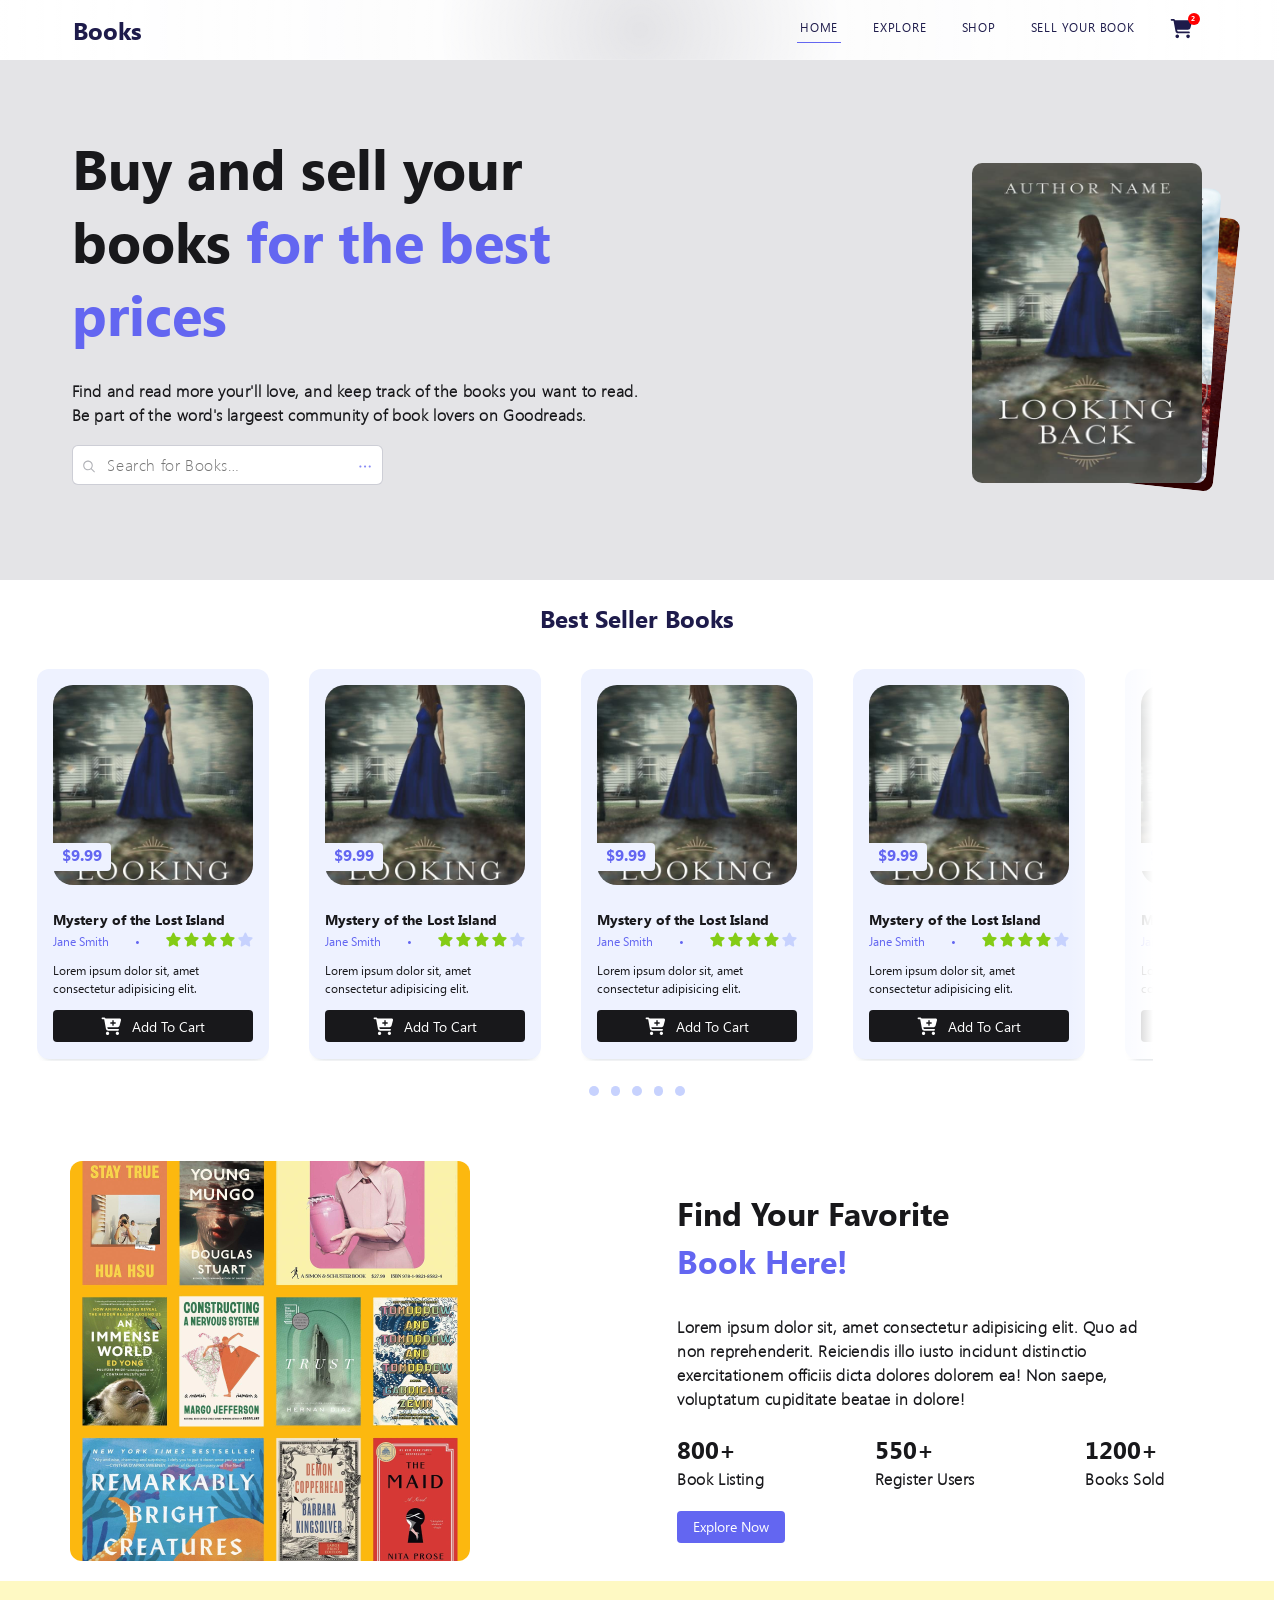
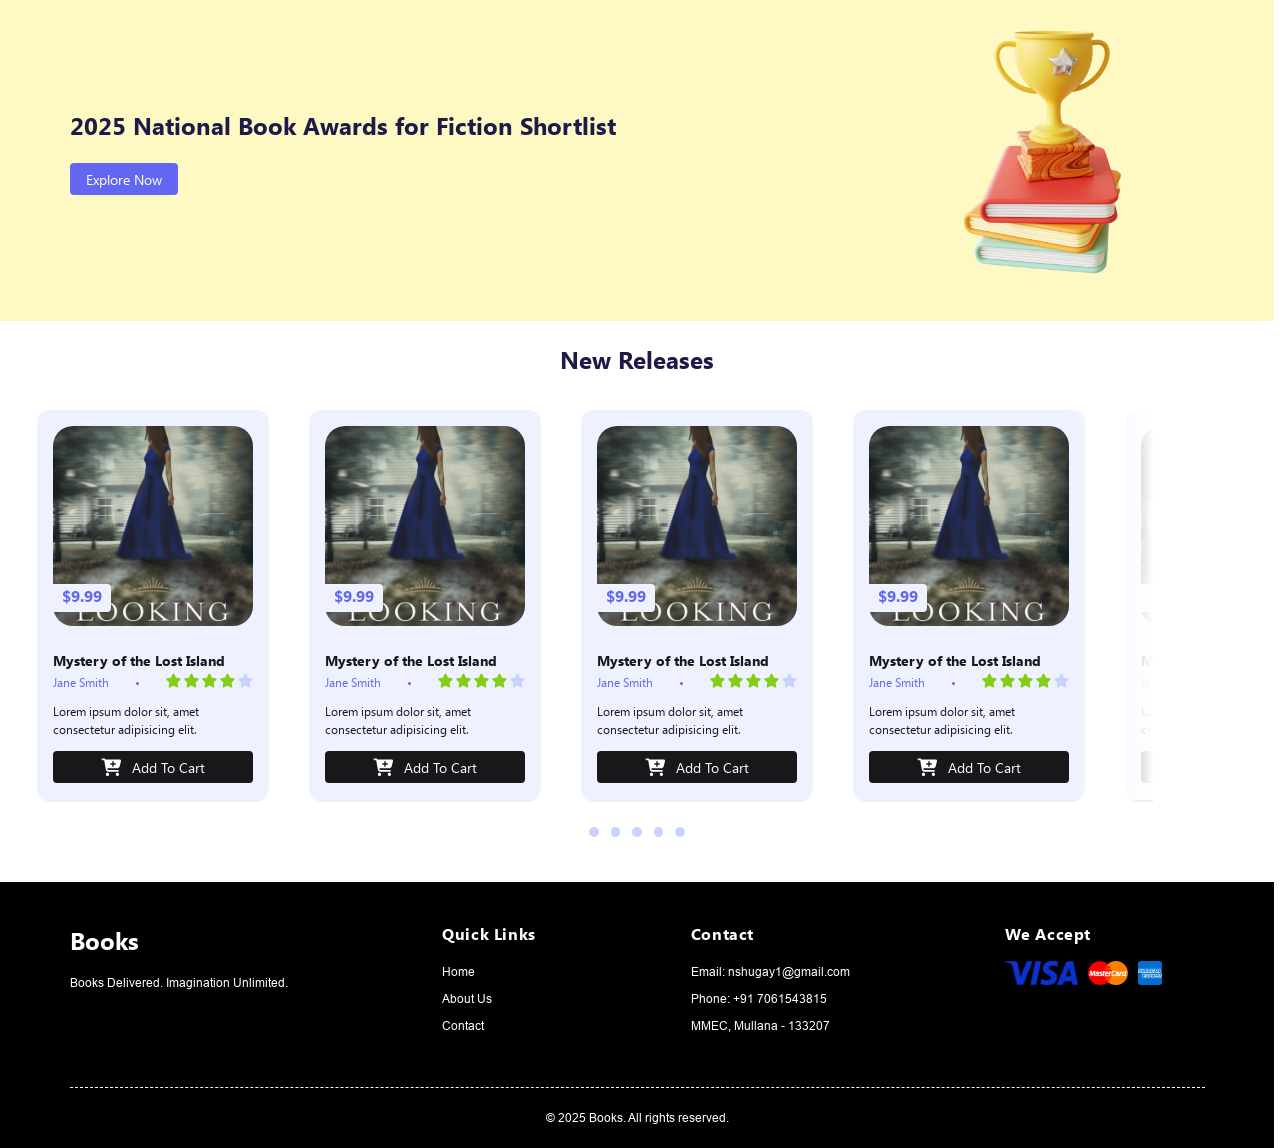
==== books-shop/index.html @ 0b5907ac "refactor: update semantics" ====
<!DOCTYPE html>
<html lang="en">
<head>
    <meta charset="UTF-8">
    <meta name="viewport" content="width=device-width, initial-scale=1.0">
    <title>Books Shop</title>
    <link rel="stylesheet" href="main.css">
    <link
    rel="icon"
    type="image/png"
    sizes="16x16"
    href="./assets/img/favicon-16x16.png">
</head>
<body>
    <header class="header main__header" id="header">
        <div class="container header__container">
            <a class="header__logo" href="#home">
                <h3 class="h3">Books</h3>
            </a>
            <nav class="nav">
                <ul class="nav__list">
                    <li class="nav__item nav__item_active">
                        <a href="#" class="nav__item-link_active">home</a>
                    </li>
                    <li class="nav__item">
                        <a href="./explore.html" class="nav__item-link">explore</a>
                    </li>
                    <li class="nav__item">
                        <a href="#shop" class="nav__item-link">shop</a>
                    </li>
                    <li class="nav__item">
                        <a href="#sell" class="nav__item-link">sell your book</a>
                    </li>
                    <li class="nav__item">
                        <a href="./cart.html" class="nav__item-link">
                            <svg class="cart" width="23" height="21" viewBox="0 0 23 21" fill="none" xmlns="http://www.w3.org/2000/svg">
                                <path d="M0.672485 1.84033C0.672485 1.34167 1.07355 0.940491 1.57207 0.940491H3.27753C4.10215 0.940491 4.83306 1.42041 5.17415 2.14028H20.5795C21.5653 2.14028 22.285 3.07761 22.0263 4.02994L20.4896 9.74018C20.171 10.9175 19.1027 11.7386 17.8845 11.7386H7.07077L7.27318 12.8071C7.35564 13.2308 7.72672 13.5383 8.15777 13.5383H18.964C19.4625 13.5383 19.8636 13.9394 19.8636 14.4381C19.8636 14.9368 19.4625 15.3379 18.964 15.3379H8.15777C6.86087 15.3379 5.74763 14.4156 5.50775 13.1446L3.57364 2.98388C3.5474 2.8414 3.42371 2.74017 3.27753 2.74017H1.57207C1.07355 2.74017 0.672485 2.33899 0.672485 1.84033ZM5.47026 18.3374C5.47026 18.1011 5.5168 17.867 5.60722 17.6487C5.69763 17.4303 5.83016 17.2319 5.99723 17.0648C6.16429 16.8977 6.36263 16.7652 6.58092 16.6747C6.7992 16.5843 7.03316 16.5377 7.26943 16.5377C7.5057 16.5377 7.73966 16.5843 7.95794 16.6747C8.17623 16.7652 8.37456 16.8977 8.54163 17.0648C8.7087 17.2319 8.84123 17.4303 8.93164 17.6487C9.02206 17.867 9.0686 18.1011 9.0686 18.3374C9.0686 18.5737 9.02206 18.8078 8.93164 19.0261C8.84123 19.2445 8.7087 19.4429 8.54163 19.61C8.37456 19.7771 8.17623 19.9096 7.95794 20.0001C7.73966 20.0905 7.5057 20.1371 7.26943 20.1371C7.03316 20.1371 6.7992 20.0905 6.58092 20.0001C6.36263 19.9096 6.16429 19.7771 5.99723 19.61C5.83016 19.4429 5.69763 19.2445 5.60722 19.0261C5.5168 18.8078 5.47026 18.5737 5.47026 18.3374ZM18.0644 16.5377C18.5416 16.5377 18.9992 16.7273 19.3366 17.0648C19.674 17.4023 19.8636 17.8601 19.8636 18.3374C19.8636 18.8147 19.674 19.2725 19.3366 19.61C18.9992 19.9475 18.5416 20.1371 18.0644 20.1371C17.5873 20.1371 17.1296 19.9475 16.7922 19.61C16.4548 19.2725 16.2653 18.8147 16.2653 18.3374C16.2653 17.8601 16.4548 17.4023 16.7922 17.0648C17.1296 16.7273 17.5873 16.5377 18.0644 16.5377Z" fill="#1E1B4B"/>
                            </svg>
                            <div class="circle"><span class="circle__num">2</span></div>
                        </a>
                    </li>
                </ul>
            </nav>
        </div>
    </header>
    <main class="main" id="main">
        <!--title-->
        <section class="home section">
            <div class="container home__container">
                <div class="home__title">
                    <h1 class="h1">Buy and sell your books <span class="accent-text">for the best prices</span></h1>
                    <h4 class="h4">
                        Find and read more your'll love, and keep track of the books you want to read.
                        <br>Be part of the word's largeest community of book lovers on Goodreads.
                    </h4>
                    <div class="home__input">
                        <form class="home__input-form" action="#" method="get">
                            <button class="search" type="submit">
                                <svg width="12" height="13" viewBox="0 0 12 13" fill="none" xmlns="http://www.w3.org/2000/svg">
                                    <path fill-rule="evenodd" clip-rule="evenodd" d="M8.7292 5.42213C8.7292 7.484 7.05773 9.15547 4.99586 9.15547C2.934 9.15547 1.26253 7.484 1.26253 5.42213C1.26253 3.36026 2.934 1.6888 4.99586 1.6888C7.05773 1.6888 8.7292 3.36026 8.7292 5.42213ZM7.99196 9.17242C7.17081 9.82938 6.12921 10.2221 4.99586 10.2221C2.3449 10.2221 0.195862 8.0731 0.195862 5.42213C0.195862 2.77117 2.3449 0.622131 4.99586 0.622131C7.64683 0.622131 9.79586 2.77117 9.79586 5.42213C9.79586 6.55548 9.40312 7.59708 8.74615 8.41823L11.773 11.445C11.9812 11.6533 11.9812 11.991 11.773 12.1993C11.5647 12.4075 11.227 12.4075 11.0187 12.1993L7.99196 9.17242Z" fill="#000714" fill-opacity="0.624"/>
                                </svg>
                            </button>
                            <input class="h4" type="text" placeholder="Search for Books…" id="search-input">
                            <button class="search__item" type="submit">
                                <svg width="12" height="3" viewBox="0 0 12 3" fill="none" xmlns="http://www.w3.org/2000/svg">
                                    <path fill-rule="evenodd" clip-rule="evenodd" d="M2.44583 1.48878C2.44583 2.06868 1.97572 2.53878 1.39583 2.53878C0.815927 2.53878 0.345825 2.06868 0.345825 1.48878C0.345825 0.908883 0.815927 0.438782 1.39583 0.438782C1.97572 0.438782 2.44583 0.908883 2.44583 1.48878ZM7.11249 1.48878C7.11249 2.06868 6.64239 2.53878 6.06249 2.53878C5.48259 2.53878 5.01249 2.06868 5.01249 1.48878C5.01249 0.908883 5.48259 0.438782 6.06249 0.438782C6.64239 0.438782 7.11249 0.908883 7.11249 1.48878ZM10.7292 2.53878C11.309 2.53878 11.7792 2.06868 11.7792 1.48878C11.7792 0.908883 11.309 0.438782 10.7292 0.438782C10.1493 0.438782 9.67916 0.908883 9.67916 1.48878C9.67916 2.06868 10.1493 2.53878 10.7292 2.53878Z" fill="#002BB7" fill-opacity="0.773"/>
                                </svg>
                            </button>
                        </form>
                    </div>
                </div>
                <div class="home__image">
                   <img class="home__image1" src="./assets/img/home1.png" alt="Book Image">
                   <img class="home__image2" src="./assets/img/home2.png" alt="Book Image">
                   <img class="home__image3" src="./assets/img/home3.png" alt="Book Image">
                </div>
            </div>
        </section>
        <!--slider-->
        <section class="main__carousel carousel section">
            <div class="container carousel__container">
                <div class="carousel__title">
                    <h3 class="h3">Best Seller Books</h3>
                </div>
                <div class="carousel__wrapper">
                    <ul class="carousel__cards">
                        <!--cards-->
                        <li class="card" id="card1">
                            <img class="card__background" src="./assets/img/home1.png" alt="Card Book Image">
                            <span class="price">$9.99</span>
                            <div class="card__content">
                                <p class="card__name">Mystery of the Lost Island</p>
                                <div class="card__book-info">
                                    <p class="card__book-author-name">Jane Smith</p>
                                    <span>&nbsp;•&nbsp;</span>
                                    <div class="card__stars">
                                        <svg class="star star_filled" width="15" height="15" viewBox="0 0 15 15" fill="" xmlns="http://www.w3.org/2000/svg">
                                            <path d="M8.2178 1.08093C8.07288 0.780151 7.76663 0.588745 7.4303 0.588745C7.09397 0.588745 6.79045 0.780151 6.6428 1.08093L4.88459 4.69851L0.958032 5.2782C0.629907 5.32742 0.356469 5.5571 0.255297 5.87156C0.154125 6.18601 0.236156 6.53328 0.471313 6.7657L3.32053 9.58484L2.64788 13.5688C2.59319 13.8969 2.72991 14.2305 3.00061 14.4247C3.27131 14.6188 3.62952 14.6434 3.92483 14.4876L7.43303 12.6145L10.9412 14.4876C11.2365 14.6434 11.5947 14.6216 11.8655 14.4247C12.1362 14.2278 12.2729 13.8969 12.2182 13.5688L11.5428 9.58484L14.392 6.7657C14.6272 6.53328 14.7119 6.18601 14.608 5.87156C14.5041 5.5571 14.2334 5.32742 13.9053 5.2782L9.976 4.69851L8.2178 1.08093Z" fill="#84CC16"/>
                                        </svg>
                                        <svg class="star star_filled" width="15" height="15" viewBox="0 0 15 15" fill="" xmlns="http://www.w3.org/2000/svg">
                                            <path d="M8.2178 1.08093C8.07288 0.780151 7.76663 0.588745 7.4303 0.588745C7.09397 0.588745 6.79045 0.780151 6.6428 1.08093L4.88459 4.69851L0.958032 5.2782C0.629907 5.32742 0.356469 5.5571 0.255297 5.87156C0.154125 6.18601 0.236156 6.53328 0.471313 6.7657L3.32053 9.58484L2.64788 13.5688C2.59319 13.8969 2.72991 14.2305 3.00061 14.4247C3.27131 14.6188 3.62952 14.6434 3.92483 14.4876L7.43303 12.6145L10.9412 14.4876C11.2365 14.6434 11.5947 14.6216 11.8655 14.4247C12.1362 14.2278 12.2729 13.8969 12.2182 13.5688L11.5428 9.58484L14.392 6.7657C14.6272 6.53328 14.7119 6.18601 14.608 5.87156C14.5041 5.5571 14.2334 5.32742 13.9053 5.2782L9.976 4.69851L8.2178 1.08093Z" fill="#84CC16"/>
                                        </svg>
                                        <svg class="star star_filled" width="15" height="15" viewBox="0 0 15 15" fill="" xmlns="http://www.w3.org/2000/svg">
                                            <path d="M8.2178 1.08093C8.07288 0.780151 7.76663 0.588745 7.4303 0.588745C7.09397 0.588745 6.79045 0.780151 6.6428 1.08093L4.88459 4.69851L0.958032 5.2782C0.629907 5.32742 0.356469 5.5571 0.255297 5.87156C0.154125 6.18601 0.236156 6.53328 0.471313 6.7657L3.32053 9.58484L2.64788 13.5688C2.59319 13.8969 2.72991 14.2305 3.00061 14.4247C3.27131 14.6188 3.62952 14.6434 3.92483 14.4876L7.43303 12.6145L10.9412 14.4876C11.2365 14.6434 11.5947 14.6216 11.8655 14.4247C12.1362 14.2278 12.2729 13.8969 12.2182 13.5688L11.5428 9.58484L14.392 6.7657C14.6272 6.53328 14.7119 6.18601 14.608 5.87156C14.5041 5.5571 14.2334 5.32742 13.9053 5.2782L9.976 4.69851L8.2178 1.08093Z" fill="#84CC16"/>
                                        </svg>
                                        <svg class="star star_filled" width="15" height="15" viewBox="0 0 15 15" fill="" xmlns="http://www.w3.org/2000/svg">
                                            <path d="M8.2178 1.08093C8.07288 0.780151 7.76663 0.588745 7.4303 0.588745C7.09397 0.588745 6.79045 0.780151 6.6428 1.08093L4.88459 4.69851L0.958032 5.2782C0.629907 5.32742 0.356469 5.5571 0.255297 5.87156C0.154125 6.18601 0.236156 6.53328 0.471313 6.7657L3.32053 9.58484L2.64788 13.5688C2.59319 13.8969 2.72991 14.2305 3.00061 14.4247C3.27131 14.6188 3.62952 14.6434 3.92483 14.4876L7.43303 12.6145L10.9412 14.4876C11.2365 14.6434 11.5947 14.6216 11.8655 14.4247C12.1362 14.2278 12.2729 13.8969 12.2182 13.5688L11.5428 9.58484L14.392 6.7657C14.6272 6.53328 14.7119 6.18601 14.608 5.87156C14.5041 5.5571 14.2334 5.32742 13.9053 5.2782L9.976 4.69851L8.2178 1.08093Z" fill="#84CC16"/>
                                        </svg>
                                        <svg class="star star_unfilled" width="15" height="15" viewBox="0 0 15 15" fill="" xmlns="http://www.w3.org/2000/svg">
                                            <path d="M8.2178 1.08093C8.07288 0.780151 7.76663 0.588745 7.4303 0.588745C7.09397 0.588745 6.79045 0.780151 6.6428 1.08093L4.88459 4.69851L0.958032 5.2782C0.629907 5.32742 0.356469 5.5571 0.255297 5.87156C0.154125 6.18601 0.236156 6.53328 0.471313 6.7657L3.32053 9.58484L2.64788 13.5688C2.59319 13.8969 2.72991 14.2305 3.00061 14.4247C3.27131 14.6188 3.62952 14.6434 3.92483 14.4876L7.43303 12.6145L10.9412 14.4876C11.2365 14.6434 11.5947 14.6216 11.8655 14.4247C12.1362 14.2278 12.2729 13.8969 12.2182 13.5688L11.5428 9.58484L14.392 6.7657C14.6272 6.53328 14.7119 6.18601 14.608 5.87156C14.5041 5.5571 14.2334 5.32742 13.9053 5.2782L9.976 4.69851L8.2178 1.08093Z" fill="#84CC16"/>
                                        </svg>
                                    </div>  
                                </div>
                                <p class="card__article">Lorem ipsum dolor sit, amet consectetur adipisicing elit.</p>
                            </div>
                            <button class="card__button button">
                                <svg width="21" height="18" viewBox="0 0 21 18" fill="none" xmlns="http://www.w3.org/2000/svg">
                                    <path d="M0.522522 1.3291C0.522522 0.874512 0.888291 0.508789 1.34294 0.508789H2.89831C3.65036 0.508789 4.31695 0.946289 4.62802 1.60254H18.6777C19.5767 1.60254 20.233 2.45703 19.9972 3.3252L18.5956 8.53076C18.3051 9.604 17.3308 10.3525 16.2198 10.3525H6.35774L6.54233 11.3267C6.61753 11.7129 6.95596 11.9932 7.34907 11.9932H17.2043C17.659 11.9932 18.0247 12.3589 18.0247 12.8135C18.0247 13.2681 17.659 13.6338 17.2043 13.6338H7.34907C6.16631 13.6338 5.15104 12.793 4.93226 11.6343L3.16837 2.37158C3.14444 2.2417 3.03163 2.14941 2.89831 2.14941H1.34294C0.888291 2.14941 0.522522 1.78369 0.522522 1.3291ZM4.89808 16.3682C4.89808 16.1527 4.94052 15.9394 5.02298 15.7403C5.10544 15.5413 5.2263 15.3604 5.37867 15.2081C5.53103 15.0557 5.71192 14.9349 5.91099 14.8524C6.11007 14.77 6.32343 14.7275 6.53891 14.7275C6.75439 14.7275 6.96776 14.77 7.16683 14.8524C7.36591 14.9349 7.54679 15.0557 7.69916 15.2081C7.85152 15.3604 7.97238 15.5413 8.05484 15.7403C8.1373 15.9394 8.17974 16.1527 8.17974 16.3682C8.17974 16.5836 8.1373 16.797 8.05484 16.996C7.97238 17.1951 7.85152 17.3759 7.69916 17.5283C7.54679 17.6806 7.36591 17.8015 7.16683 17.8839C6.96776 17.9664 6.75439 18.0088 6.53891 18.0088C6.32343 18.0088 6.11007 17.9664 5.91099 17.8839C5.71192 17.8015 5.53103 17.6806 5.37867 17.5283C5.2263 17.3759 5.10544 17.1951 5.02298 16.996C4.94052 16.797 4.89808 16.5836 4.89808 16.3682ZM16.3839 14.7275C16.8191 14.7275 17.2364 14.9004 17.5442 15.2081C17.8519 15.5157 18.0247 15.933 18.0247 16.3682C18.0247 16.8033 17.8519 17.2206 17.5442 17.5283C17.2364 17.8359 16.8191 18.0088 16.3839 18.0088C15.9487 18.0088 15.5314 17.8359 15.2237 17.5283C14.9159 17.2206 14.7431 16.8033 14.7431 16.3682C14.7431 15.933 14.9159 15.5157 15.2237 15.2081C15.5314 14.9004 15.9487 14.7275 16.3839 14.7275ZM9.1369 5.97754C9.1369 6.35352 9.44455 6.66113 9.82058 6.66113H11.3247V8.16504C11.3247 8.54102 11.6323 8.84863 12.0084 8.84863C12.3844 8.84863 12.692 8.54102 12.692 8.16504V6.66113H14.1961C14.5722 6.66113 14.8798 6.35352 14.8798 5.97754C14.8798 5.60156 14.5722 5.29395 14.1961 5.29395H12.692V3.79004C12.692 3.41406 12.3844 3.10645 12.0084 3.10645C11.6323 3.10645 11.3247 3.41406 11.3247 3.79004V5.29395H9.82058C9.44455 5.29395 9.1369 5.60156 9.1369 5.97754Z" fill="white"/>
                                </svg>
                                Add To Cart
                            </button>                        
                        </li>
                        <li class="card" id="card2">
                            <img class="card__background" src="./assets/img/home1.png" alt="Card Book Image">
                            <span class="price">$9.99</span>
                            <div class="card__content">
                                <p class="card__name">Mystery of the Lost Island</p>
                                <div class="card__book-info">
                                    <p class="card__book-author-name">Jane Smith</p>
                                    <span>&nbsp;•&nbsp;</span>
                                    <div class="card__stars">
                                        <svg class="star star_filled" width="15" height="15" viewBox="0 0 15 15" fill="" xmlns="http://www.w3.org/2000/svg">
                                            <path d="M8.2178 1.08093C8.07288 0.780151 7.76663 0.588745 7.4303 0.588745C7.09397 0.588745 6.79045 0.780151 6.6428 1.08093L4.88459 4.69851L0.958032 5.2782C0.629907 5.32742 0.356469 5.5571 0.255297 5.87156C0.154125 6.18601 0.236156 6.53328 0.471313 6.7657L3.32053 9.58484L2.64788 13.5688C2.59319 13.8969 2.72991 14.2305 3.00061 14.4247C3.27131 14.6188 3.62952 14.6434 3.92483 14.4876L7.43303 12.6145L10.9412 14.4876C11.2365 14.6434 11.5947 14.6216 11.8655 14.4247C12.1362 14.2278 12.2729 13.8969 12.2182 13.5688L11.5428 9.58484L14.392 6.7657C14.6272 6.53328 14.7119 6.18601 14.608 5.87156C14.5041 5.5571 14.2334 5.32742 13.9053 5.2782L9.976 4.69851L8.2178 1.08093Z" fill="#84CC16"/>
                                        </svg>
                                        <svg class="star star_filled" width="15" height="15" viewBox="0 0 15 15" fill="" xmlns="http://www.w3.org/2000/svg">
                                            <path d="M8.2178 1.08093C8.07288 0.780151 7.76663 0.588745 7.4303 0.588745C7.09397 0.588745 6.79045 0.780151 6.6428 1.08093L4.88459 4.69851L0.958032 5.2782C0.629907 5.32742 0.356469 5.5571 0.255297 5.87156C0.154125 6.18601 0.236156 6.53328 0.471313 6.7657L3.32053 9.58484L2.64788 13.5688C2.59319 13.8969 2.72991 14.2305 3.00061 14.4247C3.27131 14.6188 3.62952 14.6434 3.92483 14.4876L7.43303 12.6145L10.9412 14.4876C11.2365 14.6434 11.5947 14.6216 11.8655 14.4247C12.1362 14.2278 12.2729 13.8969 12.2182 13.5688L11.5428 9.58484L14.392 6.7657C14.6272 6.53328 14.7119 6.18601 14.608 5.87156C14.5041 5.5571 14.2334 5.32742 13.9053 5.2782L9.976 4.69851L8.2178 1.08093Z" fill="#84CC16"/>
                                        </svg>
                                        <svg class="star star_filled" width="15" height="15" viewBox="0 0 15 15" fill="" xmlns="http://www.w3.org/2000/svg">
                                            <path d="M8.2178 1.08093C8.07288 0.780151 7.76663 0.588745 7.4303 0.588745C7.09397 0.588745 6.79045 0.780151 6.6428 1.08093L4.88459 4.69851L0.958032 5.2782C0.629907 5.32742 0.356469 5.5571 0.255297 5.87156C0.154125 6.18601 0.236156 6.53328 0.471313 6.7657L3.32053 9.58484L2.64788 13.5688C2.59319 13.8969 2.72991 14.2305 3.00061 14.4247C3.27131 14.6188 3.62952 14.6434 3.92483 14.4876L7.43303 12.6145L10.9412 14.4876C11.2365 14.6434 11.5947 14.6216 11.8655 14.4247C12.1362 14.2278 12.2729 13.8969 12.2182 13.5688L11.5428 9.58484L14.392 6.7657C14.6272 6.53328 14.7119 6.18601 14.608 5.87156C14.5041 5.5571 14.2334 5.32742 13.9053 5.2782L9.976 4.69851L8.2178 1.08093Z" fill="#84CC16"/>
                                        </svg>
                                        <svg class="star star_filled" width="15" height="15" viewBox="0 0 15 15" fill="" xmlns="http://www.w3.org/2000/svg">
                                            <path d="M8.2178 1.08093C8.07288 0.780151 7.76663 0.588745 7.4303 0.588745C7.09397 0.588745 6.79045 0.780151 6.6428 1.08093L4.88459 4.69851L0.958032 5.2782C0.629907 5.32742 0.356469 5.5571 0.255297 5.87156C0.154125 6.18601 0.236156 6.53328 0.471313 6.7657L3.32053 9.58484L2.64788 13.5688C2.59319 13.8969 2.72991 14.2305 3.00061 14.4247C3.27131 14.6188 3.62952 14.6434 3.92483 14.4876L7.43303 12.6145L10.9412 14.4876C11.2365 14.6434 11.5947 14.6216 11.8655 14.4247C12.1362 14.2278 12.2729 13.8969 12.2182 13.5688L11.5428 9.58484L14.392 6.7657C14.6272 6.53328 14.7119 6.18601 14.608 5.87156C14.5041 5.5571 14.2334 5.32742 13.9053 5.2782L9.976 4.69851L8.2178 1.08093Z" fill="#84CC16"/>
                                        </svg>
                                        <svg class="star star_unfilled" width="15" height="15" viewBox="0 0 15 15" fill="" xmlns="http://www.w3.org/2000/svg">
                                            <path d="M8.2178 1.08093C8.07288 0.780151 7.76663 0.588745 7.4303 0.588745C7.09397 0.588745 6.79045 0.780151 6.6428 1.08093L4.88459 4.69851L0.958032 5.2782C0.629907 5.32742 0.356469 5.5571 0.255297 5.87156C0.154125 6.18601 0.236156 6.53328 0.471313 6.7657L3.32053 9.58484L2.64788 13.5688C2.59319 13.8969 2.72991 14.2305 3.00061 14.4247C3.27131 14.6188 3.62952 14.6434 3.92483 14.4876L7.43303 12.6145L10.9412 14.4876C11.2365 14.6434 11.5947 14.6216 11.8655 14.4247C12.1362 14.2278 12.2729 13.8969 12.2182 13.5688L11.5428 9.58484L14.392 6.7657C14.6272 6.53328 14.7119 6.18601 14.608 5.87156C14.5041 5.5571 14.2334 5.32742 13.9053 5.2782L9.976 4.69851L8.2178 1.08093Z" fill="#84CC16"/>
                                        </svg>
                                    </div>  
                                </div>
                                <p class="card__article">Lorem ipsum dolor sit, amet consectetur adipisicing elit.</p>
                            </div>
                            <button class="card__button button">
                                <svg width="21" height="18" viewBox="0 0 21 18" fill="none" xmlns="http://www.w3.org/2000/svg">
                                    <path d="M0.522522 1.3291C0.522522 0.874512 0.888291 0.508789 1.34294 0.508789H2.89831C3.65036 0.508789 4.31695 0.946289 4.62802 1.60254H18.6777C19.5767 1.60254 20.233 2.45703 19.9972 3.3252L18.5956 8.53076C18.3051 9.604 17.3308 10.3525 16.2198 10.3525H6.35774L6.54233 11.3267C6.61753 11.7129 6.95596 11.9932 7.34907 11.9932H17.2043C17.659 11.9932 18.0247 12.3589 18.0247 12.8135C18.0247 13.2681 17.659 13.6338 17.2043 13.6338H7.34907C6.16631 13.6338 5.15104 12.793 4.93226 11.6343L3.16837 2.37158C3.14444 2.2417 3.03163 2.14941 2.89831 2.14941H1.34294C0.888291 2.14941 0.522522 1.78369 0.522522 1.3291ZM4.89808 16.3682C4.89808 16.1527 4.94052 15.9394 5.02298 15.7403C5.10544 15.5413 5.2263 15.3604 5.37867 15.2081C5.53103 15.0557 5.71192 14.9349 5.91099 14.8524C6.11007 14.77 6.32343 14.7275 6.53891 14.7275C6.75439 14.7275 6.96776 14.77 7.16683 14.8524C7.36591 14.9349 7.54679 15.0557 7.69916 15.2081C7.85152 15.3604 7.97238 15.5413 8.05484 15.7403C8.1373 15.9394 8.17974 16.1527 8.17974 16.3682C8.17974 16.5836 8.1373 16.797 8.05484 16.996C7.97238 17.1951 7.85152 17.3759 7.69916 17.5283C7.54679 17.6806 7.36591 17.8015 7.16683 17.8839C6.96776 17.9664 6.75439 18.0088 6.53891 18.0088C6.32343 18.0088 6.11007 17.9664 5.91099 17.8839C5.71192 17.8015 5.53103 17.6806 5.37867 17.5283C5.2263 17.3759 5.10544 17.1951 5.02298 16.996C4.94052 16.797 4.89808 16.5836 4.89808 16.3682ZM16.3839 14.7275C16.8191 14.7275 17.2364 14.9004 17.5442 15.2081C17.8519 15.5157 18.0247 15.933 18.0247 16.3682C18.0247 16.8033 17.8519 17.2206 17.5442 17.5283C17.2364 17.8359 16.8191 18.0088 16.3839 18.0088C15.9487 18.0088 15.5314 17.8359 15.2237 17.5283C14.9159 17.2206 14.7431 16.8033 14.7431 16.3682C14.7431 15.933 14.9159 15.5157 15.2237 15.2081C15.5314 14.9004 15.9487 14.7275 16.3839 14.7275ZM9.1369 5.97754C9.1369 6.35352 9.44455 6.66113 9.82058 6.66113H11.3247V8.16504C11.3247 8.54102 11.6323 8.84863 12.0084 8.84863C12.3844 8.84863 12.692 8.54102 12.692 8.16504V6.66113H14.1961C14.5722 6.66113 14.8798 6.35352 14.8798 5.97754C14.8798 5.60156 14.5722 5.29395 14.1961 5.29395H12.692V3.79004C12.692 3.41406 12.3844 3.10645 12.0084 3.10645C11.6323 3.10645 11.3247 3.41406 11.3247 3.79004V5.29395H9.82058C9.44455 5.29395 9.1369 5.60156 9.1369 5.97754Z" fill="white"/>
                                </svg>
                                Add To Cart
                            </button>                        
                        </li>
                        <li class="card" id="card3">
                            <img class="card__background" src="./assets/img/home1.png" alt="Card Book Image">
                            <span class="price">$9.99</span>
                            <div class="card__content">
                                <p class="card__name">Mystery of the Lost Island</p>
                                <div class="card__book-info">
                                    <p class="card__book-author-name">Jane Smith</p>
                                    <span>&nbsp;•&nbsp;</span>
                                    <div class="card__stars">
                                        <svg class="star star_filled" width="15" height="15" viewBox="0 0 15 15" fill="" xmlns="http://www.w3.org/2000/svg">
                                            <path d="M8.2178 1.08093C8.07288 0.780151 7.76663 0.588745 7.4303 0.588745C7.09397 0.588745 6.79045 0.780151 6.6428 1.08093L4.88459 4.69851L0.958032 5.2782C0.629907 5.32742 0.356469 5.5571 0.255297 5.87156C0.154125 6.18601 0.236156 6.53328 0.471313 6.7657L3.32053 9.58484L2.64788 13.5688C2.59319 13.8969 2.72991 14.2305 3.00061 14.4247C3.27131 14.6188 3.62952 14.6434 3.92483 14.4876L7.43303 12.6145L10.9412 14.4876C11.2365 14.6434 11.5947 14.6216 11.8655 14.4247C12.1362 14.2278 12.2729 13.8969 12.2182 13.5688L11.5428 9.58484L14.392 6.7657C14.6272 6.53328 14.7119 6.18601 14.608 5.87156C14.5041 5.5571 14.2334 5.32742 13.9053 5.2782L9.976 4.69851L8.2178 1.08093Z" fill="#84CC16"/>
                                        </svg>
                                        <svg class="star star_filled" width="15" height="15" viewBox="0 0 15 15" fill="" xmlns="http://www.w3.org/2000/svg">
                                            <path d="M8.2178 1.08093C8.07288 0.780151 7.76663 0.588745 7.4303 0.588745C7.09397 0.588745 6.79045 0.780151 6.6428 1.08093L4.88459 4.69851L0.958032 5.2782C0.629907 5.32742 0.356469 5.5571 0.255297 5.87156C0.154125 6.18601 0.236156 6.53328 0.471313 6.7657L3.32053 9.58484L2.64788 13.5688C2.59319 13.8969 2.72991 14.2305 3.00061 14.4247C3.27131 14.6188 3.62952 14.6434 3.92483 14.4876L7.43303 12.6145L10.9412 14.4876C11.2365 14.6434 11.5947 14.6216 11.8655 14.4247C12.1362 14.2278 12.2729 13.8969 12.2182 13.5688L11.5428 9.58484L14.392 6.7657C14.6272 6.53328 14.7119 6.18601 14.608 5.87156C14.5041 5.5571 14.2334 5.32742 13.9053 5.2782L9.976 4.69851L8.2178 1.08093Z" fill="#84CC16"/>
                                        </svg>
                                        <svg class="star star_filled" width="15" height="15" viewBox="0 0 15 15" fill="" xmlns="http://www.w3.org/2000/svg">
                                            <path d="M8.2178 1.08093C8.07288 0.780151 7.76663 0.588745 7.4303 0.588745C7.09397 0.588745 6.79045 0.780151 6.6428 1.08093L4.88459 4.69851L0.958032 5.2782C0.629907 5.32742 0.356469 5.5571 0.255297 5.87156C0.154125 6.18601 0.236156 6.53328 0.471313 6.7657L3.32053 9.58484L2.64788 13.5688C2.59319 13.8969 2.72991 14.2305 3.00061 14.4247C3.27131 14.6188 3.62952 14.6434 3.92483 14.4876L7.43303 12.6145L10.9412 14.4876C11.2365 14.6434 11.5947 14.6216 11.8655 14.4247C12.1362 14.2278 12.2729 13.8969 12.2182 13.5688L11.5428 9.58484L14.392 6.7657C14.6272 6.53328 14.7119 6.18601 14.608 5.87156C14.5041 5.5571 14.2334 5.32742 13.9053 5.2782L9.976 4.69851L8.2178 1.08093Z" fill="#84CC16"/>
                                        </svg>
                                        <svg class="star star_filled" width="15" height="15" viewBox="0 0 15 15" fill="" xmlns="http://www.w3.org/2000/svg">
                                            <path d="M8.2178 1.08093C8.07288 0.780151 7.76663 0.588745 7.4303 0.588745C7.09397 0.588745 6.79045 0.780151 6.6428 1.08093L4.88459 4.69851L0.958032 5.2782C0.629907 5.32742 0.356469 5.5571 0.255297 5.87156C0.154125 6.18601 0.236156 6.53328 0.471313 6.7657L3.32053 9.58484L2.64788 13.5688C2.59319 13.8969 2.72991 14.2305 3.00061 14.4247C3.27131 14.6188 3.62952 14.6434 3.92483 14.4876L7.43303 12.6145L10.9412 14.4876C11.2365 14.6434 11.5947 14.6216 11.8655 14.4247C12.1362 14.2278 12.2729 13.8969 12.2182 13.5688L11.5428 9.58484L14.392 6.7657C14.6272 6.53328 14.7119 6.18601 14.608 5.87156C14.5041 5.5571 14.2334 5.32742 13.9053 5.2782L9.976 4.69851L8.2178 1.08093Z" fill="#84CC16"/>
                                        </svg>
                                        <svg class="star star_unfilled" width="15" height="15" viewBox="0 0 15 15" fill="" xmlns="http://www.w3.org/2000/svg">
                                            <path d="M8.2178 1.08093C8.07288 0.780151 7.76663 0.588745 7.4303 0.588745C7.09397 0.588745 6.79045 0.780151 6.6428 1.08093L4.88459 4.69851L0.958032 5.2782C0.629907 5.32742 0.356469 5.5571 0.255297 5.87156C0.154125 6.18601 0.236156 6.53328 0.471313 6.7657L3.32053 9.58484L2.64788 13.5688C2.59319 13.8969 2.72991 14.2305 3.00061 14.4247C3.27131 14.6188 3.62952 14.6434 3.92483 14.4876L7.43303 12.6145L10.9412 14.4876C11.2365 14.6434 11.5947 14.6216 11.8655 14.4247C12.1362 14.2278 12.2729 13.8969 12.2182 13.5688L11.5428 9.58484L14.392 6.7657C14.6272 6.53328 14.7119 6.18601 14.608 5.87156C14.5041 5.5571 14.2334 5.32742 13.9053 5.2782L9.976 4.69851L8.2178 1.08093Z" fill="#84CC16"/>
                                        </svg>
                                    </div>  
                                </div>
                                <p class="card__article">Lorem ipsum dolor sit, amet consectetur adipisicing elit.</p>
                            </div>
                            <button class="card__button button">
                                <svg width="21" height="18" viewBox="0 0 21 18" fill="none" xmlns="http://www.w3.org/2000/svg">
                                    <path d="M0.522522 1.3291C0.522522 0.874512 0.888291 0.508789 1.34294 0.508789H2.89831C3.65036 0.508789 4.31695 0.946289 4.62802 1.60254H18.6777C19.5767 1.60254 20.233 2.45703 19.9972 3.3252L18.5956 8.53076C18.3051 9.604 17.3308 10.3525 16.2198 10.3525H6.35774L6.54233 11.3267C6.61753 11.7129 6.95596 11.9932 7.34907 11.9932H17.2043C17.659 11.9932 18.0247 12.3589 18.0247 12.8135C18.0247 13.2681 17.659 13.6338 17.2043 13.6338H7.34907C6.16631 13.6338 5.15104 12.793 4.93226 11.6343L3.16837 2.37158C3.14444 2.2417 3.03163 2.14941 2.89831 2.14941H1.34294C0.888291 2.14941 0.522522 1.78369 0.522522 1.3291ZM4.89808 16.3682C4.89808 16.1527 4.94052 15.9394 5.02298 15.7403C5.10544 15.5413 5.2263 15.3604 5.37867 15.2081C5.53103 15.0557 5.71192 14.9349 5.91099 14.8524C6.11007 14.77 6.32343 14.7275 6.53891 14.7275C6.75439 14.7275 6.96776 14.77 7.16683 14.8524C7.36591 14.9349 7.54679 15.0557 7.69916 15.2081C7.85152 15.3604 7.97238 15.5413 8.05484 15.7403C8.1373 15.9394 8.17974 16.1527 8.17974 16.3682C8.17974 16.5836 8.1373 16.797 8.05484 16.996C7.97238 17.1951 7.85152 17.3759 7.69916 17.5283C7.54679 17.6806 7.36591 17.8015 7.16683 17.8839C6.96776 17.9664 6.75439 18.0088 6.53891 18.0088C6.32343 18.0088 6.11007 17.9664 5.91099 17.8839C5.71192 17.8015 5.53103 17.6806 5.37867 17.5283C5.2263 17.3759 5.10544 17.1951 5.02298 16.996C4.94052 16.797 4.89808 16.5836 4.89808 16.3682ZM16.3839 14.7275C16.8191 14.7275 17.2364 14.9004 17.5442 15.2081C17.8519 15.5157 18.0247 15.933 18.0247 16.3682C18.0247 16.8033 17.8519 17.2206 17.5442 17.5283C17.2364 17.8359 16.8191 18.0088 16.3839 18.0088C15.9487 18.0088 15.5314 17.8359 15.2237 17.5283C14.9159 17.2206 14.7431 16.8033 14.7431 16.3682C14.7431 15.933 14.9159 15.5157 15.2237 15.2081C15.5314 14.9004 15.9487 14.7275 16.3839 14.7275ZM9.1369 5.97754C9.1369 6.35352 9.44455 6.66113 9.82058 6.66113H11.3247V8.16504C11.3247 8.54102 11.6323 8.84863 12.0084 8.84863C12.3844 8.84863 12.692 8.54102 12.692 8.16504V6.66113H14.1961C14.5722 6.66113 14.8798 6.35352 14.8798 5.97754C14.8798 5.60156 14.5722 5.29395 14.1961 5.29395H12.692V3.79004C12.692 3.41406 12.3844 3.10645 12.0084 3.10645C11.6323 3.10645 11.3247 3.41406 11.3247 3.79004V5.29395H9.82058C9.44455 5.29395 9.1369 5.60156 9.1369 5.97754Z" fill="white"/>
                                </svg>
                                Add To Cart
                            </button>                        
                        </li>
                        <li class="card" id="card4">
                            <img class="card__background" src="./assets/img/home1.png" alt="Card Book Image">
                            <span class="price">$9.99</span>
                            <div class="card__content">
                                <p class="card__name">Mystery of the Lost Island</p>
                                <div class="card__book-info">
                                    <p class="card__book-author-name">Jane Smith</p>
                                    <span>&nbsp;•&nbsp;</span>
                                    <div class="card__stars">
                                        <svg class="star star_filled" width="15" height="15" viewBox="0 0 15 15" fill="" xmlns="http://www.w3.org/2000/svg">
                                            <path d="M8.2178 1.08093C8.07288 0.780151 7.76663 0.588745 7.4303 0.588745C7.09397 0.588745 6.79045 0.780151 6.6428 1.08093L4.88459 4.69851L0.958032 5.2782C0.629907 5.32742 0.356469 5.5571 0.255297 5.87156C0.154125 6.18601 0.236156 6.53328 0.471313 6.7657L3.32053 9.58484L2.64788 13.5688C2.59319 13.8969 2.72991 14.2305 3.00061 14.4247C3.27131 14.6188 3.62952 14.6434 3.92483 14.4876L7.43303 12.6145L10.9412 14.4876C11.2365 14.6434 11.5947 14.6216 11.8655 14.4247C12.1362 14.2278 12.2729 13.8969 12.2182 13.5688L11.5428 9.58484L14.392 6.7657C14.6272 6.53328 14.7119 6.18601 14.608 5.87156C14.5041 5.5571 14.2334 5.32742 13.9053 5.2782L9.976 4.69851L8.2178 1.08093Z" fill="#84CC16"/>
                                        </svg>
                                        <svg class="star star_filled" width="15" height="15" viewBox="0 0 15 15" fill="" xmlns="http://www.w3.org/2000/svg">
                                            <path d="M8.2178 1.08093C8.07288 0.780151 7.76663 0.588745 7.4303 0.588745C7.09397 0.588745 6.79045 0.780151 6.6428 1.08093L4.88459 4.69851L0.958032 5.2782C0.629907 5.32742 0.356469 5.5571 0.255297 5.87156C0.154125 6.18601 0.236156 6.53328 0.471313 6.7657L3.32053 9.58484L2.64788 13.5688C2.59319 13.8969 2.72991 14.2305 3.00061 14.4247C3.27131 14.6188 3.62952 14.6434 3.92483 14.4876L7.43303 12.6145L10.9412 14.4876C11.2365 14.6434 11.5947 14.6216 11.8655 14.4247C12.1362 14.2278 12.2729 13.8969 12.2182 13.5688L11.5428 9.58484L14.392 6.7657C14.6272 6.53328 14.7119 6.18601 14.608 5.87156C14.5041 5.5571 14.2334 5.32742 13.9053 5.2782L9.976 4.69851L8.2178 1.08093Z" fill="#84CC16"/>
                                        </svg>
                                        <svg class="star star_filled" width="15" height="15" viewBox="0 0 15 15" fill="" xmlns="http://www.w3.org/2000/svg">
                                            <path d="M8.2178 1.08093C8.07288 0.780151 7.76663 0.588745 7.4303 0.588745C7.09397 0.588745 6.79045 0.780151 6.6428 1.08093L4.88459 4.69851L0.958032 5.2782C0.629907 5.32742 0.356469 5.5571 0.255297 5.87156C0.154125 6.18601 0.236156 6.53328 0.471313 6.7657L3.32053 9.58484L2.64788 13.5688C2.59319 13.8969 2.72991 14.2305 3.00061 14.4247C3.27131 14.6188 3.62952 14.6434 3.92483 14.4876L7.43303 12.6145L10.9412 14.4876C11.2365 14.6434 11.5947 14.6216 11.8655 14.4247C12.1362 14.2278 12.2729 13.8969 12.2182 13.5688L11.5428 9.58484L14.392 6.7657C14.6272 6.53328 14.7119 6.18601 14.608 5.87156C14.5041 5.5571 14.2334 5.32742 13.9053 5.2782L9.976 4.69851L8.2178 1.08093Z" fill="#84CC16"/>
                                        </svg>
                                        <svg class="star star_filled" width="15" height="15" viewBox="0 0 15 15" fill="" xmlns="http://www.w3.org/2000/svg">
                                            <path d="M8.2178 1.08093C8.07288 0.780151 7.76663 0.588745 7.4303 0.588745C7.09397 0.588745 6.79045 0.780151 6.6428 1.08093L4.88459 4.69851L0.958032 5.2782C0.629907 5.32742 0.356469 5.5571 0.255297 5.87156C0.154125 6.18601 0.236156 6.53328 0.471313 6.7657L3.32053 9.58484L2.64788 13.5688C2.59319 13.8969 2.72991 14.2305 3.00061 14.4247C3.27131 14.6188 3.62952 14.6434 3.92483 14.4876L7.43303 12.6145L10.9412 14.4876C11.2365 14.6434 11.5947 14.6216 11.8655 14.4247C12.1362 14.2278 12.2729 13.8969 12.2182 13.5688L11.5428 9.58484L14.392 6.7657C14.6272 6.53328 14.7119 6.18601 14.608 5.87156C14.5041 5.5571 14.2334 5.32742 13.9053 5.2782L9.976 4.69851L8.2178 1.08093Z" fill="#84CC16"/>
                                        </svg>
                                        <svg class="star star_unfilled" width="15" height="15" viewBox="0 0 15 15" fill="" xmlns="http://www.w3.org/2000/svg">
                                            <path d="M8.2178 1.08093C8.07288 0.780151 7.76663 0.588745 7.4303 0.588745C7.09397 0.588745 6.79045 0.780151 6.6428 1.08093L4.88459 4.69851L0.958032 5.2782C0.629907 5.32742 0.356469 5.5571 0.255297 5.87156C0.154125 6.18601 0.236156 6.53328 0.471313 6.7657L3.32053 9.58484L2.64788 13.5688C2.59319 13.8969 2.72991 14.2305 3.00061 14.4247C3.27131 14.6188 3.62952 14.6434 3.92483 14.4876L7.43303 12.6145L10.9412 14.4876C11.2365 14.6434 11.5947 14.6216 11.8655 14.4247C12.1362 14.2278 12.2729 13.8969 12.2182 13.5688L11.5428 9.58484L14.392 6.7657C14.6272 6.53328 14.7119 6.18601 14.608 5.87156C14.5041 5.5571 14.2334 5.32742 13.9053 5.2782L9.976 4.69851L8.2178 1.08093Z" fill="#84CC16"/>
                                        </svg>
                                    </div>  
                                </div>
                                <p class="card__article">Lorem ipsum dolor sit, amet consectetur adipisicing elit.</p>
                            </div>
                            <button class="card__button button">
                                <svg width="21" height="18" viewBox="0 0 21 18" fill="none" xmlns="http://www.w3.org/2000/svg">
                                    <path d="M0.522522 1.3291C0.522522 0.874512 0.888291 0.508789 1.34294 0.508789H2.89831C3.65036 0.508789 4.31695 0.946289 4.62802 1.60254H18.6777C19.5767 1.60254 20.233 2.45703 19.9972 3.3252L18.5956 8.53076C18.3051 9.604 17.3308 10.3525 16.2198 10.3525H6.35774L6.54233 11.3267C6.61753 11.7129 6.95596 11.9932 7.34907 11.9932H17.2043C17.659 11.9932 18.0247 12.3589 18.0247 12.8135C18.0247 13.2681 17.659 13.6338 17.2043 13.6338H7.34907C6.16631 13.6338 5.15104 12.793 4.93226 11.6343L3.16837 2.37158C3.14444 2.2417 3.03163 2.14941 2.89831 2.14941H1.34294C0.888291 2.14941 0.522522 1.78369 0.522522 1.3291ZM4.89808 16.3682C4.89808 16.1527 4.94052 15.9394 5.02298 15.7403C5.10544 15.5413 5.2263 15.3604 5.37867 15.2081C5.53103 15.0557 5.71192 14.9349 5.91099 14.8524C6.11007 14.77 6.32343 14.7275 6.53891 14.7275C6.75439 14.7275 6.96776 14.77 7.16683 14.8524C7.36591 14.9349 7.54679 15.0557 7.69916 15.2081C7.85152 15.3604 7.97238 15.5413 8.05484 15.7403C8.1373 15.9394 8.17974 16.1527 8.17974 16.3682C8.17974 16.5836 8.1373 16.797 8.05484 16.996C7.97238 17.1951 7.85152 17.3759 7.69916 17.5283C7.54679 17.6806 7.36591 17.8015 7.16683 17.8839C6.96776 17.9664 6.75439 18.0088 6.53891 18.0088C6.32343 18.0088 6.11007 17.9664 5.91099 17.8839C5.71192 17.8015 5.53103 17.6806 5.37867 17.5283C5.2263 17.3759 5.10544 17.1951 5.02298 16.996C4.94052 16.797 4.89808 16.5836 4.89808 16.3682ZM16.3839 14.7275C16.8191 14.7275 17.2364 14.9004 17.5442 15.2081C17.8519 15.5157 18.0247 15.933 18.0247 16.3682C18.0247 16.8033 17.8519 17.2206 17.5442 17.5283C17.2364 17.8359 16.8191 18.0088 16.3839 18.0088C15.9487 18.0088 15.5314 17.8359 15.2237 17.5283C14.9159 17.2206 14.7431 16.8033 14.7431 16.3682C14.7431 15.933 14.9159 15.5157 15.2237 15.2081C15.5314 14.9004 15.9487 14.7275 16.3839 14.7275ZM9.1369 5.97754C9.1369 6.35352 9.44455 6.66113 9.82058 6.66113H11.3247V8.16504C11.3247 8.54102 11.6323 8.84863 12.0084 8.84863C12.3844 8.84863 12.692 8.54102 12.692 8.16504V6.66113H14.1961C14.5722 6.66113 14.8798 6.35352 14.8798 5.97754C14.8798 5.60156 14.5722 5.29395 14.1961 5.29395H12.692V3.79004C12.692 3.41406 12.3844 3.10645 12.0084 3.10645C11.6323 3.10645 11.3247 3.41406 11.3247 3.79004V5.29395H9.82058C9.44455 5.29395 9.1369 5.60156 9.1369 5.97754Z" fill="white"/>
                                </svg>
                                Add To Cart
                            </button>                        
                        </li>
                        <li class="card" id="card5">
                            <img class="card__background" src="./assets/img/home1.png" alt="Card Book Image">
                            <span class="price">$9.99</span>
                            <div class="card__content">
                                <p class="card__name">Mystery of the Lost Island</p>
                                <div class="card__book-info">
                                    <p class="card__book-author-name">Jane Smith</p>
                                    <span>&nbsp;•&nbsp;</span>
                                    <div class="card__stars">
                                        <svg class="star star_filled" width="15" height="15" viewBox="0 0 15 15" fill="" xmlns="http://www.w3.org/2000/svg">
                                            <path d="M8.2178 1.08093C8.07288 0.780151 7.76663 0.588745 7.4303 0.588745C7.09397 0.588745 6.79045 0.780151 6.6428 1.08093L4.88459 4.69851L0.958032 5.2782C0.629907 5.32742 0.356469 5.5571 0.255297 5.87156C0.154125 6.18601 0.236156 6.53328 0.471313 6.7657L3.32053 9.58484L2.64788 13.5688C2.59319 13.8969 2.72991 14.2305 3.00061 14.4247C3.27131 14.6188 3.62952 14.6434 3.92483 14.4876L7.43303 12.6145L10.9412 14.4876C11.2365 14.6434 11.5947 14.6216 11.8655 14.4247C12.1362 14.2278 12.2729 13.8969 12.2182 13.5688L11.5428 9.58484L14.392 6.7657C14.6272 6.53328 14.7119 6.18601 14.608 5.87156C14.5041 5.5571 14.2334 5.32742 13.9053 5.2782L9.976 4.69851L8.2178 1.08093Z" fill="#84CC16"/>
                                        </svg>
                                        <svg class="star star_filled" width="15" height="15" viewBox="0 0 15 15" fill="" xmlns="http://www.w3.org/2000/svg">
                                            <path d="M8.2178 1.08093C8.07288 0.780151 7.76663 0.588745 7.4303 0.588745C7.09397 0.588745 6.79045 0.780151 6.6428 1.08093L4.88459 4.69851L0.958032 5.2782C0.629907 5.32742 0.356469 5.5571 0.255297 5.87156C0.154125 6.18601 0.236156 6.53328 0.471313 6.7657L3.32053 9.58484L2.64788 13.5688C2.59319 13.8969 2.72991 14.2305 3.00061 14.4247C3.27131 14.6188 3.62952 14.6434 3.92483 14.4876L7.43303 12.6145L10.9412 14.4876C11.2365 14.6434 11.5947 14.6216 11.8655 14.4247C12.1362 14.2278 12.2729 13.8969 12.2182 13.5688L11.5428 9.58484L14.392 6.7657C14.6272 6.53328 14.7119 6.18601 14.608 5.87156C14.5041 5.5571 14.2334 5.32742 13.9053 5.2782L9.976 4.69851L8.2178 1.08093Z" fill="#84CC16"/>
                                        </svg>
                                        <svg class="star star_filled" width="15" height="15" viewBox="0 0 15 15" fill="" xmlns="http://www.w3.org/2000/svg">
                                            <path d="M8.2178 1.08093C8.07288 0.780151 7.76663 0.588745 7.4303 0.588745C7.09397 0.588745 6.79045 0.780151 6.6428 1.08093L4.88459 4.69851L0.958032 5.2782C0.629907 5.32742 0.356469 5.5571 0.255297 5.87156C0.154125 6.18601 0.236156 6.53328 0.471313 6.7657L3.32053 9.58484L2.64788 13.5688C2.59319 13.8969 2.72991 14.2305 3.00061 14.4247C3.27131 14.6188 3.62952 14.6434 3.92483 14.4876L7.43303 12.6145L10.9412 14.4876C11.2365 14.6434 11.5947 14.6216 11.8655 14.4247C12.1362 14.2278 12.2729 13.8969 12.2182 13.5688L11.5428 9.58484L14.392 6.7657C14.6272 6.53328 14.7119 6.18601 14.608 5.87156C14.5041 5.5571 14.2334 5.32742 13.9053 5.2782L9.976 4.69851L8.2178 1.08093Z" fill="#84CC16"/>
                                        </svg>
                                        <svg class="star star_filled" width="15" height="15" viewBox="0 0 15 15" fill="" xmlns="http://www.w3.org/2000/svg">
                                            <path d="M8.2178 1.08093C8.07288 0.780151 7.76663 0.588745 7.4303 0.588745C7.09397 0.588745 6.79045 0.780151 6.6428 1.08093L4.88459 4.69851L0.958032 5.2782C0.629907 5.32742 0.356469 5.5571 0.255297 5.87156C0.154125 6.18601 0.236156 6.53328 0.471313 6.7657L3.32053 9.58484L2.64788 13.5688C2.59319 13.8969 2.72991 14.2305 3.00061 14.4247C3.27131 14.6188 3.62952 14.6434 3.92483 14.4876L7.43303 12.6145L10.9412 14.4876C11.2365 14.6434 11.5947 14.6216 11.8655 14.4247C12.1362 14.2278 12.2729 13.8969 12.2182 13.5688L11.5428 9.58484L14.392 6.7657C14.6272 6.53328 14.7119 6.18601 14.608 5.87156C14.5041 5.5571 14.2334 5.32742 13.9053 5.2782L9.976 4.69851L8.2178 1.08093Z" fill="#84CC16"/>
                                        </svg>
                                        <svg class="star star_unfilled" width="15" height="15" viewBox="0 0 15 15" fill="" xmlns="http://www.w3.org/2000/svg">
                                            <path d="M8.2178 1.08093C8.07288 0.780151 7.76663 0.588745 7.4303 0.588745C7.09397 0.588745 6.79045 0.780151 6.6428 1.08093L4.88459 4.69851L0.958032 5.2782C0.629907 5.32742 0.356469 5.5571 0.255297 5.87156C0.154125 6.18601 0.236156 6.53328 0.471313 6.7657L3.32053 9.58484L2.64788 13.5688C2.59319 13.8969 2.72991 14.2305 3.00061 14.4247C3.27131 14.6188 3.62952 14.6434 3.92483 14.4876L7.43303 12.6145L10.9412 14.4876C11.2365 14.6434 11.5947 14.6216 11.8655 14.4247C12.1362 14.2278 12.2729 13.8969 12.2182 13.5688L11.5428 9.58484L14.392 6.7657C14.6272 6.53328 14.7119 6.18601 14.608 5.87156C14.5041 5.5571 14.2334 5.32742 13.9053 5.2782L9.976 4.69851L8.2178 1.08093Z" fill="#84CC16"/>
                                        </svg>
                                    </div>  
                                </div>
                                <p class="card__article">Lorem ipsum dolor sit, amet consectetur adipisicing elit.</p>
                            </div>
                            <button class="card__button button">
                                <svg width="21" height="18" viewBox="0 0 21 18" fill="none" xmlns="http://www.w3.org/2000/svg">
                                    <path d="M0.522522 1.3291C0.522522 0.874512 0.888291 0.508789 1.34294 0.508789H2.89831C3.65036 0.508789 4.31695 0.946289 4.62802 1.60254H18.6777C19.5767 1.60254 20.233 2.45703 19.9972 3.3252L18.5956 8.53076C18.3051 9.604 17.3308 10.3525 16.2198 10.3525H6.35774L6.54233 11.3267C6.61753 11.7129 6.95596 11.9932 7.34907 11.9932H17.2043C17.659 11.9932 18.0247 12.3589 18.0247 12.8135C18.0247 13.2681 17.659 13.6338 17.2043 13.6338H7.34907C6.16631 13.6338 5.15104 12.793 4.93226 11.6343L3.16837 2.37158C3.14444 2.2417 3.03163 2.14941 2.89831 2.14941H1.34294C0.888291 2.14941 0.522522 1.78369 0.522522 1.3291ZM4.89808 16.3682C4.89808 16.1527 4.94052 15.9394 5.02298 15.7403C5.10544 15.5413 5.2263 15.3604 5.37867 15.2081C5.53103 15.0557 5.71192 14.9349 5.91099 14.8524C6.11007 14.77 6.32343 14.7275 6.53891 14.7275C6.75439 14.7275 6.96776 14.77 7.16683 14.8524C7.36591 14.9349 7.54679 15.0557 7.69916 15.2081C7.85152 15.3604 7.97238 15.5413 8.05484 15.7403C8.1373 15.9394 8.17974 16.1527 8.17974 16.3682C8.17974 16.5836 8.1373 16.797 8.05484 16.996C7.97238 17.1951 7.85152 17.3759 7.69916 17.5283C7.54679 17.6806 7.36591 17.8015 7.16683 17.8839C6.96776 17.9664 6.75439 18.0088 6.53891 18.0088C6.32343 18.0088 6.11007 17.9664 5.91099 17.8839C5.71192 17.8015 5.53103 17.6806 5.37867 17.5283C5.2263 17.3759 5.10544 17.1951 5.02298 16.996C4.94052 16.797 4.89808 16.5836 4.89808 16.3682ZM16.3839 14.7275C16.8191 14.7275 17.2364 14.9004 17.5442 15.2081C17.8519 15.5157 18.0247 15.933 18.0247 16.3682C18.0247 16.8033 17.8519 17.2206 17.5442 17.5283C17.2364 17.8359 16.8191 18.0088 16.3839 18.0088C15.9487 18.0088 15.5314 17.8359 15.2237 17.5283C14.9159 17.2206 14.7431 16.8033 14.7431 16.3682C14.7431 15.933 14.9159 15.5157 15.2237 15.2081C15.5314 14.9004 15.9487 14.7275 16.3839 14.7275ZM9.1369 5.97754C9.1369 6.35352 9.44455 6.66113 9.82058 6.66113H11.3247V8.16504C11.3247 8.54102 11.6323 8.84863 12.0084 8.84863C12.3844 8.84863 12.692 8.54102 12.692 8.16504V6.66113H14.1961C14.5722 6.66113 14.8798 6.35352 14.8798 5.97754C14.8798 5.60156 14.5722 5.29395 14.1961 5.29395H12.692V3.79004C12.692 3.41406 12.3844 3.10645 12.0084 3.10645C11.6323 3.10645 11.3247 3.41406 11.3247 3.79004V5.29395H9.82058C9.44455 5.29395 9.1369 5.60156 9.1369 5.97754Z" fill="white"/>
                                </svg>
                                Add To Cart
                            </button>                        
                        </li>
                    </ul> 
                    <div class="carousel__gradient"></div>               
                </div>
                <!--slider-scope-->
                <ul class="carousel__box">
                    <a href="#card1" class="carousel__click-scope">
                        <li class="controls__icon">&nbsp;</li>
                    </a>
                    <a href="#card2" class="carousel__click-scope">
                        <li class="controls__icon">&nbsp;</li>
                    </a>
                    <a href="#card3" class="carousel__click-scope">
                        <li class="controls__icon">&nbsp;</li>
                    </a>
                    <a href="#card4" class="carousel__click-scope">
                        <li class="controls__icon">&nbsp;</li>
                    </a>
                    <a href="#card5" class="carousel__click-scope">
                        <li class="controls__icon">&nbsp;</li>
                    </a>
                </ul>
            </div>
        </section>
        <!--explore-->
        <section class="explore section" id="explore">
            <div class="container explore__container">
            <div class="explore__image"></div>
            <div class="explore__content">
                <h2 class="h2 explore__content-title">Find Your favorite <br>
                    <span class="accent-text">book here!</span>
                </h2>
                <h4 class="h4">
                    Lorem ipsum dolor sit, amet consectetur adipisicing elit. 
                    Quo ad non reprehenderit. Reiciendis illo iusto incidunt distinctio exercitationem officiis dicta dolores
                    dolorem ea! 
                    Non saepe, voluptatum cupiditate beatae in dolore!
                </h4>
                <div class="explore__content-table">
                    <div class="explore__content-table-item">
                        <p class="num">800<span>+</span></p>
                        <h4 class="h4">Book Listing</h4>
                    </div>
                    <div class="explore__content-table-item">
                        <p class="num">550<span>+</span></p>
                        <h4 class="h4">Register Users</h4>
                    </div>
                    <div class="explore__content-table-item">
                        <p class="num">1200<span>+</span></p>
                        <h4 class="h4">Books Sold</h4>
                    </div>
                </div>
                <button class="explore__button button">Explore Now</button>    
            </div>
            </div>
        </section>
        <!--awards-->
        <section class="awards" id="awards">
            <div class="container explore__container">
                <div class="awards__content">
                    <div class="awards__content-items">
                        <h3 class="h3">2025 National Book Awards for Fiction Shortlist</h3>
                        <button class="explore__button button">
                            Explore Now
                        </button> 
                    </div>
                </div>
                <div class="awards__image"></div>
            </div>
        </section>
        <!--carousel-->
        <section class="main__carousel carousel section">
            <div class="container carousel__container">
                <div class="carousel__title">
                    <h3 class="h3">New Releases</h3>
                </div>
                <div class="carousel__wrapper">
                    <ul class="carousel__cards">
                        <!--cards-->
                        <li class="card" id="card6">
                            <img class="card__background" src="./assets/img/home1.png" alt="Card Book Image">
                            <span class="price">$9.99</span>
                            <div class="card__content">
                                <p class="card__name">Mystery of the Lost Island</p>
                                <div class="card__book-info">
                                    <p class="card__book-author-name">Jane Smith</p>
                                    <span>&nbsp;•&nbsp;</span>
                                    <div class="card__stars">
                                        <svg class="star star_filled" width="15" height="15" viewBox="0 0 15 15" fill="" xmlns="http://www.w3.org/2000/svg">
                                            <path d="M8.2178 1.08093C8.07288 0.780151 7.76663 0.588745 7.4303 0.588745C7.09397 0.588745 6.79045 0.780151 6.6428 1.08093L4.88459 4.69851L0.958032 5.2782C0.629907 5.32742 0.356469 5.5571 0.255297 5.87156C0.154125 6.18601 0.236156 6.53328 0.471313 6.7657L3.32053 9.58484L2.64788 13.5688C2.59319 13.8969 2.72991 14.2305 3.00061 14.4247C3.27131 14.6188 3.62952 14.6434 3.92483 14.4876L7.43303 12.6145L10.9412 14.4876C11.2365 14.6434 11.5947 14.6216 11.8655 14.4247C12.1362 14.2278 12.2729 13.8969 12.2182 13.5688L11.5428 9.58484L14.392 6.7657C14.6272 6.53328 14.7119 6.18601 14.608 5.87156C14.5041 5.5571 14.2334 5.32742 13.9053 5.2782L9.976 4.69851L8.2178 1.08093Z" fill="#84CC16"/>
                                        </svg>
                                        <svg class="star star_filled" width="15" height="15" viewBox="0 0 15 15" fill="" xmlns="http://www.w3.org/2000/svg">
                                            <path d="M8.2178 1.08093C8.07288 0.780151 7.76663 0.588745 7.4303 0.588745C7.09397 0.588745 6.79045 0.780151 6.6428 1.08093L4.88459 4.69851L0.958032 5.2782C0.629907 5.32742 0.356469 5.5571 0.255297 5.87156C0.154125 6.18601 0.236156 6.53328 0.471313 6.7657L3.32053 9.58484L2.64788 13.5688C2.59319 13.8969 2.72991 14.2305 3.00061 14.4247C3.27131 14.6188 3.62952 14.6434 3.92483 14.4876L7.43303 12.6145L10.9412 14.4876C11.2365 14.6434 11.5947 14.6216 11.8655 14.4247C12.1362 14.2278 12.2729 13.8969 12.2182 13.5688L11.5428 9.58484L14.392 6.7657C14.6272 6.53328 14.7119 6.18601 14.608 5.87156C14.5041 5.5571 14.2334 5.32742 13.9053 5.2782L9.976 4.69851L8.2178 1.08093Z" fill="#84CC16"/>
                                        </svg>
                                        <svg class="star star_filled" width="15" height="15" viewBox="0 0 15 15" fill="" xmlns="http://www.w3.org/2000/svg">
                                            <path d="M8.2178 1.08093C8.07288 0.780151 7.76663 0.588745 7.4303 0.588745C7.09397 0.588745 6.79045 0.780151 6.6428 1.08093L4.88459 4.69851L0.958032 5.2782C0.629907 5.32742 0.356469 5.5571 0.255297 5.87156C0.154125 6.18601 0.236156 6.53328 0.471313 6.7657L3.32053 9.58484L2.64788 13.5688C2.59319 13.8969 2.72991 14.2305 3.00061 14.4247C3.27131 14.6188 3.62952 14.6434 3.92483 14.4876L7.43303 12.6145L10.9412 14.4876C11.2365 14.6434 11.5947 14.6216 11.8655 14.4247C12.1362 14.2278 12.2729 13.8969 12.2182 13.5688L11.5428 9.58484L14.392 6.7657C14.6272 6.53328 14.7119 6.18601 14.608 5.87156C14.5041 5.5571 14.2334 5.32742 13.9053 5.2782L9.976 4.69851L8.2178 1.08093Z" fill="#84CC16"/>
                                        </svg>
                                        <svg class="star star_filled" width="15" height="15" viewBox="0 0 15 15" fill="" xmlns="http://www.w3.org/2000/svg">
                                            <path d="M8.2178 1.08093C8.07288 0.780151 7.76663 0.588745 7.4303 0.588745C7.09397 0.588745 6.79045 0.780151 6.6428 1.08093L4.88459 4.69851L0.958032 5.2782C0.629907 5.32742 0.356469 5.5571 0.255297 5.87156C0.154125 6.18601 0.236156 6.53328 0.471313 6.7657L3.32053 9.58484L2.64788 13.5688C2.59319 13.8969 2.72991 14.2305 3.00061 14.4247C3.27131 14.6188 3.62952 14.6434 3.92483 14.4876L7.43303 12.6145L10.9412 14.4876C11.2365 14.6434 11.5947 14.6216 11.8655 14.4247C12.1362 14.2278 12.2729 13.8969 12.2182 13.5688L11.5428 9.58484L14.392 6.7657C14.6272 6.53328 14.7119 6.18601 14.608 5.87156C14.5041 5.5571 14.2334 5.32742 13.9053 5.2782L9.976 4.69851L8.2178 1.08093Z" fill="#84CC16"/>
                                        </svg>
                                        <svg class="star star_unfilled" width="15" height="15" viewBox="0 0 15 15" fill="" xmlns="http://www.w3.org/2000/svg">
                                            <path d="M8.2178 1.08093C8.07288 0.780151 7.76663 0.588745 7.4303 0.588745C7.09397 0.588745 6.79045 0.780151 6.6428 1.08093L4.88459 4.69851L0.958032 5.2782C0.629907 5.32742 0.356469 5.5571 0.255297 5.87156C0.154125 6.18601 0.236156 6.53328 0.471313 6.7657L3.32053 9.58484L2.64788 13.5688C2.59319 13.8969 2.72991 14.2305 3.00061 14.4247C3.27131 14.6188 3.62952 14.6434 3.92483 14.4876L7.43303 12.6145L10.9412 14.4876C11.2365 14.6434 11.5947 14.6216 11.8655 14.4247C12.1362 14.2278 12.2729 13.8969 12.2182 13.5688L11.5428 9.58484L14.392 6.7657C14.6272 6.53328 14.7119 6.18601 14.608 5.87156C14.5041 5.5571 14.2334 5.32742 13.9053 5.2782L9.976 4.69851L8.2178 1.08093Z" fill="#84CC16"/>
                                        </svg>
                                    </div>  
                                </div>
                                <p class="card__article">Lorem ipsum dolor sit, amet consectetur adipisicing elit.</p>
                            </div>
                            <button class="card__button button">
                                <svg width="21" height="18" viewBox="0 0 21 18" fill="none" xmlns="http://www.w3.org/2000/svg">
                                    <path d="M0.522522 1.3291C0.522522 0.874512 0.888291 0.508789 1.34294 0.508789H2.89831C3.65036 0.508789 4.31695 0.946289 4.62802 1.60254H18.6777C19.5767 1.60254 20.233 2.45703 19.9972 3.3252L18.5956 8.53076C18.3051 9.604 17.3308 10.3525 16.2198 10.3525H6.35774L6.54233 11.3267C6.61753 11.7129 6.95596 11.9932 7.34907 11.9932H17.2043C17.659 11.9932 18.0247 12.3589 18.0247 12.8135C18.0247 13.2681 17.659 13.6338 17.2043 13.6338H7.34907C6.16631 13.6338 5.15104 12.793 4.93226 11.6343L3.16837 2.37158C3.14444 2.2417 3.03163 2.14941 2.89831 2.14941H1.34294C0.888291 2.14941 0.522522 1.78369 0.522522 1.3291ZM4.89808 16.3682C4.89808 16.1527 4.94052 15.9394 5.02298 15.7403C5.10544 15.5413 5.2263 15.3604 5.37867 15.2081C5.53103 15.0557 5.71192 14.9349 5.91099 14.8524C6.11007 14.77 6.32343 14.7275 6.53891 14.7275C6.75439 14.7275 6.96776 14.77 7.16683 14.8524C7.36591 14.9349 7.54679 15.0557 7.69916 15.2081C7.85152 15.3604 7.97238 15.5413 8.05484 15.7403C8.1373 15.9394 8.17974 16.1527 8.17974 16.3682C8.17974 16.5836 8.1373 16.797 8.05484 16.996C7.97238 17.1951 7.85152 17.3759 7.69916 17.5283C7.54679 17.6806 7.36591 17.8015 7.16683 17.8839C6.96776 17.9664 6.75439 18.0088 6.53891 18.0088C6.32343 18.0088 6.11007 17.9664 5.91099 17.8839C5.71192 17.8015 5.53103 17.6806 5.37867 17.5283C5.2263 17.3759 5.10544 17.1951 5.02298 16.996C4.94052 16.797 4.89808 16.5836 4.89808 16.3682ZM16.3839 14.7275C16.8191 14.7275 17.2364 14.9004 17.5442 15.2081C17.8519 15.5157 18.0247 15.933 18.0247 16.3682C18.0247 16.8033 17.8519 17.2206 17.5442 17.5283C17.2364 17.8359 16.8191 18.0088 16.3839 18.0088C15.9487 18.0088 15.5314 17.8359 15.2237 17.5283C14.9159 17.2206 14.7431 16.8033 14.7431 16.3682C14.7431 15.933 14.9159 15.5157 15.2237 15.2081C15.5314 14.9004 15.9487 14.7275 16.3839 14.7275ZM9.1369 5.97754C9.1369 6.35352 9.44455 6.66113 9.82058 6.66113H11.3247V8.16504C11.3247 8.54102 11.6323 8.84863 12.0084 8.84863C12.3844 8.84863 12.692 8.54102 12.692 8.16504V6.66113H14.1961C14.5722 6.66113 14.8798 6.35352 14.8798 5.97754C14.8798 5.60156 14.5722 5.29395 14.1961 5.29395H12.692V3.79004C12.692 3.41406 12.3844 3.10645 12.0084 3.10645C11.6323 3.10645 11.3247 3.41406 11.3247 3.79004V5.29395H9.82058C9.44455 5.29395 9.1369 5.60156 9.1369 5.97754Z" fill="white"/>
                                </svg>
                                Add To Cart
                            </button>                        
                        </li>
                        <li class="card" id="card7">
                            <img class="card__background" src="./assets/img/home1.png" alt="Card Book Image">
                            <span class="price">$9.99</span>
                            <div class="card__content">
                                <p class="card__name">Mystery of the Lost Island</p>
                                <div class="card__book-info">
                                    <p class="card__book-author-name">Jane Smith</p>
                                    <span>&nbsp;•&nbsp;</span>
                                    <div class="card__stars">
                                        <svg class="star star_filled" width="15" height="15" viewBox="0 0 15 15" fill="" xmlns="http://www.w3.org/2000/svg">
                                            <path d="M8.2178 1.08093C8.07288 0.780151 7.76663 0.588745 7.4303 0.588745C7.09397 0.588745 6.79045 0.780151 6.6428 1.08093L4.88459 4.69851L0.958032 5.2782C0.629907 5.32742 0.356469 5.5571 0.255297 5.87156C0.154125 6.18601 0.236156 6.53328 0.471313 6.7657L3.32053 9.58484L2.64788 13.5688C2.59319 13.8969 2.72991 14.2305 3.00061 14.4247C3.27131 14.6188 3.62952 14.6434 3.92483 14.4876L7.43303 12.6145L10.9412 14.4876C11.2365 14.6434 11.5947 14.6216 11.8655 14.4247C12.1362 14.2278 12.2729 13.8969 12.2182 13.5688L11.5428 9.58484L14.392 6.7657C14.6272 6.53328 14.7119 6.18601 14.608 5.87156C14.5041 5.5571 14.2334 5.32742 13.9053 5.2782L9.976 4.69851L8.2178 1.08093Z" fill="#84CC16"/>
                                        </svg>
                                        <svg class="star star_filled" width="15" height="15" viewBox="0 0 15 15" fill="" xmlns="http://www.w3.org/2000/svg">
                                            <path d="M8.2178 1.08093C8.07288 0.780151 7.76663 0.588745 7.4303 0.588745C7.09397 0.588745 6.79045 0.780151 6.6428 1.08093L4.88459 4.69851L0.958032 5.2782C0.629907 5.32742 0.356469 5.5571 0.255297 5.87156C0.154125 6.18601 0.236156 6.53328 0.471313 6.7657L3.32053 9.58484L2.64788 13.5688C2.59319 13.8969 2.72991 14.2305 3.00061 14.4247C3.27131 14.6188 3.62952 14.6434 3.92483 14.4876L7.43303 12.6145L10.9412 14.4876C11.2365 14.6434 11.5947 14.6216 11.8655 14.4247C12.1362 14.2278 12.2729 13.8969 12.2182 13.5688L11.5428 9.58484L14.392 6.7657C14.6272 6.53328 14.7119 6.18601 14.608 5.87156C14.5041 5.5571 14.2334 5.32742 13.9053 5.2782L9.976 4.69851L8.2178 1.08093Z" fill="#84CC16"/>
                                        </svg>
                                        <svg class="star star_filled" width="15" height="15" viewBox="0 0 15 15" fill="" xmlns="http://www.w3.org/2000/svg">
                                            <path d="M8.2178 1.08093C8.07288 0.780151 7.76663 0.588745 7.4303 0.588745C7.09397 0.588745 6.79045 0.780151 6.6428 1.08093L4.88459 4.69851L0.958032 5.2782C0.629907 5.32742 0.356469 5.5571 0.255297 5.87156C0.154125 6.18601 0.236156 6.53328 0.471313 6.7657L3.32053 9.58484L2.64788 13.5688C2.59319 13.8969 2.72991 14.2305 3.00061 14.4247C3.27131 14.6188 3.62952 14.6434 3.92483 14.4876L7.43303 12.6145L10.9412 14.4876C11.2365 14.6434 11.5947 14.6216 11.8655 14.4247C12.1362 14.2278 12.2729 13.8969 12.2182 13.5688L11.5428 9.58484L14.392 6.7657C14.6272 6.53328 14.7119 6.18601 14.608 5.87156C14.5041 5.5571 14.2334 5.32742 13.9053 5.2782L9.976 4.69851L8.2178 1.08093Z" fill="#84CC16"/>
                                        </svg>
                                        <svg class="star star_filled" width="15" height="15" viewBox="0 0 15 15" fill="" xmlns="http://www.w3.org/2000/svg">
                                            <path d="M8.2178 1.08093C8.07288 0.780151 7.76663 0.588745 7.4303 0.588745C7.09397 0.588745 6.79045 0.780151 6.6428 1.08093L4.88459 4.69851L0.958032 5.2782C0.629907 5.32742 0.356469 5.5571 0.255297 5.87156C0.154125 6.18601 0.236156 6.53328 0.471313 6.7657L3.32053 9.58484L2.64788 13.5688C2.59319 13.8969 2.72991 14.2305 3.00061 14.4247C3.27131 14.6188 3.62952 14.6434 3.92483 14.4876L7.43303 12.6145L10.9412 14.4876C11.2365 14.6434 11.5947 14.6216 11.8655 14.4247C12.1362 14.2278 12.2729 13.8969 12.2182 13.5688L11.5428 9.58484L14.392 6.7657C14.6272 6.53328 14.7119 6.18601 14.608 5.87156C14.5041 5.5571 14.2334 5.32742 13.9053 5.2782L9.976 4.69851L8.2178 1.08093Z" fill="#84CC16"/>
                                        </svg>
                                        <svg class="star star_unfilled" width="15" height="15" viewBox="0 0 15 15" fill="" xmlns="http://www.w3.org/2000/svg">
                                            <path d="M8.2178 1.08093C8.07288 0.780151 7.76663 0.588745 7.4303 0.588745C7.09397 0.588745 6.79045 0.780151 6.6428 1.08093L4.88459 4.69851L0.958032 5.2782C0.629907 5.32742 0.356469 5.5571 0.255297 5.87156C0.154125 6.18601 0.236156 6.53328 0.471313 6.7657L3.32053 9.58484L2.64788 13.5688C2.59319 13.8969 2.72991 14.2305 3.00061 14.4247C3.27131 14.6188 3.62952 14.6434 3.92483 14.4876L7.43303 12.6145L10.9412 14.4876C11.2365 14.6434 11.5947 14.6216 11.8655 14.4247C12.1362 14.2278 12.2729 13.8969 12.2182 13.5688L11.5428 9.58484L14.392 6.7657C14.6272 6.53328 14.7119 6.18601 14.608 5.87156C14.5041 5.5571 14.2334 5.32742 13.9053 5.2782L9.976 4.69851L8.2178 1.08093Z" fill="#84CC16"/>
                                        </svg>
                                    </div>  
                                </div>
                                <p class="card__article">Lorem ipsum dolor sit, amet consectetur adipisicing elit.</p>
                            </div>
                            <button class="card__button button">
                                <svg width="21" height="18" viewBox="0 0 21 18" fill="none" xmlns="http://www.w3.org/2000/svg">
                                    <path d="M0.522522 1.3291C0.522522 0.874512 0.888291 0.508789 1.34294 0.508789H2.89831C3.65036 0.508789 4.31695 0.946289 4.62802 1.60254H18.6777C19.5767 1.60254 20.233 2.45703 19.9972 3.3252L18.5956 8.53076C18.3051 9.604 17.3308 10.3525 16.2198 10.3525H6.35774L6.54233 11.3267C6.61753 11.7129 6.95596 11.9932 7.34907 11.9932H17.2043C17.659 11.9932 18.0247 12.3589 18.0247 12.8135C18.0247 13.2681 17.659 13.6338 17.2043 13.6338H7.34907C6.16631 13.6338 5.15104 12.793 4.93226 11.6343L3.16837 2.37158C3.14444 2.2417 3.03163 2.14941 2.89831 2.14941H1.34294C0.888291 2.14941 0.522522 1.78369 0.522522 1.3291ZM4.89808 16.3682C4.89808 16.1527 4.94052 15.9394 5.02298 15.7403C5.10544 15.5413 5.2263 15.3604 5.37867 15.2081C5.53103 15.0557 5.71192 14.9349 5.91099 14.8524C6.11007 14.77 6.32343 14.7275 6.53891 14.7275C6.75439 14.7275 6.96776 14.77 7.16683 14.8524C7.36591 14.9349 7.54679 15.0557 7.69916 15.2081C7.85152 15.3604 7.97238 15.5413 8.05484 15.7403C8.1373 15.9394 8.17974 16.1527 8.17974 16.3682C8.17974 16.5836 8.1373 16.797 8.05484 16.996C7.97238 17.1951 7.85152 17.3759 7.69916 17.5283C7.54679 17.6806 7.36591 17.8015 7.16683 17.8839C6.96776 17.9664 6.75439 18.0088 6.53891 18.0088C6.32343 18.0088 6.11007 17.9664 5.91099 17.8839C5.71192 17.8015 5.53103 17.6806 5.37867 17.5283C5.2263 17.3759 5.10544 17.1951 5.02298 16.996C4.94052 16.797 4.89808 16.5836 4.89808 16.3682ZM16.3839 14.7275C16.8191 14.7275 17.2364 14.9004 17.5442 15.2081C17.8519 15.5157 18.0247 15.933 18.0247 16.3682C18.0247 16.8033 17.8519 17.2206 17.5442 17.5283C17.2364 17.8359 16.8191 18.0088 16.3839 18.0088C15.9487 18.0088 15.5314 17.8359 15.2237 17.5283C14.9159 17.2206 14.7431 16.8033 14.7431 16.3682C14.7431 15.933 14.9159 15.5157 15.2237 15.2081C15.5314 14.9004 15.9487 14.7275 16.3839 14.7275ZM9.1369 5.97754C9.1369 6.35352 9.44455 6.66113 9.82058 6.66113H11.3247V8.16504C11.3247 8.54102 11.6323 8.84863 12.0084 8.84863C12.3844 8.84863 12.692 8.54102 12.692 8.16504V6.66113H14.1961C14.5722 6.66113 14.8798 6.35352 14.8798 5.97754C14.8798 5.60156 14.5722 5.29395 14.1961 5.29395H12.692V3.79004C12.692 3.41406 12.3844 3.10645 12.0084 3.10645C11.6323 3.10645 11.3247 3.41406 11.3247 3.79004V5.29395H9.82058C9.44455 5.29395 9.1369 5.60156 9.1369 5.97754Z" fill="white"/>
                                </svg>
                                Add To Cart
                            </button>                        
                        </li>
                        <li class="card" id="card8">
                            <img class="card__background" src="./assets/img/home1.png" alt="Card Book Image">
                            <span class="price">$9.99</span>
                            <div class="card__content">
                                <p class="card__name">Mystery of the Lost Island</p>
                                <div class="card__book-info">
                                    <p class="card__book-author-name">Jane Smith</p>
                                    <span>&nbsp;•&nbsp;</span>
                                    <div class="card__stars">
                                        <svg class="star star_filled" width="15" height="15" viewBox="0 0 15 15" fill="" xmlns="http://www.w3.org/2000/svg">
                                            <path d="M8.2178 1.08093C8.07288 0.780151 7.76663 0.588745 7.4303 0.588745C7.09397 0.588745 6.79045 0.780151 6.6428 1.08093L4.88459 4.69851L0.958032 5.2782C0.629907 5.32742 0.356469 5.5571 0.255297 5.87156C0.154125 6.18601 0.236156 6.53328 0.471313 6.7657L3.32053 9.58484L2.64788 13.5688C2.59319 13.8969 2.72991 14.2305 3.00061 14.4247C3.27131 14.6188 3.62952 14.6434 3.92483 14.4876L7.43303 12.6145L10.9412 14.4876C11.2365 14.6434 11.5947 14.6216 11.8655 14.4247C12.1362 14.2278 12.2729 13.8969 12.2182 13.5688L11.5428 9.58484L14.392 6.7657C14.6272 6.53328 14.7119 6.18601 14.608 5.87156C14.5041 5.5571 14.2334 5.32742 13.9053 5.2782L9.976 4.69851L8.2178 1.08093Z" fill="#84CC16"/>
                                        </svg>
                                        <svg class="star star_filled" width="15" height="15" viewBox="0 0 15 15" fill="" xmlns="http://www.w3.org/2000/svg">
                                            <path d="M8.2178 1.08093C8.07288 0.780151 7.76663 0.588745 7.4303 0.588745C7.09397 0.588745 6.79045 0.780151 6.6428 1.08093L4.88459 4.69851L0.958032 5.2782C0.629907 5.32742 0.356469 5.5571 0.255297 5.87156C0.154125 6.18601 0.236156 6.53328 0.471313 6.7657L3.32053 9.58484L2.64788 13.5688C2.59319 13.8969 2.72991 14.2305 3.00061 14.4247C3.27131 14.6188 3.62952 14.6434 3.92483 14.4876L7.43303 12.6145L10.9412 14.4876C11.2365 14.6434 11.5947 14.6216 11.8655 14.4247C12.1362 14.2278 12.2729 13.8969 12.2182 13.5688L11.5428 9.58484L14.392 6.7657C14.6272 6.53328 14.7119 6.18601 14.608 5.87156C14.5041 5.5571 14.2334 5.32742 13.9053 5.2782L9.976 4.69851L8.2178 1.08093Z" fill="#84CC16"/>
                                        </svg>
                                        <svg class="star star_filled" width="15" height="15" viewBox="0 0 15 15" fill="" xmlns="http://www.w3.org/2000/svg">
                                            <path d="M8.2178 1.08093C8.07288 0.780151 7.76663 0.588745 7.4303 0.588745C7.09397 0.588745 6.79045 0.780151 6.6428 1.08093L4.88459 4.69851L0.958032 5.2782C0.629907 5.32742 0.356469 5.5571 0.255297 5.87156C0.154125 6.18601 0.236156 6.53328 0.471313 6.7657L3.32053 9.58484L2.64788 13.5688C2.59319 13.8969 2.72991 14.2305 3.00061 14.4247C3.27131 14.6188 3.62952 14.6434 3.92483 14.4876L7.43303 12.6145L10.9412 14.4876C11.2365 14.6434 11.5947 14.6216 11.8655 14.4247C12.1362 14.2278 12.2729 13.8969 12.2182 13.5688L11.5428 9.58484L14.392 6.7657C14.6272 6.53328 14.7119 6.18601 14.608 5.87156C14.5041 5.5571 14.2334 5.32742 13.9053 5.2782L9.976 4.69851L8.2178 1.08093Z" fill="#84CC16"/>
                                        </svg>
                                        <svg class="star star_filled" width="15" height="15" viewBox="0 0 15 15" fill="" xmlns="http://www.w3.org/2000/svg">
                                            <path d="M8.2178 1.08093C8.07288 0.780151 7.76663 0.588745 7.4303 0.588745C7.09397 0.588745 6.79045 0.780151 6.6428 1.08093L4.88459 4.69851L0.958032 5.2782C0.629907 5.32742 0.356469 5.5571 0.255297 5.87156C0.154125 6.18601 0.236156 6.53328 0.471313 6.7657L3.32053 9.58484L2.64788 13.5688C2.59319 13.8969 2.72991 14.2305 3.00061 14.4247C3.27131 14.6188 3.62952 14.6434 3.92483 14.4876L7.43303 12.6145L10.9412 14.4876C11.2365 14.6434 11.5947 14.6216 11.8655 14.4247C12.1362 14.2278 12.2729 13.8969 12.2182 13.5688L11.5428 9.58484L14.392 6.7657C14.6272 6.53328 14.7119 6.18601 14.608 5.87156C14.5041 5.5571 14.2334 5.32742 13.9053 5.2782L9.976 4.69851L8.2178 1.08093Z" fill="#84CC16"/>
                                        </svg>
                                        <svg class="star star_unfilled" width="15" height="15" viewBox="0 0 15 15" fill="" xmlns="http://www.w3.org/2000/svg">
                                            <path d="M8.2178 1.08093C8.07288 0.780151 7.76663 0.588745 7.4303 0.588745C7.09397 0.588745 6.79045 0.780151 6.6428 1.08093L4.88459 4.69851L0.958032 5.2782C0.629907 5.32742 0.356469 5.5571 0.255297 5.87156C0.154125 6.18601 0.236156 6.53328 0.471313 6.7657L3.32053 9.58484L2.64788 13.5688C2.59319 13.8969 2.72991 14.2305 3.00061 14.4247C3.27131 14.6188 3.62952 14.6434 3.92483 14.4876L7.43303 12.6145L10.9412 14.4876C11.2365 14.6434 11.5947 14.6216 11.8655 14.4247C12.1362 14.2278 12.2729 13.8969 12.2182 13.5688L11.5428 9.58484L14.392 6.7657C14.6272 6.53328 14.7119 6.18601 14.608 5.87156C14.5041 5.5571 14.2334 5.32742 13.9053 5.2782L9.976 4.69851L8.2178 1.08093Z" fill="#84CC16"/>
                                        </svg>
                                    </div>  
                                </div>
                                <p class="card__article">Lorem ipsum dolor sit, amet consectetur adipisicing elit.</p>
                            </div>
                            <button class="card__button button">
                                <svg width="21" height="18" viewBox="0 0 21 18" fill="none" xmlns="http://www.w3.org/2000/svg">
                                    <path d="M0.522522 1.3291C0.522522 0.874512 0.888291 0.508789 1.34294 0.508789H2.89831C3.65036 0.508789 4.31695 0.946289 4.62802 1.60254H18.6777C19.5767 1.60254 20.233 2.45703 19.9972 3.3252L18.5956 8.53076C18.3051 9.604 17.3308 10.3525 16.2198 10.3525H6.35774L6.54233 11.3267C6.61753 11.7129 6.95596 11.9932 7.34907 11.9932H17.2043C17.659 11.9932 18.0247 12.3589 18.0247 12.8135C18.0247 13.2681 17.659 13.6338 17.2043 13.6338H7.34907C6.16631 13.6338 5.15104 12.793 4.93226 11.6343L3.16837 2.37158C3.14444 2.2417 3.03163 2.14941 2.89831 2.14941H1.34294C0.888291 2.14941 0.522522 1.78369 0.522522 1.3291ZM4.89808 16.3682C4.89808 16.1527 4.94052 15.9394 5.02298 15.7403C5.10544 15.5413 5.2263 15.3604 5.37867 15.2081C5.53103 15.0557 5.71192 14.9349 5.91099 14.8524C6.11007 14.77 6.32343 14.7275 6.53891 14.7275C6.75439 14.7275 6.96776 14.77 7.16683 14.8524C7.36591 14.9349 7.54679 15.0557 7.69916 15.2081C7.85152 15.3604 7.97238 15.5413 8.05484 15.7403C8.1373 15.9394 8.17974 16.1527 8.17974 16.3682C8.17974 16.5836 8.1373 16.797 8.05484 16.996C7.97238 17.1951 7.85152 17.3759 7.69916 17.5283C7.54679 17.6806 7.36591 17.8015 7.16683 17.8839C6.96776 17.9664 6.75439 18.0088 6.53891 18.0088C6.32343 18.0088 6.11007 17.9664 5.91099 17.8839C5.71192 17.8015 5.53103 17.6806 5.37867 17.5283C5.2263 17.3759 5.10544 17.1951 5.02298 16.996C4.94052 16.797 4.89808 16.5836 4.89808 16.3682ZM16.3839 14.7275C16.8191 14.7275 17.2364 14.9004 17.5442 15.2081C17.8519 15.5157 18.0247 15.933 18.0247 16.3682C18.0247 16.8033 17.8519 17.2206 17.5442 17.5283C17.2364 17.8359 16.8191 18.0088 16.3839 18.0088C15.9487 18.0088 15.5314 17.8359 15.2237 17.5283C14.9159 17.2206 14.7431 16.8033 14.7431 16.3682C14.7431 15.933 14.9159 15.5157 15.2237 15.2081C15.5314 14.9004 15.9487 14.7275 16.3839 14.7275ZM9.1369 5.97754C9.1369 6.35352 9.44455 6.66113 9.82058 6.66113H11.3247V8.16504C11.3247 8.54102 11.6323 8.84863 12.0084 8.84863C12.3844 8.84863 12.692 8.54102 12.692 8.16504V6.66113H14.1961C14.5722 6.66113 14.8798 6.35352 14.8798 5.97754C14.8798 5.60156 14.5722 5.29395 14.1961 5.29395H12.692V3.79004C12.692 3.41406 12.3844 3.10645 12.0084 3.10645C11.6323 3.10645 11.3247 3.41406 11.3247 3.79004V5.29395H9.82058C9.44455 5.29395 9.1369 5.60156 9.1369 5.97754Z" fill="white"/>
                                </svg>
                                Add To Cart
                            </button>                        
                        </li>
                        <li class="card" id="card9">
                            <img class="card__background" src="./assets/img/home1.png" alt="Card Book Image">
                            <span class="price">$9.99</span>
                            <div class="card__content">
                                <p class="card__name">Mystery of the Lost Island</p>
                                <div class="card__book-info">
                                    <p class="card__book-author-name">Jane Smith</p>
                                    <span>&nbsp;•&nbsp;</span>
                                    <div class="card__stars">
                                        <svg class="star star_filled" width="15" height="15" viewBox="0 0 15 15" fill="" xmlns="http://www.w3.org/2000/svg">
                                            <path d="M8.2178 1.08093C8.07288 0.780151 7.76663 0.588745 7.4303 0.588745C7.09397 0.588745 6.79045 0.780151 6.6428 1.08093L4.88459 4.69851L0.958032 5.2782C0.629907 5.32742 0.356469 5.5571 0.255297 5.87156C0.154125 6.18601 0.236156 6.53328 0.471313 6.7657L3.32053 9.58484L2.64788 13.5688C2.59319 13.8969 2.72991 14.2305 3.00061 14.4247C3.27131 14.6188 3.62952 14.6434 3.92483 14.4876L7.43303 12.6145L10.9412 14.4876C11.2365 14.6434 11.5947 14.6216 11.8655 14.4247C12.1362 14.2278 12.2729 13.8969 12.2182 13.5688L11.5428 9.58484L14.392 6.7657C14.6272 6.53328 14.7119 6.18601 14.608 5.87156C14.5041 5.5571 14.2334 5.32742 13.9053 5.2782L9.976 4.69851L8.2178 1.08093Z" fill="#84CC16"/>
                                        </svg>
                                        <svg class="star star_filled" width="15" height="15" viewBox="0 0 15 15" fill="" xmlns="http://www.w3.org/2000/svg">
                                            <path d="M8.2178 1.08093C8.07288 0.780151 7.76663 0.588745 7.4303 0.588745C7.09397 0.588745 6.79045 0.780151 6.6428 1.08093L4.88459 4.69851L0.958032 5.2782C0.629907 5.32742 0.356469 5.5571 0.255297 5.87156C0.154125 6.18601 0.236156 6.53328 0.471313 6.7657L3.32053 9.58484L2.64788 13.5688C2.59319 13.8969 2.72991 14.2305 3.00061 14.4247C3.27131 14.6188 3.62952 14.6434 3.92483 14.4876L7.43303 12.6145L10.9412 14.4876C11.2365 14.6434 11.5947 14.6216 11.8655 14.4247C12.1362 14.2278 12.2729 13.8969 12.2182 13.5688L11.5428 9.58484L14.392 6.7657C14.6272 6.53328 14.7119 6.18601 14.608 5.87156C14.5041 5.5571 14.2334 5.32742 13.9053 5.2782L9.976 4.69851L8.2178 1.08093Z" fill="#84CC16"/>
                                        </svg>
                                        <svg class="star star_filled" width="15" height="15" viewBox="0 0 15 15" fill="" xmlns="http://www.w3.org/2000/svg">
                                            <path d="M8.2178 1.08093C8.07288 0.780151 7.76663 0.588745 7.4303 0.588745C7.09397 0.588745 6.79045 0.780151 6.6428 1.08093L4.88459 4.69851L0.958032 5.2782C0.629907 5.32742 0.356469 5.5571 0.255297 5.87156C0.154125 6.18601 0.236156 6.53328 0.471313 6.7657L3.32053 9.58484L2.64788 13.5688C2.59319 13.8969 2.72991 14.2305 3.00061 14.4247C3.27131 14.6188 3.62952 14.6434 3.92483 14.4876L7.43303 12.6145L10.9412 14.4876C11.2365 14.6434 11.5947 14.6216 11.8655 14.4247C12.1362 14.2278 12.2729 13.8969 12.2182 13.5688L11.5428 9.58484L14.392 6.7657C14.6272 6.53328 14.7119 6.18601 14.608 5.87156C14.5041 5.5571 14.2334 5.32742 13.9053 5.2782L9.976 4.69851L8.2178 1.08093Z" fill="#84CC16"/>
                                        </svg>
                                        <svg class="star star_filled" width="15" height="15" viewBox="0 0 15 15" fill="" xmlns="http://www.w3.org/2000/svg">
                                            <path d="M8.2178 1.08093C8.07288 0.780151 7.76663 0.588745 7.4303 0.588745C7.09397 0.588745 6.79045 0.780151 6.6428 1.08093L4.88459 4.69851L0.958032 5.2782C0.629907 5.32742 0.356469 5.5571 0.255297 5.87156C0.154125 6.18601 0.236156 6.53328 0.471313 6.7657L3.32053 9.58484L2.64788 13.5688C2.59319 13.8969 2.72991 14.2305 3.00061 14.4247C3.27131 14.6188 3.62952 14.6434 3.92483 14.4876L7.43303 12.6145L10.9412 14.4876C11.2365 14.6434 11.5947 14.6216 11.8655 14.4247C12.1362 14.2278 12.2729 13.8969 12.2182 13.5688L11.5428 9.58484L14.392 6.7657C14.6272 6.53328 14.7119 6.18601 14.608 5.87156C14.5041 5.5571 14.2334 5.32742 13.9053 5.2782L9.976 4.69851L8.2178 1.08093Z" fill="#84CC16"/>
                                        </svg>
                                        <svg class="star star_unfilled" width="15" height="15" viewBox="0 0 15 15" fill="" xmlns="http://www.w3.org/2000/svg">
                                            <path d="M8.2178 1.08093C8.07288 0.780151 7.76663 0.588745 7.4303 0.588745C7.09397 0.588745 6.79045 0.780151 6.6428 1.08093L4.88459 4.69851L0.958032 5.2782C0.629907 5.32742 0.356469 5.5571 0.255297 5.87156C0.154125 6.18601 0.236156 6.53328 0.471313 6.7657L3.32053 9.58484L2.64788 13.5688C2.59319 13.8969 2.72991 14.2305 3.00061 14.4247C3.27131 14.6188 3.62952 14.6434 3.92483 14.4876L7.43303 12.6145L10.9412 14.4876C11.2365 14.6434 11.5947 14.6216 11.8655 14.4247C12.1362 14.2278 12.2729 13.8969 12.2182 13.5688L11.5428 9.58484L14.392 6.7657C14.6272 6.53328 14.7119 6.18601 14.608 5.87156C14.5041 5.5571 14.2334 5.32742 13.9053 5.2782L9.976 4.69851L8.2178 1.08093Z" fill="#84CC16"/>
                                        </svg>
                                    </div>  
                                </div>
                                <p class="card__article">Lorem ipsum dolor sit, amet consectetur adipisicing elit.</p>
                            </div>
                            <button class="card__button button">
                                <svg width="21" height="18" viewBox="0 0 21 18" fill="none" xmlns="http://www.w3.org/2000/svg">
                                    <path d="M0.522522 1.3291C0.522522 0.874512 0.888291 0.508789 1.34294 0.508789H2.89831C3.65036 0.508789 4.31695 0.946289 4.62802 1.60254H18.6777C19.5767 1.60254 20.233 2.45703 19.9972 3.3252L18.5956 8.53076C18.3051 9.604 17.3308 10.3525 16.2198 10.3525H6.35774L6.54233 11.3267C6.61753 11.7129 6.95596 11.9932 7.34907 11.9932H17.2043C17.659 11.9932 18.0247 12.3589 18.0247 12.8135C18.0247 13.2681 17.659 13.6338 17.2043 13.6338H7.34907C6.16631 13.6338 5.15104 12.793 4.93226 11.6343L3.16837 2.37158C3.14444 2.2417 3.03163 2.14941 2.89831 2.14941H1.34294C0.888291 2.14941 0.522522 1.78369 0.522522 1.3291ZM4.89808 16.3682C4.89808 16.1527 4.94052 15.9394 5.02298 15.7403C5.10544 15.5413 5.2263 15.3604 5.37867 15.2081C5.53103 15.0557 5.71192 14.9349 5.91099 14.8524C6.11007 14.77 6.32343 14.7275 6.53891 14.7275C6.75439 14.7275 6.96776 14.77 7.16683 14.8524C7.36591 14.9349 7.54679 15.0557 7.69916 15.2081C7.85152 15.3604 7.97238 15.5413 8.05484 15.7403C8.1373 15.9394 8.17974 16.1527 8.17974 16.3682C8.17974 16.5836 8.1373 16.797 8.05484 16.996C7.97238 17.1951 7.85152 17.3759 7.69916 17.5283C7.54679 17.6806 7.36591 17.8015 7.16683 17.8839C6.96776 17.9664 6.75439 18.0088 6.53891 18.0088C6.32343 18.0088 6.11007 17.9664 5.91099 17.8839C5.71192 17.8015 5.53103 17.6806 5.37867 17.5283C5.2263 17.3759 5.10544 17.1951 5.02298 16.996C4.94052 16.797 4.89808 16.5836 4.89808 16.3682ZM16.3839 14.7275C16.8191 14.7275 17.2364 14.9004 17.5442 15.2081C17.8519 15.5157 18.0247 15.933 18.0247 16.3682C18.0247 16.8033 17.8519 17.2206 17.5442 17.5283C17.2364 17.8359 16.8191 18.0088 16.3839 18.0088C15.9487 18.0088 15.5314 17.8359 15.2237 17.5283C14.9159 17.2206 14.7431 16.8033 14.7431 16.3682C14.7431 15.933 14.9159 15.5157 15.2237 15.2081C15.5314 14.9004 15.9487 14.7275 16.3839 14.7275ZM9.1369 5.97754C9.1369 6.35352 9.44455 6.66113 9.82058 6.66113H11.3247V8.16504C11.3247 8.54102 11.6323 8.84863 12.0084 8.84863C12.3844 8.84863 12.692 8.54102 12.692 8.16504V6.66113H14.1961C14.5722 6.66113 14.8798 6.35352 14.8798 5.97754C14.8798 5.60156 14.5722 5.29395 14.1961 5.29395H12.692V3.79004C12.692 3.41406 12.3844 3.10645 12.0084 3.10645C11.6323 3.10645 11.3247 3.41406 11.3247 3.79004V5.29395H9.82058C9.44455 5.29395 9.1369 5.60156 9.1369 5.97754Z" fill="white"/>
                                </svg>
                                Add To Cart
                            </button>                        
                        </li>
                        <li class="card" id="card10">
                            <img class="card__background" src="./assets/img/home1.png" alt="Card Book Image">
                            <span class="price">$9.99</span>
                            <div class="card__content">
                                <p class="card__name">Mystery of the Lost Island</p>
                                <div class="card__book-info">
                                    <p class="card__book-author-name">Jane Smith</p>
                                    <span>&nbsp;•&nbsp;</span>
                                    <div class="card__stars">
                                        <svg class="star star_filled" width="15" height="15" viewBox="0 0 15 15" fill="" xmlns="http://www.w3.org/2000/svg">
                                            <path d="M8.2178 1.08093C8.07288 0.780151 7.76663 0.588745 7.4303 0.588745C7.09397 0.588745 6.79045 0.780151 6.6428 1.08093L4.88459 4.69851L0.958032 5.2782C0.629907 5.32742 0.356469 5.5571 0.255297 5.87156C0.154125 6.18601 0.236156 6.53328 0.471313 6.7657L3.32053 9.58484L2.64788 13.5688C2.59319 13.8969 2.72991 14.2305 3.00061 14.4247C3.27131 14.6188 3.62952 14.6434 3.92483 14.4876L7.43303 12.6145L10.9412 14.4876C11.2365 14.6434 11.5947 14.6216 11.8655 14.4247C12.1362 14.2278 12.2729 13.8969 12.2182 13.5688L11.5428 9.58484L14.392 6.7657C14.6272 6.53328 14.7119 6.18601 14.608 5.87156C14.5041 5.5571 14.2334 5.32742 13.9053 5.2782L9.976 4.69851L8.2178 1.08093Z" fill="#84CC16"/>
                                        </svg>
                                        <svg class="star star_filled" width="15" height="15" viewBox="0 0 15 15" fill="" xmlns="http://www.w3.org/2000/svg">
                                            <path d="M8.2178 1.08093C8.07288 0.780151 7.76663 0.588745 7.4303 0.588745C7.09397 0.588745 6.79045 0.780151 6.6428 1.08093L4.88459 4.69851L0.958032 5.2782C0.629907 5.32742 0.356469 5.5571 0.255297 5.87156C0.154125 6.18601 0.236156 6.53328 0.471313 6.7657L3.32053 9.58484L2.64788 13.5688C2.59319 13.8969 2.72991 14.2305 3.00061 14.4247C3.27131 14.6188 3.62952 14.6434 3.92483 14.4876L7.43303 12.6145L10.9412 14.4876C11.2365 14.6434 11.5947 14.6216 11.8655 14.4247C12.1362 14.2278 12.2729 13.8969 12.2182 13.5688L11.5428 9.58484L14.392 6.7657C14.6272 6.53328 14.7119 6.18601 14.608 5.87156C14.5041 5.5571 14.2334 5.32742 13.9053 5.2782L9.976 4.69851L8.2178 1.08093Z" fill="#84CC16"/>
                                        </svg>
                                        <svg class="star star_filled" width="15" height="15" viewBox="0 0 15 15" fill="" xmlns="http://www.w3.org/2000/svg">
                                            <path d="M8.2178 1.08093C8.07288 0.780151 7.76663 0.588745 7.4303 0.588745C7.09397 0.588745 6.79045 0.780151 6.6428 1.08093L4.88459 4.69851L0.958032 5.2782C0.629907 5.32742 0.356469 5.5571 0.255297 5.87156C0.154125 6.18601 0.236156 6.53328 0.471313 6.7657L3.32053 9.58484L2.64788 13.5688C2.59319 13.8969 2.72991 14.2305 3.00061 14.4247C3.27131 14.6188 3.62952 14.6434 3.92483 14.4876L7.43303 12.6145L10.9412 14.4876C11.2365 14.6434 11.5947 14.6216 11.8655 14.4247C12.1362 14.2278 12.2729 13.8969 12.2182 13.5688L11.5428 9.58484L14.392 6.7657C14.6272 6.53328 14.7119 6.18601 14.608 5.87156C14.5041 5.5571 14.2334 5.32742 13.9053 5.2782L9.976 4.69851L8.2178 1.08093Z" fill="#84CC16"/>
                                        </svg>
                                        <svg class="star star_filled" width="15" height="15" viewBox="0 0 15 15" fill="" xmlns="http://www.w3.org/2000/svg">
                                            <path d="M8.2178 1.08093C8.07288 0.780151 7.76663 0.588745 7.4303 0.588745C7.09397 0.588745 6.79045 0.780151 6.6428 1.08093L4.88459 4.69851L0.958032 5.2782C0.629907 5.32742 0.356469 5.5571 0.255297 5.87156C0.154125 6.18601 0.236156 6.53328 0.471313 6.7657L3.32053 9.58484L2.64788 13.5688C2.59319 13.8969 2.72991 14.2305 3.00061 14.4247C3.27131 14.6188 3.62952 14.6434 3.92483 14.4876L7.43303 12.6145L10.9412 14.4876C11.2365 14.6434 11.5947 14.6216 11.8655 14.4247C12.1362 14.2278 12.2729 13.8969 12.2182 13.5688L11.5428 9.58484L14.392 6.7657C14.6272 6.53328 14.7119 6.18601 14.608 5.87156C14.5041 5.5571 14.2334 5.32742 13.9053 5.2782L9.976 4.69851L8.2178 1.08093Z" fill="#84CC16"/>
                                        </svg>
                                        <svg class="star star_unfilled" width="15" height="15" viewBox="0 0 15 15" fill="" xmlns="http://www.w3.org/2000/svg">
                                            <path d="M8.2178 1.08093C8.07288 0.780151 7.76663 0.588745 7.4303 0.588745C7.09397 0.588745 6.79045 0.780151 6.6428 1.08093L4.88459 4.69851L0.958032 5.2782C0.629907 5.32742 0.356469 5.5571 0.255297 5.87156C0.154125 6.18601 0.236156 6.53328 0.471313 6.7657L3.32053 9.58484L2.64788 13.5688C2.59319 13.8969 2.72991 14.2305 3.00061 14.4247C3.27131 14.6188 3.62952 14.6434 3.92483 14.4876L7.43303 12.6145L10.9412 14.4876C11.2365 14.6434 11.5947 14.6216 11.8655 14.4247C12.1362 14.2278 12.2729 13.8969 12.2182 13.5688L11.5428 9.58484L14.392 6.7657C14.6272 6.53328 14.7119 6.18601 14.608 5.87156C14.5041 5.5571 14.2334 5.32742 13.9053 5.2782L9.976 4.69851L8.2178 1.08093Z" fill="#84CC16"/>
                                        </svg>
                                    </div>  
                                </div>
                                <p class="card__article">Lorem ipsum dolor sit, amet consectetur adipisicing elit.</p>
                            </div>
                            <button class="card__button button">
                                <svg width="21" height="18" viewBox="0 0 21 18" fill="none" xmlns="http://www.w3.org/2000/svg">
                                    <path d="M0.522522 1.3291C0.522522 0.874512 0.888291 0.508789 1.34294 0.508789H2.89831C3.65036 0.508789 4.31695 0.946289 4.62802 1.60254H18.6777C19.5767 1.60254 20.233 2.45703 19.9972 3.3252L18.5956 8.53076C18.3051 9.604 17.3308 10.3525 16.2198 10.3525H6.35774L6.54233 11.3267C6.61753 11.7129 6.95596 11.9932 7.34907 11.9932H17.2043C17.659 11.9932 18.0247 12.3589 18.0247 12.8135C18.0247 13.2681 17.659 13.6338 17.2043 13.6338H7.34907C6.16631 13.6338 5.15104 12.793 4.93226 11.6343L3.16837 2.37158C3.14444 2.2417 3.03163 2.14941 2.89831 2.14941H1.34294C0.888291 2.14941 0.522522 1.78369 0.522522 1.3291ZM4.89808 16.3682C4.89808 16.1527 4.94052 15.9394 5.02298 15.7403C5.10544 15.5413 5.2263 15.3604 5.37867 15.2081C5.53103 15.0557 5.71192 14.9349 5.91099 14.8524C6.11007 14.77 6.32343 14.7275 6.53891 14.7275C6.75439 14.7275 6.96776 14.77 7.16683 14.8524C7.36591 14.9349 7.54679 15.0557 7.69916 15.2081C7.85152 15.3604 7.97238 15.5413 8.05484 15.7403C8.1373 15.9394 8.17974 16.1527 8.17974 16.3682C8.17974 16.5836 8.1373 16.797 8.05484 16.996C7.97238 17.1951 7.85152 17.3759 7.69916 17.5283C7.54679 17.6806 7.36591 17.8015 7.16683 17.8839C6.96776 17.9664 6.75439 18.0088 6.53891 18.0088C6.32343 18.0088 6.11007 17.9664 5.91099 17.8839C5.71192 17.8015 5.53103 17.6806 5.37867 17.5283C5.2263 17.3759 5.10544 17.1951 5.02298 16.996C4.94052 16.797 4.89808 16.5836 4.89808 16.3682ZM16.3839 14.7275C16.8191 14.7275 17.2364 14.9004 17.5442 15.2081C17.8519 15.5157 18.0247 15.933 18.0247 16.3682C18.0247 16.8033 17.8519 17.2206 17.5442 17.5283C17.2364 17.8359 16.8191 18.0088 16.3839 18.0088C15.9487 18.0088 15.5314 17.8359 15.2237 17.5283C14.9159 17.2206 14.7431 16.8033 14.7431 16.3682C14.7431 15.933 14.9159 15.5157 15.2237 15.2081C15.5314 14.9004 15.9487 14.7275 16.3839 14.7275ZM9.1369 5.97754C9.1369 6.35352 9.44455 6.66113 9.82058 6.66113H11.3247V8.16504C11.3247 8.54102 11.6323 8.84863 12.0084 8.84863C12.3844 8.84863 12.692 8.54102 12.692 8.16504V6.66113H14.1961C14.5722 6.66113 14.8798 6.35352 14.8798 5.97754C14.8798 5.60156 14.5722 5.29395 14.1961 5.29395H12.692V3.79004C12.692 3.41406 12.3844 3.10645 12.0084 3.10645C11.6323 3.10645 11.3247 3.41406 11.3247 3.79004V5.29395H9.82058C9.44455 5.29395 9.1369 5.60156 9.1369 5.97754Z" fill="white"/>
                                </svg>
                                Add To Cart
                            </button>                        
                        </li>
                    </ul> 
                    <div class="carousel__gradient"></div>               
                </div>
                <!--slider-scope-->
                <ul class="carousel__box">
                    <a href="#card1" class="carousel__click-scope">
                        <li class="controls__icon">&nbsp;</li>
                    </a>
                    <a href="#card2" class="carousel__click-scope">
                        <li class="controls__icon">&nbsp;</li>
                    </a>
                    <a href="#card3" class="carousel__click-scope">
                        <li class="controls__icon">&nbsp;</li>
                    </a>
                    <a href="#card4" class="carousel__click-scope">
                        <li class="controls__icon">&nbsp;</li>
                    </a>
                    <a href="#card5" class="carousel__click-scope">
                        <li class="controls__icon">&nbsp;</li>
                    </a>
                </ul>
            </div>
        </section>
    </main>
    <footer class="footer" id="footer">
        <div class="footer__container">
            <section class="footer__navigation">
                <div class="footer__navigation-item">
                    <h3 class="h3">Books</h3>
                    <p class="h5">Books Delivered. Imagination Unlimited.</p>
                </div>
                <div class="footer__navigation-item" id="quick">
                    <h4 class="h4">Quick Links</h4>
                    <ul class="footer__links">
                        <li class="h5">
                            <a href="#home" class="footer__link">Home</a>
                        </li>
                        <li class="h5">
                            <a href="#home" class="footer__link">About Us</a>
                        </li>
                        <li class="h5">
                            <a href="#contact" class="footer__link">Contact</a>
                        </li>
                    </ul>
                </div>
                <div class="footer__navigation-item" id="contact">
                    <h4 class="h4">Contact</h4>
                    <ul class="footer__links">
                        <li class="h5">
                            <a class="footer__link" href="mailto:nshugay1@gmail.com" target="_blank">Email: nshugay1@gmail.com</a>
                        </li>
                        <li class="h5">
                            <a class="footer__link" href="tel:917061543815" target="_blank">Phone: +91 7061543815</a>
                        </li>
                        <li class="h5">
                            <a class="footer__link" href="https://www.google.by/maps/search/magic+forest/@50.0209795,18.3476421,6z/data=!3m1!4b1?entry=ttu&g_ep=EgoyMDI0MTEwNi4wIKXMDSoASAFQAw%3D%3D" target="_blank">MMEC, Mullana - 133207</a>
                        </li>
                    </ul>
                </div>
                <div class="footer__navigation-item">
                    <h4 class="h4">We Accept</h4>
                    <ul class="footer__images">
                        <li class="bank1"></li>
                        <li class="bank2"></li>
                        <li class="bank3"></li>
                    </ul>
                </div>
            </section>
            <div class="footer__area">
                <p class="h5">© 2025 Books. All rights reserved.</p>
            </div>
        </div>
    </footer>
    <script src="script.js"></script>
</body>
</html>
---- books-shop/main.css ----
@import url(./assets/styles/_normalize.css);
@import url(./assets/styles/_fonts.css);
@import url(./assets/styles/_utils.css);
@import url(./assets/styles/_header.css);
@import url(./assets/styles/_home.css);
@import url(./assets/styles/_globals.css);
@import url(./assets/styles/_carousel.css);
@import url(./assets/styles/_cards.css);
@import url(./assets/styles/_explore.css);
@import url(./assets/styles/_awards.css);
@import url(./assets/styles/_footer.css);
@import url(./assets/styles/_findexplore.css);
@import url(./assets/styles/_cart.css);

/*
  Colors
*/

:root {
  --color-light: #FFFFFF;
  --color-dark: #18181B;
  --color-transparent: #00071B7F;
  --color-base: #1E1B4B;
  --color-accent: #6366F1;
  --color-ligth-accent: #818CF8;
  --color-unfilled-stars: #C7D2FE;
  --color-filled-stars: #84CC16;
  --color-cards: #EEF2FF;
  --color-home-background: #E4E4E7;
  --color-awards-background: #FEF9C3;
  --color-footer-background: #000000;
  --color-explore-header-background: #E9D5FF;
  --color-circle: #FF0000;
  --color-active-button: rgb(42, 196, 42);

  --transition: 0.3s;

  --box-shadow: 0px 5px 6px -7px rgba(34, 60, 80, 0.45);
}

/*
  Fonts
*/

:root {
  --font-family-base: "Segoe";
  --font-family-bold: "Segoe-Bold";
  --font-family-footer: "Arial";
  --font-family-light: "Segoe-Light";
}

/*
  Basic Wrappers
*/

.header__container,
.explore__container, 
.find__container {
    display: flex;
    flex-direction: row;
    justify-content: space-between;
    align-items: center;
    width: 100%;
}

.find__container {
    padding-top: 5rem;
}

/*
  Basic Inputs
*/

.home__input {
    display: flex;
    flex-direction: row;
    outline: none;
    align-items: center;
    margin: 1.5rem 0 6rem;
}

.home__input-form {
    display: flex;
    flex-direction: row;
    gap: 10px;
    justify-content: space-between;
    align-items: center;
    padding: 10px;
    height: 40px;
    width: 50%;
    border-radius: 6px;
    border: 1px solid #00062E32;
    background: var(--color-light);
    font-family: var(--font-family-base);
    color: #00071B7F;
}

.search,
.search__item {
    width: 15px;
    height: 15px;
    outline: none;
    background: transparent;
    border: none;
    padding: 1px 0 0 0;
    align-self: center;
}

.search__item {
    margin: 0 0 10px 0;
}

.search svg path {
    fill: #0006177f;
}

.search__item svg path {
    fill: var(--color-accent);
}

.search__item svg path:hover {
    fill: var(--color-ligth-accent);
    transition: var(--transition);
}

input {
    outline: none;
    background: transparent;
    border: none;
    width: 100%;
}

/*
  Basic Buttons
*/

.button {
    outline: none;
    border: none;
    border-radius: 4px;
    color: var(--color-light);
}

.card__button {
    display: flex;
    justify-content: center;
    align-items: center;
    gap: 10px;
    background: var(--color-dark);
    height: 32px;
    font-family: var(--font-family-base);
    font-size: 13.8px;
    user-select: none;
}

.explore__button {
    display: flex;
    justify-content: center;
    align-items: center;
    gap: 10px;
    background: var(--color-light);
    background-color: var(--color-accent);
    height: 32px;
    width: 108px;
    font-family: var(--font-family-base);
    font-size: 13.8px;
}
.button { 
    transition: var(--transition);
}
.cart__button {
    display: flex;
    justify-content: center;
    align-items: center;
    gap: 10px;
    background: var(--color-dark);
    height: 32px;
    width: 100%;
    font-family: var(--font-family-base);
    font-size: 13.8px;
}

@media (hover: hover) {         
    .cart__button:hover {
        background: var(--color-active-button);
        transform: translateY(-0.2rem);
    }

    .explore__button:hover {
        background: var(--color-ligth-accent);
        transform: translateY(-0.2rem);
    }
}

.card__button:focus,
.card__button:active {
    background: var(--color-active-button);
}

/*
  Stars
*/

.star_filled path {
    fill: var(--color-filled-stars);
}

.star_unfilled path {
    fill: var(--color-unfilled-stars);
}
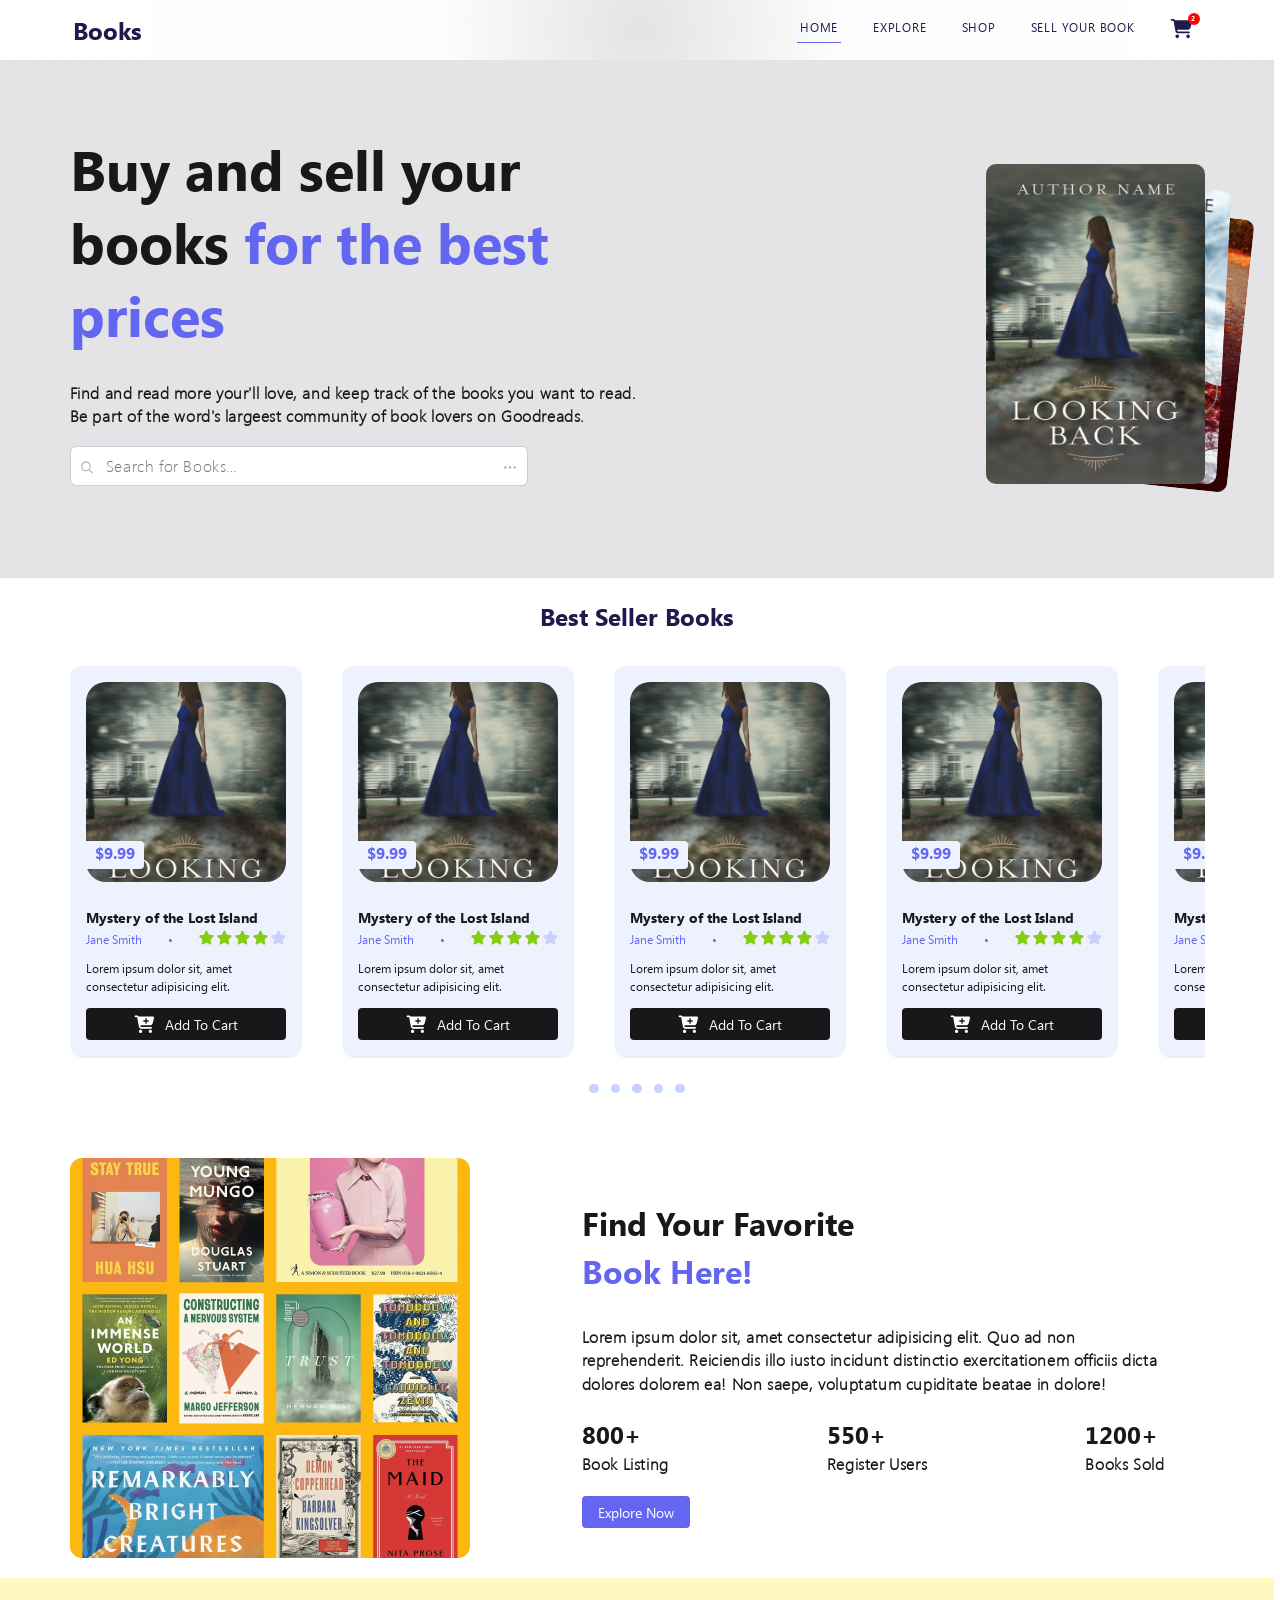
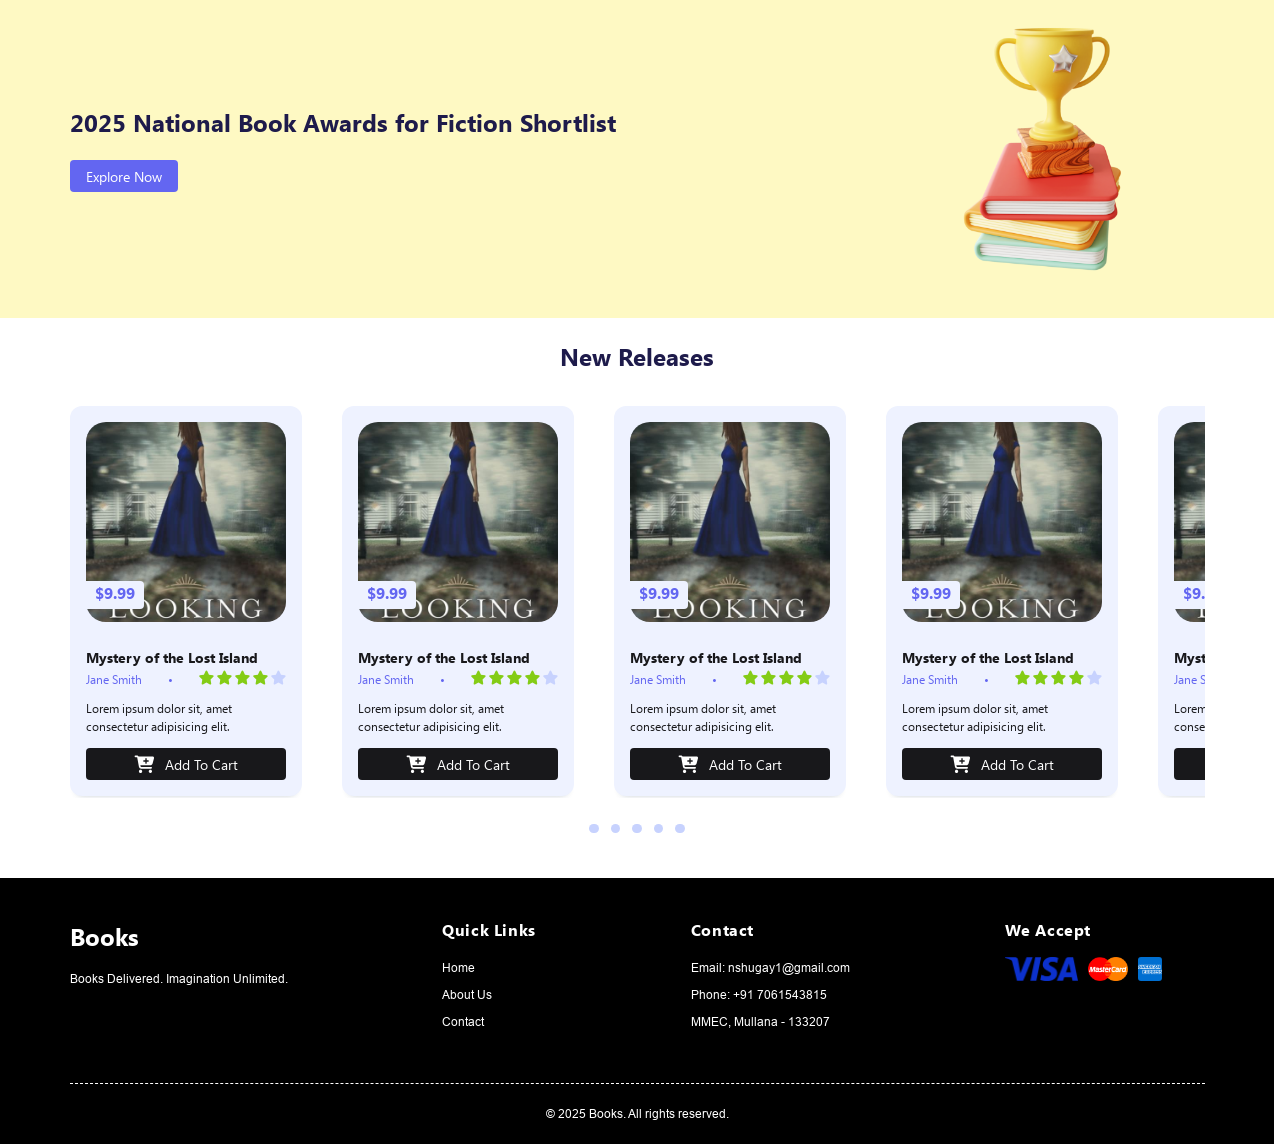
==== commit 5d272438: "feat: add media styles" ====
--- a/books-shop/index.html
+++ b/books-shop/index.html
@@ -40,6 +40,14 @@
                         </a>
                     </li>
                 </ul>
+                <div class="nav__item" id="cart-icon">
+                    <a href="./cart.html" class="nav__item-link">
+                        <svg class="cart" width="23" height="21" viewBox="0 0 23 21" fill="none" xmlns="http://www.w3.org/2000/svg">
+                            <path d="M0.672485 1.84033C0.672485 1.34167 1.07355 0.940491 1.57207 0.940491H3.27753C4.10215 0.940491 4.83306 1.42041 5.17415 2.14028H20.5795C21.5653 2.14028 22.285 3.07761 22.0263 4.02994L20.4896 9.74018C20.171 10.9175 19.1027 11.7386 17.8845 11.7386H7.07077L7.27318 12.8071C7.35564 13.2308 7.72672 13.5383 8.15777 13.5383H18.964C19.4625 13.5383 19.8636 13.9394 19.8636 14.4381C19.8636 14.9368 19.4625 15.3379 18.964 15.3379H8.15777C6.86087 15.3379 5.74763 14.4156 5.50775 13.1446L3.57364 2.98388C3.5474 2.8414 3.42371 2.74017 3.27753 2.74017H1.57207C1.07355 2.74017 0.672485 2.33899 0.672485 1.84033ZM5.47026 18.3374C5.47026 18.1011 5.5168 17.867 5.60722 17.6487C5.69763 17.4303 5.83016 17.2319 5.99723 17.0648C6.16429 16.8977 6.36263 16.7652 6.58092 16.6747C6.7992 16.5843 7.03316 16.5377 7.26943 16.5377C7.5057 16.5377 7.73966 16.5843 7.95794 16.6747C8.17623 16.7652 8.37456 16.8977 8.54163 17.0648C8.7087 17.2319 8.84123 17.4303 8.93164 17.6487C9.02206 17.867 9.0686 18.1011 9.0686 18.3374C9.0686 18.5737 9.02206 18.8078 8.93164 19.0261C8.84123 19.2445 8.7087 19.4429 8.54163 19.61C8.37456 19.7771 8.17623 19.9096 7.95794 20.0001C7.73966 20.0905 7.5057 20.1371 7.26943 20.1371C7.03316 20.1371 6.7992 20.0905 6.58092 20.0001C6.36263 19.9096 6.16429 19.7771 5.99723 19.61C5.83016 19.4429 5.69763 19.2445 5.60722 19.0261C5.5168 18.8078 5.47026 18.5737 5.47026 18.3374ZM18.0644 16.5377C18.5416 16.5377 18.9992 16.7273 19.3366 17.0648C19.674 17.4023 19.8636 17.8601 19.8636 18.3374C19.8636 18.8147 19.674 19.2725 19.3366 19.61C18.9992 19.9475 18.5416 20.1371 18.0644 20.1371C17.5873 20.1371 17.1296 19.9475 16.7922 19.61C16.4548 19.2725 16.2653 18.8147 16.2653 18.3374C16.2653 17.8601 16.4548 17.4023 16.7922 17.0648C17.1296 16.7273 17.5873 16.5377 18.0644 16.5377Z" fill="#1E1B4B"/>
+                        </svg>
+                        <div class="circle"><span class="circle__num">2</span></div>
+                    </a>
+                </div>
             </nav>
         </div>
     </header>
@@ -48,7 +56,7 @@
         <section class="home section">
             <div class="container home__container">
                 <div class="home__title">
-                    <h1 class="h1">Buy and sell your books <span class="accent-text">for the best prices</span></h1>
+                    <h1 class="h1">Buy and sell your <br> books <span class="accent-text">for the best <br> prices</span></h1>
                     <h4 class="h4">
                         Find and read more your'll love, and keep track of the books you want to read.
                         <br>Be part of the word's largeest community of book lovers on Goodreads.
@@ -288,7 +296,7 @@
             <div class="container explore__container">
             <div class="explore__image"></div>
             <div class="explore__content">
-                <h2 class="h2 explore__content-title">Find Your favorite <br>
+                <h2 class="h2 explore__content-title">Find Your favorite 
                     <span class="accent-text">book here!</span>
                 </h2>
                 <h4 class="h4">
@@ -311,7 +319,9 @@
                         <h4 class="h4">Books Sold</h4>
                     </div>
                 </div>
-                <button class="explore__button button">Explore Now</button>    
+                <button class="explore__button button">
+                    <a href="./explore.html">Explore Now</a>
+                </button>    
             </div>
             </div>
         </section>
@@ -322,8 +332,8 @@
                     <div class="awards__content-items">
                         <h3 class="h3">2025 National Book Awards for Fiction Shortlist</h3>
                         <button class="explore__button button">
-                            Explore Now
-                        </button> 
+                            <a href="./explore.html">Explore Now</a>
+                        </button>  
                     </div>
                 </div>
                 <div class="awards__image"></div>
@@ -540,7 +550,7 @@
     <footer class="footer" id="footer">
         <div class="footer__container">
             <section class="footer__navigation">
-                <div class="footer__navigation-item">
+                <div class="footer__navigation-item" id="footer-logo">
                     <h3 class="h3">Books</h3>
                     <p class="h5">Books Delivered. Imagination Unlimited.</p>
                 </div>
@@ -548,10 +558,10 @@
                     <h4 class="h4">Quick Links</h4>
                     <ul class="footer__links">
                         <li class="h5">
-                            <a href="#home" class="footer__link">Home</a>
+                            <a href="#header" class="footer__link">Home</a>
                         </li>
                         <li class="h5">
-                            <a href="#home" class="footer__link">About Us</a>
+                            <a href="#header" class="footer__link">About Us</a>
                         </li>
                         <li class="h5">
                             <a href="#contact" class="footer__link">Contact</a>
@@ -572,7 +582,7 @@
                         </li>
                     </ul>
                 </div>
-                <div class="footer__navigation-item">
+                <div class="footer__navigation-item" id="bank">
                     <h4 class="h4">We Accept</h4>
                     <ul class="footer__images">
                         <li class="bank1"></li>
--- a/books-shop/main.css
+++ b/books-shop/main.css
@@ -11,6 +11,7 @@
 @import url(./assets/styles/_footer.css);
 @import url(./assets/styles/_findexplore.css);
 @import url(./assets/styles/_cart.css);
+@import url(./assets/styles/_media.css);
 
 /*
   Colors
@@ -158,13 +159,18 @@
     justify-content: center;
     align-items: center;
     gap: 10px;
-    background: var(--color-light);
+    color: var(--color-light);
     background-color: var(--color-accent);
     height: 32px;
     width: 108px;
     font-family: var(--font-family-base);
     font-size: 13.8px;
 }
+
+.explore__button a {
+    color: var(--color-light);
+}
+
 .button { 
     transition: var(--transition);
 }
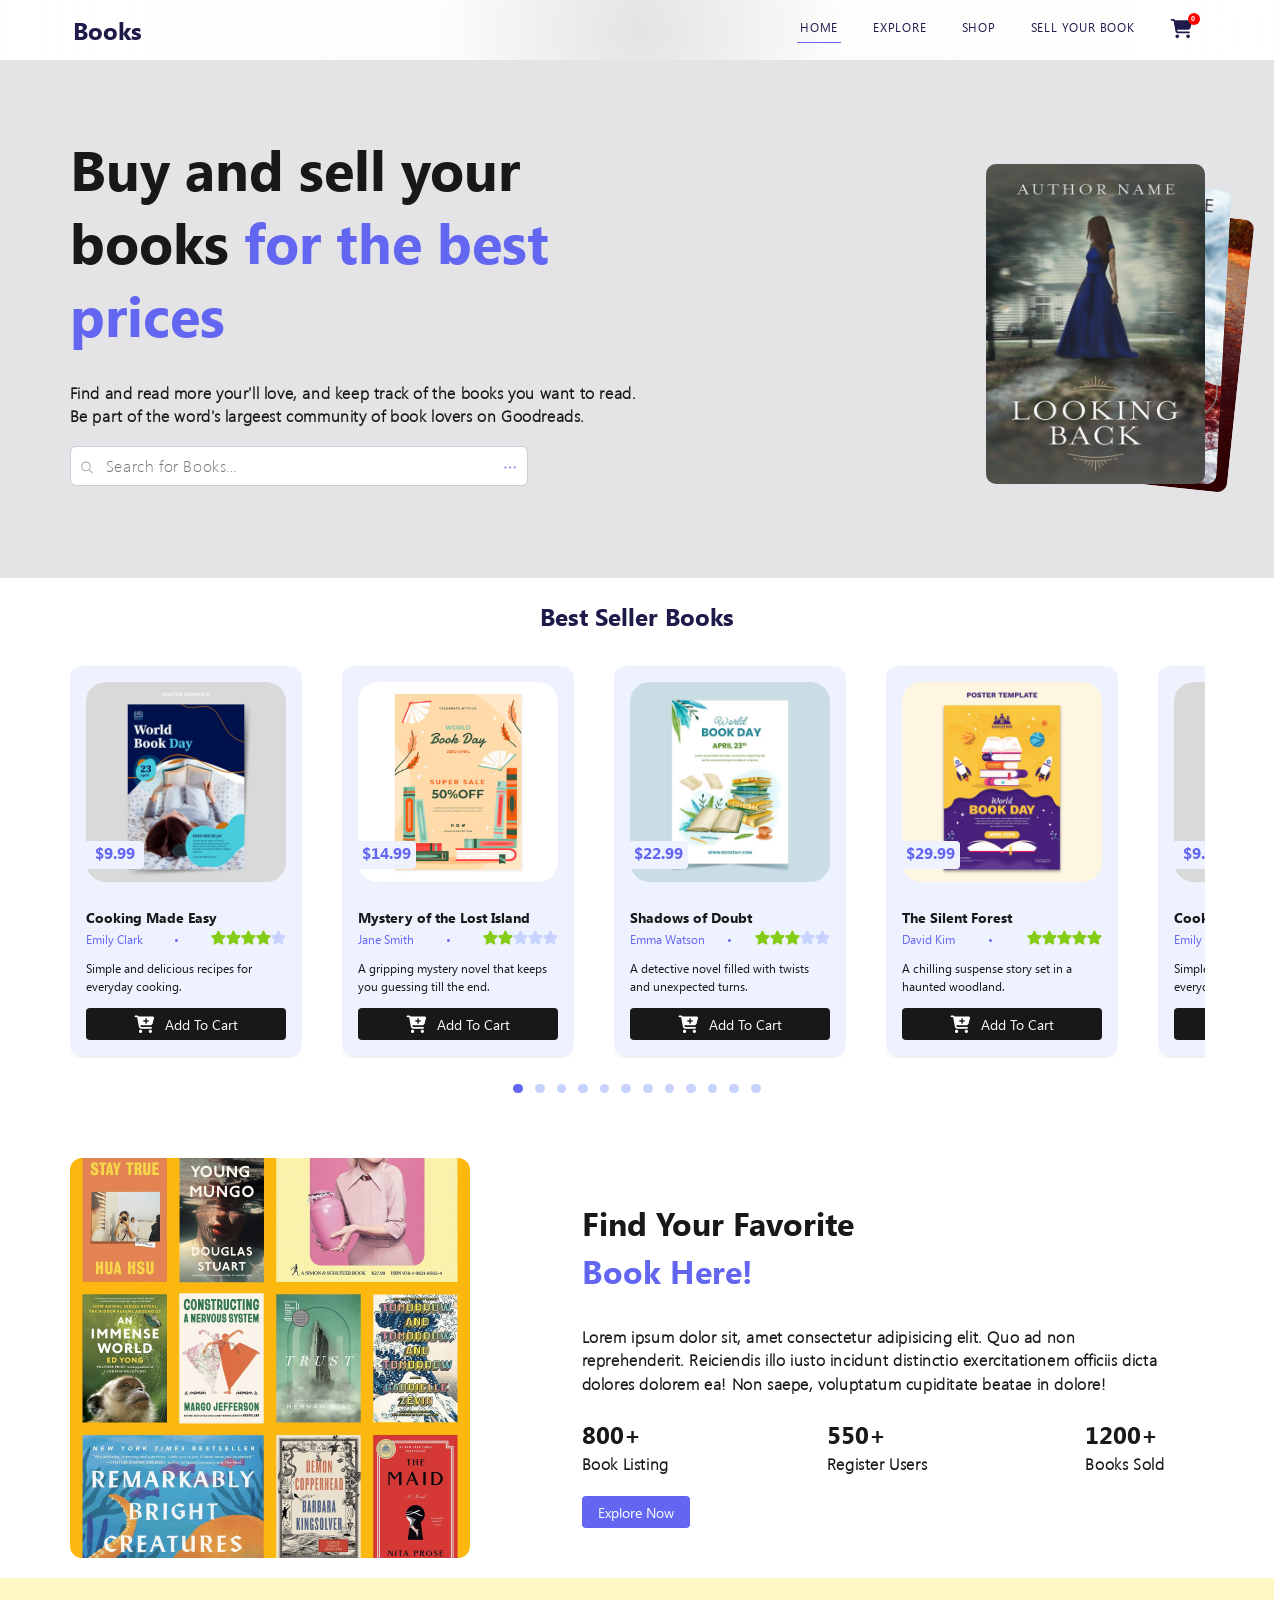
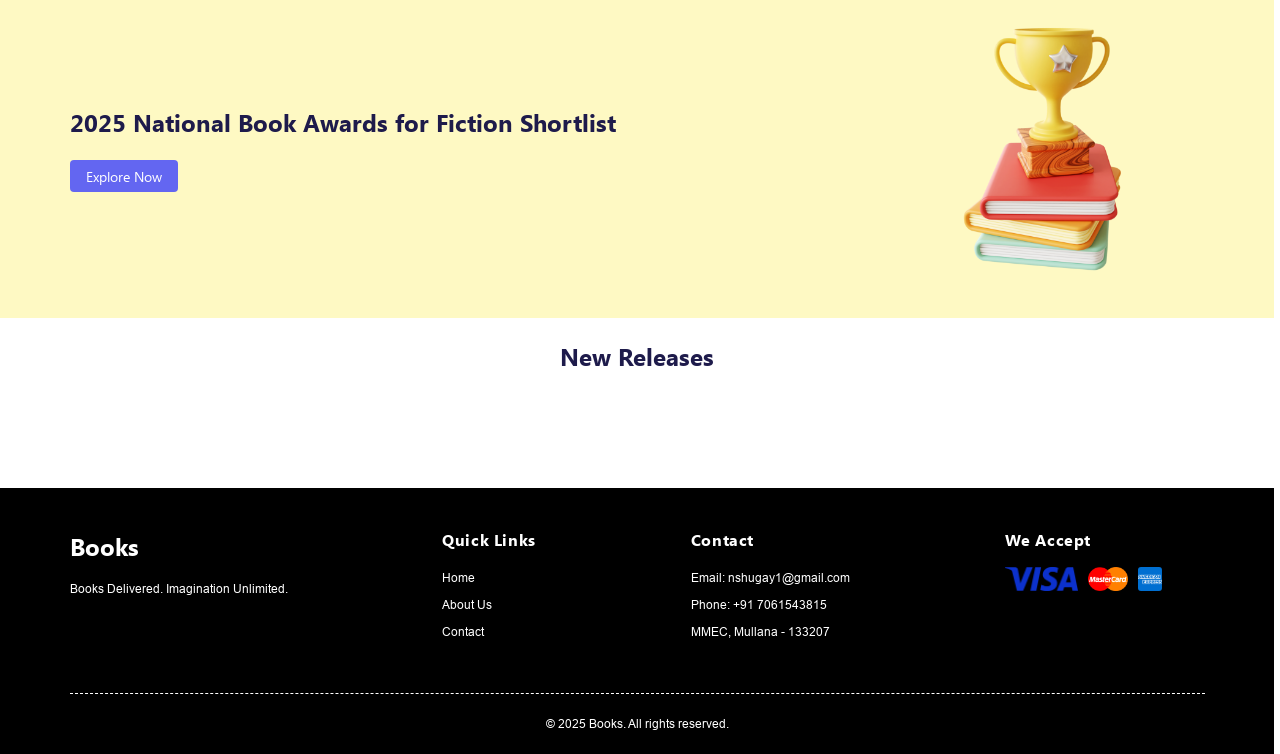
==== commit 9608fa4b: "feat: add slider func" ====
--- a/books-shop/index.html
+++ b/books-shop/index.html
@@ -36,7 +36,7 @@
                             <svg class="cart" width="23" height="21" viewBox="0 0 23 21" fill="none" xmlns="http://www.w3.org/2000/svg">
                                 <path d="M0.672485 1.84033C0.672485 1.34167 1.07355 0.940491 1.57207 0.940491H3.27753C4.10215 0.940491 4.83306 1.42041 5.17415 2.14028H20.5795C21.5653 2.14028 22.285 3.07761 22.0263 4.02994L20.4896 9.74018C20.171 10.9175 19.1027 11.7386 17.8845 11.7386H7.07077L7.27318 12.8071C7.35564 13.2308 7.72672 13.5383 8.15777 13.5383H18.964C19.4625 13.5383 19.8636 13.9394 19.8636 14.4381C19.8636 14.9368 19.4625 15.3379 18.964 15.3379H8.15777C6.86087 15.3379 5.74763 14.4156 5.50775 13.1446L3.57364 2.98388C3.5474 2.8414 3.42371 2.74017 3.27753 2.74017H1.57207C1.07355 2.74017 0.672485 2.33899 0.672485 1.84033ZM5.47026 18.3374C5.47026 18.1011 5.5168 17.867 5.60722 17.6487C5.69763 17.4303 5.83016 17.2319 5.99723 17.0648C6.16429 16.8977 6.36263 16.7652 6.58092 16.6747C6.7992 16.5843 7.03316 16.5377 7.26943 16.5377C7.5057 16.5377 7.73966 16.5843 7.95794 16.6747C8.17623 16.7652 8.37456 16.8977 8.54163 17.0648C8.7087 17.2319 8.84123 17.4303 8.93164 17.6487C9.02206 17.867 9.0686 18.1011 9.0686 18.3374C9.0686 18.5737 9.02206 18.8078 8.93164 19.0261C8.84123 19.2445 8.7087 19.4429 8.54163 19.61C8.37456 19.7771 8.17623 19.9096 7.95794 20.0001C7.73966 20.0905 7.5057 20.1371 7.26943 20.1371C7.03316 20.1371 6.7992 20.0905 6.58092 20.0001C6.36263 19.9096 6.16429 19.7771 5.99723 19.61C5.83016 19.4429 5.69763 19.2445 5.60722 19.0261C5.5168 18.8078 5.47026 18.5737 5.47026 18.3374ZM18.0644 16.5377C18.5416 16.5377 18.9992 16.7273 19.3366 17.0648C19.674 17.4023 19.8636 17.8601 19.8636 18.3374C19.8636 18.8147 19.674 19.2725 19.3366 19.61C18.9992 19.9475 18.5416 20.1371 18.0644 20.1371C17.5873 20.1371 17.1296 19.9475 16.7922 19.61C16.4548 19.2725 16.2653 18.8147 16.2653 18.3374C16.2653 17.8601 16.4548 17.4023 16.7922 17.0648C17.1296 16.7273 17.5873 16.5377 18.0644 16.5377Z" fill="#1E1B4B"/>
                             </svg>
-                            <div class="circle"><span class="circle__num">2</span></div>
+                            <div class="circle"><span class="circle__num"></span></div>
                         </a>
                     </li>
                 </ul>
@@ -63,7 +63,7 @@
                     </h4>
                     <div class="home__input">
                         <form class="home__input-form" action="#" method="get">
-                            <button class="search" type="submit">
+                            <button class="search" type="submit"  id="search-button">
                                 <svg width="12" height="13" viewBox="0 0 12 13" fill="none" xmlns="http://www.w3.org/2000/svg">
                                     <path fill-rule="evenodd" clip-rule="evenodd" d="M8.7292 5.42213C8.7292 7.484 7.05773 9.15547 4.99586 9.15547C2.934 9.15547 1.26253 7.484 1.26253 5.42213C1.26253 3.36026 2.934 1.6888 4.99586 1.6888C7.05773 1.6888 8.7292 3.36026 8.7292 5.42213ZM7.99196 9.17242C7.17081 9.82938 6.12921 10.2221 4.99586 10.2221C2.3449 10.2221 0.195862 8.0731 0.195862 5.42213C0.195862 2.77117 2.3449 0.622131 4.99586 0.622131C7.64683 0.622131 9.79586 2.77117 9.79586 5.42213C9.79586 6.55548 9.40312 7.59708 8.74615 8.41823L11.773 11.445C11.9812 11.6533 11.9812 11.991 11.773 12.1993C11.5647 12.4075 11.227 12.4075 11.0187 12.1993L7.99196 9.17242Z" fill="#000714" fill-opacity="0.624"/>
                                 </svg>
@@ -85,17 +85,38 @@
             </div>
         </section>
         <!--slider-->
+
+        <section class="main__carousel carousel section">
+            <div class="container carousel__container search__container" style="display:none;">
+                <div class="carousel__title">
+                    <h3 class="h3">Are you looking for these books?</h3>
+                </div>
+                <div class="carousel__wrapper">
+                    <ul class="carousel__cards" id="searched"></ul>
+                </div>
+                 <div class="carousel__gradient"></div>               
+                
+                <!--slider-scope-->
+                <ul class="carousel__box"></ul>
+                </div>
+        </section>
+
+
+
         <section class="main__carousel carousel section">
             <div class="container carousel__container">
                 <div class="carousel__title">
                     <h3 class="h3">Best Seller Books</h3>
                 </div>
                 <div class="carousel__wrapper">
-                    <ul class="carousel__cards">
+                    <ul class="carousel__cards" id="best-seller-books">
                         <!--cards-->
                         <li class="card" id="card1">
                             <img class="card__background" src="./assets/img/home1.png" alt="Card Book Image">
-                            <span class="price">$9.99</span>
+                            <span class="price">
+                                <span class="item-currency">$</span>
+                                <span class="item-price-value">9.99</span>
+                            </span>
                             <div class="card__content">
                                 <p class="card__name">Mystery of the Lost Island</p>
                                 <div class="card__book-info">
@@ -129,8 +150,11 @@
                             </button>                        
                         </li>
                         <li class="card" id="card2">
-                            <img class="card__background" src="./assets/img/home1.png" alt="Card Book Image">
-                            <span class="price">$9.99</span>
+                            <img class="card__background" src="./assets/img/book-item1.jpg" alt="Card Book Image">
+                            <span class="price">
+                                <span class="item-currency">$</span>
+                                <span class="item-price-value">9.99</span>
+                            </span>
                             <div class="card__content">
                                 <p class="card__name">Mystery of the Lost Island</p>
                                 <div class="card__book-info">
@@ -165,7 +189,10 @@
                         </li>
                         <li class="card" id="card3">
                             <img class="card__background" src="./assets/img/home1.png" alt="Card Book Image">
-                            <span class="price">$9.99</span>
+                            <span class="price">
+                                <span class="item-currency">$</span>
+                                <span class="item-price-value">9.99</span>
+                            </span>
                             <div class="card__content">
                                 <p class="card__name">Mystery of the Lost Island</p>
                                 <div class="card__book-info">
@@ -200,7 +227,10 @@
                         </li>
                         <li class="card" id="card4">
                             <img class="card__background" src="./assets/img/home1.png" alt="Card Book Image">
-                            <span class="price">$9.99</span>
+                            <span class="price">
+                                <span class="item-currency">$</span>
+                                <span class="item-price-value">9.99</span>
+                            </span>
                             <div class="card__content">
                                 <p class="card__name">Mystery of the Lost Island</p>
                                 <div class="card__book-info">
@@ -235,7 +265,10 @@
                         </li>
                         <li class="card" id="card5">
                             <img class="card__background" src="./assets/img/home1.png" alt="Card Book Image">
-                            <span class="price">$9.99</span>
+                            <span class="price">
+                                <span class="item-currency">$</span>
+                                <span class="item-price-value">9.99</span>
+                            </span>
                             <div class="card__content">
                                 <p class="card__name">Mystery of the Lost Island</p>
                                 <div class="card__book-info">
@@ -346,11 +379,14 @@
                     <h3 class="h3">New Releases</h3>
                 </div>
                 <div class="carousel__wrapper">
-                    <ul class="carousel__cards">
+                    <ul class="carousel__cards" id="new-releases">
                         <!--cards-->
                         <li class="card" id="card6">
                             <img class="card__background" src="./assets/img/home1.png" alt="Card Book Image">
-                            <span class="price">$9.99</span>
+                            <span class="price">
+                                <span class="item-currency">$</span>
+                                <span class="item-price-value">9.99</span>
+                            </span>
                             <div class="card__content">
                                 <p class="card__name">Mystery of the Lost Island</p>
                                 <div class="card__book-info">
@@ -385,7 +421,10 @@
                         </li>
                         <li class="card" id="card7">
                             <img class="card__background" src="./assets/img/home1.png" alt="Card Book Image">
-                            <span class="price">$9.99</span>
+                            <span class="price">
+                                <span class="item-currency">$</span>
+                                <span class="item-price-value">9.99</span>
+                            </span>
                             <div class="card__content">
                                 <p class="card__name">Mystery of the Lost Island</p>
                                 <div class="card__book-info">
@@ -420,7 +459,10 @@
                         </li>
                         <li class="card" id="card8">
                             <img class="card__background" src="./assets/img/home1.png" alt="Card Book Image">
-                            <span class="price">$9.99</span>
+                            <span class="price">
+                                <span class="item-currency">$</span>
+                                <span class="item-price-value">9.99</span>
+                            </span>
                             <div class="card__content">
                                 <p class="card__name">Mystery of the Lost Island</p>
                                 <div class="card__book-info">
@@ -455,7 +497,10 @@
                         </li>
                         <li class="card" id="card9">
                             <img class="card__background" src="./assets/img/home1.png" alt="Card Book Image">
-                            <span class="price">$9.99</span>
+                            <span class="price">
+                                <span class="item-currency">$</span>
+                                <span class="item-price-value">9.99</span>
+                            </span>
                             <div class="card__content">
                                 <p class="card__name">Mystery of the Lost Island</p>
                                 <div class="card__book-info">
@@ -490,7 +535,10 @@
                         </li>
                         <li class="card" id="card10">
                             <img class="card__background" src="./assets/img/home1.png" alt="Card Book Image">
-                            <span class="price">$9.99</span>
+                            <span class="price">
+                                <span class="item-currency">$</span>
+                                <span class="item-price-value">9.99</span>
+                            </span>
                             <div class="card__content">
                                 <p class="card__name">Mystery of the Lost Island</p>
                                 <div class="card__book-info">
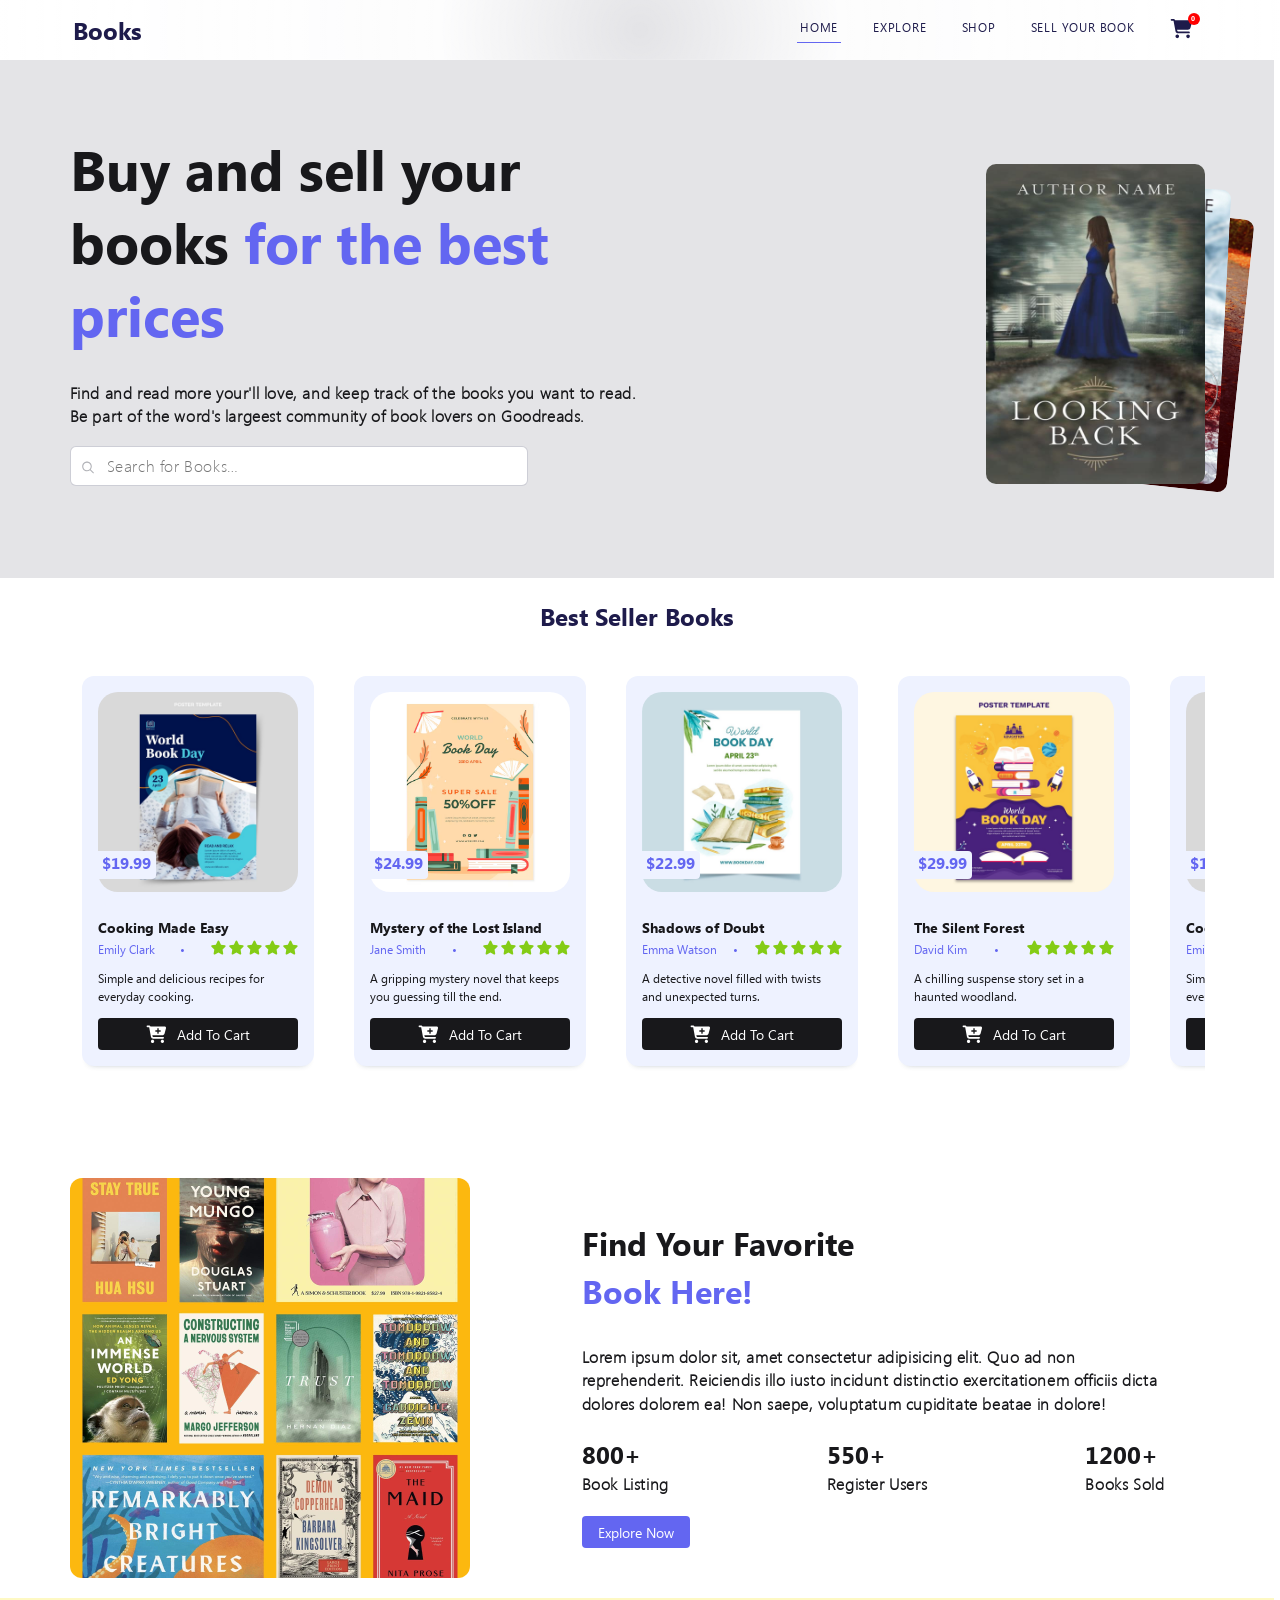
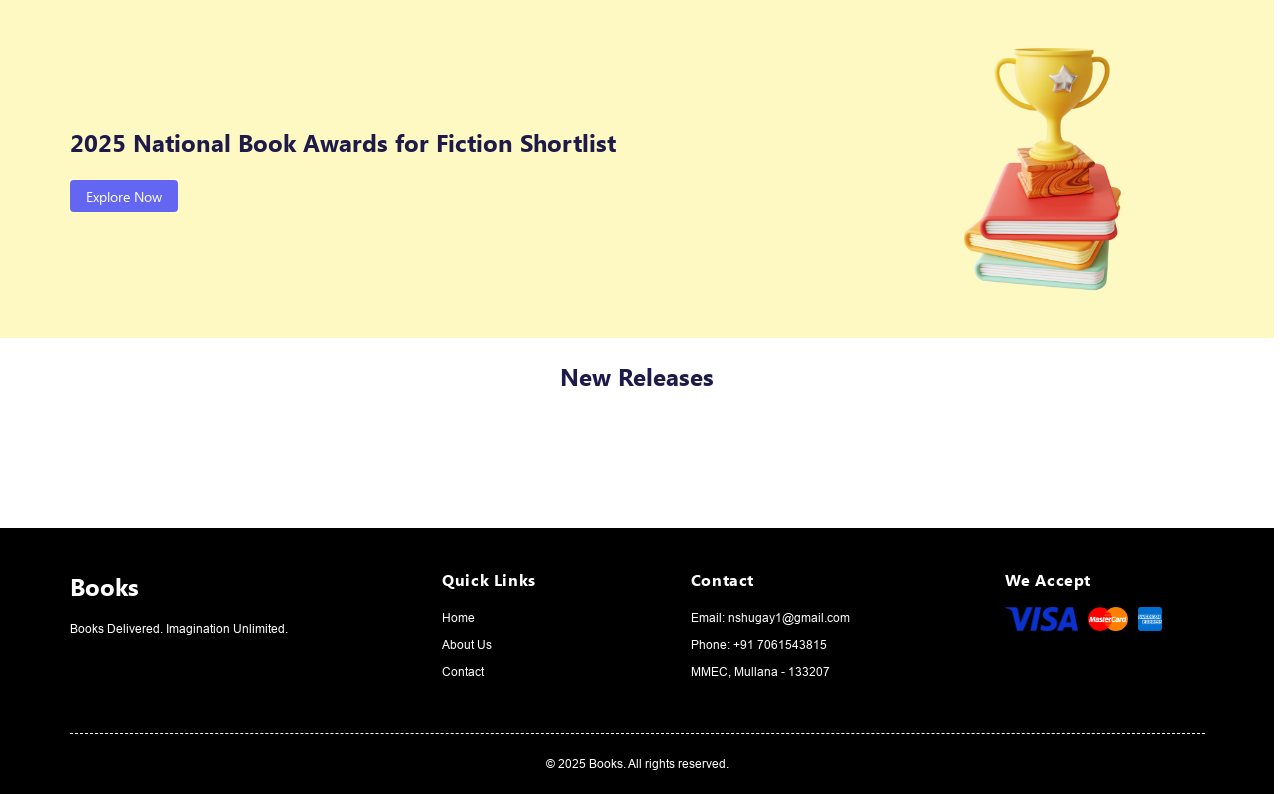
==== commit dc227c48: "feat: add scroll & prev logic" ====
--- a/books-shop/index.html
+++ b/books-shop/index.html
@@ -69,11 +69,6 @@
                                 </svg>
                             </button>
                             <input class="h4" type="text" placeholder="Search for Books…" id="search-input">
-                            <button class="search__item" type="submit">
-                                <svg width="12" height="3" viewBox="0 0 12 3" fill="none" xmlns="http://www.w3.org/2000/svg">
-                                    <path fill-rule="evenodd" clip-rule="evenodd" d="M2.44583 1.48878C2.44583 2.06868 1.97572 2.53878 1.39583 2.53878C0.815927 2.53878 0.345825 2.06868 0.345825 1.48878C0.345825 0.908883 0.815927 0.438782 1.39583 0.438782C1.97572 0.438782 2.44583 0.908883 2.44583 1.48878ZM7.11249 1.48878C7.11249 2.06868 6.64239 2.53878 6.06249 2.53878C5.48259 2.53878 5.01249 2.06868 5.01249 1.48878C5.01249 0.908883 5.48259 0.438782 6.06249 0.438782C6.64239 0.438782 7.11249 0.908883 7.11249 1.48878ZM10.7292 2.53878C11.309 2.53878 11.7792 2.06868 11.7792 1.48878C11.7792 0.908883 11.309 0.438782 10.7292 0.438782C10.1493 0.438782 9.67916 0.908883 9.67916 1.48878C9.67916 2.06868 10.1493 2.53878 10.7292 2.53878Z" fill="#002BB7" fill-opacity="0.773"/>
-                                </svg>
-                            </button>
                         </form>
                     </div>
                 </div>
@@ -85,7 +80,6 @@
             </div>
         </section>
         <!--slider-->
-
         <section class="main__carousel carousel section">
             <div class="container carousel__container search__container" style="display:none;">
                 <div class="carousel__title">
@@ -97,12 +91,10 @@
                  <div class="carousel__gradient"></div>               
                 
                 <!--slider-scope-->
+                
                 <ul class="carousel__box"></ul>
                 </div>
         </section>
-
-
-
         <section class="main__carousel carousel section">
             <div class="container carousel__container">
                 <div class="carousel__title">
@@ -111,217 +103,11 @@
                 <div class="carousel__wrapper">
                     <ul class="carousel__cards" id="best-seller-books">
                         <!--cards-->
-                        <li class="card" id="card1">
-                            <img class="card__background" src="./assets/img/home1.png" alt="Card Book Image">
-                            <span class="price">
-                                <span class="item-currency">$</span>
-                                <span class="item-price-value">9.99</span>
-                            </span>
-                            <div class="card__content">
-                                <p class="card__name">Mystery of the Lost Island</p>
-                                <div class="card__book-info">
-                                    <p class="card__book-author-name">Jane Smith</p>
-                                    <span>&nbsp;•&nbsp;</span>
-                                    <div class="card__stars">
-                                        <svg class="star star_filled" width="15" height="15" viewBox="0 0 15 15" fill="" xmlns="http://www.w3.org/2000/svg">
-                                            <path d="M8.2178 1.08093C8.07288 0.780151 7.76663 0.588745 7.4303 0.588745C7.09397 0.588745 6.79045 0.780151 6.6428 1.08093L4.88459 4.69851L0.958032 5.2782C0.629907 5.32742 0.356469 5.5571 0.255297 5.87156C0.154125 6.18601 0.236156 6.53328 0.471313 6.7657L3.32053 9.58484L2.64788 13.5688C2.59319 13.8969 2.72991 14.2305 3.00061 14.4247C3.27131 14.6188 3.62952 14.6434 3.92483 14.4876L7.43303 12.6145L10.9412 14.4876C11.2365 14.6434 11.5947 14.6216 11.8655 14.4247C12.1362 14.2278 12.2729 13.8969 12.2182 13.5688L11.5428 9.58484L14.392 6.7657C14.6272 6.53328 14.7119 6.18601 14.608 5.87156C14.5041 5.5571 14.2334 5.32742 13.9053 5.2782L9.976 4.69851L8.2178 1.08093Z" fill="#84CC16"/>
-                                        </svg>
-                                        <svg class="star star_filled" width="15" height="15" viewBox="0 0 15 15" fill="" xmlns="http://www.w3.org/2000/svg">
-                                            <path d="M8.2178 1.08093C8.07288 0.780151 7.76663 0.588745 7.4303 0.588745C7.09397 0.588745 6.79045 0.780151 6.6428 1.08093L4.88459 4.69851L0.958032 5.2782C0.629907 5.32742 0.356469 5.5571 0.255297 5.87156C0.154125 6.18601 0.236156 6.53328 0.471313 6.7657L3.32053 9.58484L2.64788 13.5688C2.59319 13.8969 2.72991 14.2305 3.00061 14.4247C3.27131 14.6188 3.62952 14.6434 3.92483 14.4876L7.43303 12.6145L10.9412 14.4876C11.2365 14.6434 11.5947 14.6216 11.8655 14.4247C12.1362 14.2278 12.2729 13.8969 12.2182 13.5688L11.5428 9.58484L14.392 6.7657C14.6272 6.53328 14.7119 6.18601 14.608 5.87156C14.5041 5.5571 14.2334 5.32742 13.9053 5.2782L9.976 4.69851L8.2178 1.08093Z" fill="#84CC16"/>
-                                        </svg>
-                                        <svg class="star star_filled" width="15" height="15" viewBox="0 0 15 15" fill="" xmlns="http://www.w3.org/2000/svg">
-                                            <path d="M8.2178 1.08093C8.07288 0.780151 7.76663 0.588745 7.4303 0.588745C7.09397 0.588745 6.79045 0.780151 6.6428 1.08093L4.88459 4.69851L0.958032 5.2782C0.629907 5.32742 0.356469 5.5571 0.255297 5.87156C0.154125 6.18601 0.236156 6.53328 0.471313 6.7657L3.32053 9.58484L2.64788 13.5688C2.59319 13.8969 2.72991 14.2305 3.00061 14.4247C3.27131 14.6188 3.62952 14.6434 3.92483 14.4876L7.43303 12.6145L10.9412 14.4876C11.2365 14.6434 11.5947 14.6216 11.8655 14.4247C12.1362 14.2278 12.2729 13.8969 12.2182 13.5688L11.5428 9.58484L14.392 6.7657C14.6272 6.53328 14.7119 6.18601 14.608 5.87156C14.5041 5.5571 14.2334 5.32742 13.9053 5.2782L9.976 4.69851L8.2178 1.08093Z" fill="#84CC16"/>
-                                        </svg>
-                                        <svg class="star star_filled" width="15" height="15" viewBox="0 0 15 15" fill="" xmlns="http://www.w3.org/2000/svg">
-                                            <path d="M8.2178 1.08093C8.07288 0.780151 7.76663 0.588745 7.4303 0.588745C7.09397 0.588745 6.79045 0.780151 6.6428 1.08093L4.88459 4.69851L0.958032 5.2782C0.629907 5.32742 0.356469 5.5571 0.255297 5.87156C0.154125 6.18601 0.236156 6.53328 0.471313 6.7657L3.32053 9.58484L2.64788 13.5688C2.59319 13.8969 2.72991 14.2305 3.00061 14.4247C3.27131 14.6188 3.62952 14.6434 3.92483 14.4876L7.43303 12.6145L10.9412 14.4876C11.2365 14.6434 11.5947 14.6216 11.8655 14.4247C12.1362 14.2278 12.2729 13.8969 12.2182 13.5688L11.5428 9.58484L14.392 6.7657C14.6272 6.53328 14.7119 6.18601 14.608 5.87156C14.5041 5.5571 14.2334 5.32742 13.9053 5.2782L9.976 4.69851L8.2178 1.08093Z" fill="#84CC16"/>
-                                        </svg>
-                                        <svg class="star star_unfilled" width="15" height="15" viewBox="0 0 15 15" fill="" xmlns="http://www.w3.org/2000/svg">
-                                            <path d="M8.2178 1.08093C8.07288 0.780151 7.76663 0.588745 7.4303 0.588745C7.09397 0.588745 6.79045 0.780151 6.6428 1.08093L4.88459 4.69851L0.958032 5.2782C0.629907 5.32742 0.356469 5.5571 0.255297 5.87156C0.154125 6.18601 0.236156 6.53328 0.471313 6.7657L3.32053 9.58484L2.64788 13.5688C2.59319 13.8969 2.72991 14.2305 3.00061 14.4247C3.27131 14.6188 3.62952 14.6434 3.92483 14.4876L7.43303 12.6145L10.9412 14.4876C11.2365 14.6434 11.5947 14.6216 11.8655 14.4247C12.1362 14.2278 12.2729 13.8969 12.2182 13.5688L11.5428 9.58484L14.392 6.7657C14.6272 6.53328 14.7119 6.18601 14.608 5.87156C14.5041 5.5571 14.2334 5.32742 13.9053 5.2782L9.976 4.69851L8.2178 1.08093Z" fill="#84CC16"/>
-                                        </svg>
-                                    </div>  
-                                </div>
-                                <p class="card__article">Lorem ipsum dolor sit, amet consectetur adipisicing elit.</p>
-                            </div>
-                            <button class="card__button button">
-                                <svg width="21" height="18" viewBox="0 0 21 18" fill="none" xmlns="http://www.w3.org/2000/svg">
-                                    <path d="M0.522522 1.3291C0.522522 0.874512 0.888291 0.508789 1.34294 0.508789H2.89831C3.65036 0.508789 4.31695 0.946289 4.62802 1.60254H18.6777C19.5767 1.60254 20.233 2.45703 19.9972 3.3252L18.5956 8.53076C18.3051 9.604 17.3308 10.3525 16.2198 10.3525H6.35774L6.54233 11.3267C6.61753 11.7129 6.95596 11.9932 7.34907 11.9932H17.2043C17.659 11.9932 18.0247 12.3589 18.0247 12.8135C18.0247 13.2681 17.659 13.6338 17.2043 13.6338H7.34907C6.16631 13.6338 5.15104 12.793 4.93226 11.6343L3.16837 2.37158C3.14444 2.2417 3.03163 2.14941 2.89831 2.14941H1.34294C0.888291 2.14941 0.522522 1.78369 0.522522 1.3291ZM4.89808 16.3682C4.89808 16.1527 4.94052 15.9394 5.02298 15.7403C5.10544 15.5413 5.2263 15.3604 5.37867 15.2081C5.53103 15.0557 5.71192 14.9349 5.91099 14.8524C6.11007 14.77 6.32343 14.7275 6.53891 14.7275C6.75439 14.7275 6.96776 14.77 7.16683 14.8524C7.36591 14.9349 7.54679 15.0557 7.69916 15.2081C7.85152 15.3604 7.97238 15.5413 8.05484 15.7403C8.1373 15.9394 8.17974 16.1527 8.17974 16.3682C8.17974 16.5836 8.1373 16.797 8.05484 16.996C7.97238 17.1951 7.85152 17.3759 7.69916 17.5283C7.54679 17.6806 7.36591 17.8015 7.16683 17.8839C6.96776 17.9664 6.75439 18.0088 6.53891 18.0088C6.32343 18.0088 6.11007 17.9664 5.91099 17.8839C5.71192 17.8015 5.53103 17.6806 5.37867 17.5283C5.2263 17.3759 5.10544 17.1951 5.02298 16.996C4.94052 16.797 4.89808 16.5836 4.89808 16.3682ZM16.3839 14.7275C16.8191 14.7275 17.2364 14.9004 17.5442 15.2081C17.8519 15.5157 18.0247 15.933 18.0247 16.3682C18.0247 16.8033 17.8519 17.2206 17.5442 17.5283C17.2364 17.8359 16.8191 18.0088 16.3839 18.0088C15.9487 18.0088 15.5314 17.8359 15.2237 17.5283C14.9159 17.2206 14.7431 16.8033 14.7431 16.3682C14.7431 15.933 14.9159 15.5157 15.2237 15.2081C15.5314 14.9004 15.9487 14.7275 16.3839 14.7275ZM9.1369 5.97754C9.1369 6.35352 9.44455 6.66113 9.82058 6.66113H11.3247V8.16504C11.3247 8.54102 11.6323 8.84863 12.0084 8.84863C12.3844 8.84863 12.692 8.54102 12.692 8.16504V6.66113H14.1961C14.5722 6.66113 14.8798 6.35352 14.8798 5.97754C14.8798 5.60156 14.5722 5.29395 14.1961 5.29395H12.692V3.79004C12.692 3.41406 12.3844 3.10645 12.0084 3.10645C11.6323 3.10645 11.3247 3.41406 11.3247 3.79004V5.29395H9.82058C9.44455 5.29395 9.1369 5.60156 9.1369 5.97754Z" fill="white"/>
-                                </svg>
-                                Add To Cart
-                            </button>                        
-                        </li>
-                        <li class="card" id="card2">
-                            <img class="card__background" src="./assets/img/book-item1.jpg" alt="Card Book Image">
-                            <span class="price">
-                                <span class="item-currency">$</span>
-                                <span class="item-price-value">9.99</span>
-                            </span>
-                            <div class="card__content">
-                                <p class="card__name">Mystery of the Lost Island</p>
-                                <div class="card__book-info">
-                                    <p class="card__book-author-name">Jane Smith</p>
-                                    <span>&nbsp;•&nbsp;</span>
-                                    <div class="card__stars">
-                                        <svg class="star star_filled" width="15" height="15" viewBox="0 0 15 15" fill="" xmlns="http://www.w3.org/2000/svg">
-                                            <path d="M8.2178 1.08093C8.07288 0.780151 7.76663 0.588745 7.4303 0.588745C7.09397 0.588745 6.79045 0.780151 6.6428 1.08093L4.88459 4.69851L0.958032 5.2782C0.629907 5.32742 0.356469 5.5571 0.255297 5.87156C0.154125 6.18601 0.236156 6.53328 0.471313 6.7657L3.32053 9.58484L2.64788 13.5688C2.59319 13.8969 2.72991 14.2305 3.00061 14.4247C3.27131 14.6188 3.62952 14.6434 3.92483 14.4876L7.43303 12.6145L10.9412 14.4876C11.2365 14.6434 11.5947 14.6216 11.8655 14.4247C12.1362 14.2278 12.2729 13.8969 12.2182 13.5688L11.5428 9.58484L14.392 6.7657C14.6272 6.53328 14.7119 6.18601 14.608 5.87156C14.5041 5.5571 14.2334 5.32742 13.9053 5.2782L9.976 4.69851L8.2178 1.08093Z" fill="#84CC16"/>
-                                        </svg>
-                                        <svg class="star star_filled" width="15" height="15" viewBox="0 0 15 15" fill="" xmlns="http://www.w3.org/2000/svg">
-                                            <path d="M8.2178 1.08093C8.07288 0.780151 7.76663 0.588745 7.4303 0.588745C7.09397 0.588745 6.79045 0.780151 6.6428 1.08093L4.88459 4.69851L0.958032 5.2782C0.629907 5.32742 0.356469 5.5571 0.255297 5.87156C0.154125 6.18601 0.236156 6.53328 0.471313 6.7657L3.32053 9.58484L2.64788 13.5688C2.59319 13.8969 2.72991 14.2305 3.00061 14.4247C3.27131 14.6188 3.62952 14.6434 3.92483 14.4876L7.43303 12.6145L10.9412 14.4876C11.2365 14.6434 11.5947 14.6216 11.8655 14.4247C12.1362 14.2278 12.2729 13.8969 12.2182 13.5688L11.5428 9.58484L14.392 6.7657C14.6272 6.53328 14.7119 6.18601 14.608 5.87156C14.5041 5.5571 14.2334 5.32742 13.9053 5.2782L9.976 4.69851L8.2178 1.08093Z" fill="#84CC16"/>
-                                        </svg>
-                                        <svg class="star star_filled" width="15" height="15" viewBox="0 0 15 15" fill="" xmlns="http://www.w3.org/2000/svg">
-                                            <path d="M8.2178 1.08093C8.07288 0.780151 7.76663 0.588745 7.4303 0.588745C7.09397 0.588745 6.79045 0.780151 6.6428 1.08093L4.88459 4.69851L0.958032 5.2782C0.629907 5.32742 0.356469 5.5571 0.255297 5.87156C0.154125 6.18601 0.236156 6.53328 0.471313 6.7657L3.32053 9.58484L2.64788 13.5688C2.59319 13.8969 2.72991 14.2305 3.00061 14.4247C3.27131 14.6188 3.62952 14.6434 3.92483 14.4876L7.43303 12.6145L10.9412 14.4876C11.2365 14.6434 11.5947 14.6216 11.8655 14.4247C12.1362 14.2278 12.2729 13.8969 12.2182 13.5688L11.5428 9.58484L14.392 6.7657C14.6272 6.53328 14.7119 6.18601 14.608 5.87156C14.5041 5.5571 14.2334 5.32742 13.9053 5.2782L9.976 4.69851L8.2178 1.08093Z" fill="#84CC16"/>
-                                        </svg>
-                                        <svg class="star star_filled" width="15" height="15" viewBox="0 0 15 15" fill="" xmlns="http://www.w3.org/2000/svg">
-                                            <path d="M8.2178 1.08093C8.07288 0.780151 7.76663 0.588745 7.4303 0.588745C7.09397 0.588745 6.79045 0.780151 6.6428 1.08093L4.88459 4.69851L0.958032 5.2782C0.629907 5.32742 0.356469 5.5571 0.255297 5.87156C0.154125 6.18601 0.236156 6.53328 0.471313 6.7657L3.32053 9.58484L2.64788 13.5688C2.59319 13.8969 2.72991 14.2305 3.00061 14.4247C3.27131 14.6188 3.62952 14.6434 3.92483 14.4876L7.43303 12.6145L10.9412 14.4876C11.2365 14.6434 11.5947 14.6216 11.8655 14.4247C12.1362 14.2278 12.2729 13.8969 12.2182 13.5688L11.5428 9.58484L14.392 6.7657C14.6272 6.53328 14.7119 6.18601 14.608 5.87156C14.5041 5.5571 14.2334 5.32742 13.9053 5.2782L9.976 4.69851L8.2178 1.08093Z" fill="#84CC16"/>
-                                        </svg>
-                                        <svg class="star star_unfilled" width="15" height="15" viewBox="0 0 15 15" fill="" xmlns="http://www.w3.org/2000/svg">
-                                            <path d="M8.2178 1.08093C8.07288 0.780151 7.76663 0.588745 7.4303 0.588745C7.09397 0.588745 6.79045 0.780151 6.6428 1.08093L4.88459 4.69851L0.958032 5.2782C0.629907 5.32742 0.356469 5.5571 0.255297 5.87156C0.154125 6.18601 0.236156 6.53328 0.471313 6.7657L3.32053 9.58484L2.64788 13.5688C2.59319 13.8969 2.72991 14.2305 3.00061 14.4247C3.27131 14.6188 3.62952 14.6434 3.92483 14.4876L7.43303 12.6145L10.9412 14.4876C11.2365 14.6434 11.5947 14.6216 11.8655 14.4247C12.1362 14.2278 12.2729 13.8969 12.2182 13.5688L11.5428 9.58484L14.392 6.7657C14.6272 6.53328 14.7119 6.18601 14.608 5.87156C14.5041 5.5571 14.2334 5.32742 13.9053 5.2782L9.976 4.69851L8.2178 1.08093Z" fill="#84CC16"/>
-                                        </svg>
-                                    </div>  
-                                </div>
-                                <p class="card__article">Lorem ipsum dolor sit, amet consectetur adipisicing elit.</p>
-                            </div>
-                            <button class="card__button button">
-                                <svg width="21" height="18" viewBox="0 0 21 18" fill="none" xmlns="http://www.w3.org/2000/svg">
-                                    <path d="M0.522522 1.3291C0.522522 0.874512 0.888291 0.508789 1.34294 0.508789H2.89831C3.65036 0.508789 4.31695 0.946289 4.62802 1.60254H18.6777C19.5767 1.60254 20.233 2.45703 19.9972 3.3252L18.5956 8.53076C18.3051 9.604 17.3308 10.3525 16.2198 10.3525H6.35774L6.54233 11.3267C6.61753 11.7129 6.95596 11.9932 7.34907 11.9932H17.2043C17.659 11.9932 18.0247 12.3589 18.0247 12.8135C18.0247 13.2681 17.659 13.6338 17.2043 13.6338H7.34907C6.16631 13.6338 5.15104 12.793 4.93226 11.6343L3.16837 2.37158C3.14444 2.2417 3.03163 2.14941 2.89831 2.14941H1.34294C0.888291 2.14941 0.522522 1.78369 0.522522 1.3291ZM4.89808 16.3682C4.89808 16.1527 4.94052 15.9394 5.02298 15.7403C5.10544 15.5413 5.2263 15.3604 5.37867 15.2081C5.53103 15.0557 5.71192 14.9349 5.91099 14.8524C6.11007 14.77 6.32343 14.7275 6.53891 14.7275C6.75439 14.7275 6.96776 14.77 7.16683 14.8524C7.36591 14.9349 7.54679 15.0557 7.69916 15.2081C7.85152 15.3604 7.97238 15.5413 8.05484 15.7403C8.1373 15.9394 8.17974 16.1527 8.17974 16.3682C8.17974 16.5836 8.1373 16.797 8.05484 16.996C7.97238 17.1951 7.85152 17.3759 7.69916 17.5283C7.54679 17.6806 7.36591 17.8015 7.16683 17.8839C6.96776 17.9664 6.75439 18.0088 6.53891 18.0088C6.32343 18.0088 6.11007 17.9664 5.91099 17.8839C5.71192 17.8015 5.53103 17.6806 5.37867 17.5283C5.2263 17.3759 5.10544 17.1951 5.02298 16.996C4.94052 16.797 4.89808 16.5836 4.89808 16.3682ZM16.3839 14.7275C16.8191 14.7275 17.2364 14.9004 17.5442 15.2081C17.8519 15.5157 18.0247 15.933 18.0247 16.3682C18.0247 16.8033 17.8519 17.2206 17.5442 17.5283C17.2364 17.8359 16.8191 18.0088 16.3839 18.0088C15.9487 18.0088 15.5314 17.8359 15.2237 17.5283C14.9159 17.2206 14.7431 16.8033 14.7431 16.3682C14.7431 15.933 14.9159 15.5157 15.2237 15.2081C15.5314 14.9004 15.9487 14.7275 16.3839 14.7275ZM9.1369 5.97754C9.1369 6.35352 9.44455 6.66113 9.82058 6.66113H11.3247V8.16504C11.3247 8.54102 11.6323 8.84863 12.0084 8.84863C12.3844 8.84863 12.692 8.54102 12.692 8.16504V6.66113H14.1961C14.5722 6.66113 14.8798 6.35352 14.8798 5.97754C14.8798 5.60156 14.5722 5.29395 14.1961 5.29395H12.692V3.79004C12.692 3.41406 12.3844 3.10645 12.0084 3.10645C11.6323 3.10645 11.3247 3.41406 11.3247 3.79004V5.29395H9.82058C9.44455 5.29395 9.1369 5.60156 9.1369 5.97754Z" fill="white"/>
-                                </svg>
-                                Add To Cart
-                            </button>                        
-                        </li>
-                        <li class="card" id="card3">
-                            <img class="card__background" src="./assets/img/home1.png" alt="Card Book Image">
-                            <span class="price">
-                                <span class="item-currency">$</span>
-                                <span class="item-price-value">9.99</span>
-                            </span>
-                            <div class="card__content">
-                                <p class="card__name">Mystery of the Lost Island</p>
-                                <div class="card__book-info">
-                                    <p class="card__book-author-name">Jane Smith</p>
-                                    <span>&nbsp;•&nbsp;</span>
-                                    <div class="card__stars">
-                                        <svg class="star star_filled" width="15" height="15" viewBox="0 0 15 15" fill="" xmlns="http://www.w3.org/2000/svg">
-                                            <path d="M8.2178 1.08093C8.07288 0.780151 7.76663 0.588745 7.4303 0.588745C7.09397 0.588745 6.79045 0.780151 6.6428 1.08093L4.88459 4.69851L0.958032 5.2782C0.629907 5.32742 0.356469 5.5571 0.255297 5.87156C0.154125 6.18601 0.236156 6.53328 0.471313 6.7657L3.32053 9.58484L2.64788 13.5688C2.59319 13.8969 2.72991 14.2305 3.00061 14.4247C3.27131 14.6188 3.62952 14.6434 3.92483 14.4876L7.43303 12.6145L10.9412 14.4876C11.2365 14.6434 11.5947 14.6216 11.8655 14.4247C12.1362 14.2278 12.2729 13.8969 12.2182 13.5688L11.5428 9.58484L14.392 6.7657C14.6272 6.53328 14.7119 6.18601 14.608 5.87156C14.5041 5.5571 14.2334 5.32742 13.9053 5.2782L9.976 4.69851L8.2178 1.08093Z" fill="#84CC16"/>
-                                        </svg>
-                                        <svg class="star star_filled" width="15" height="15" viewBox="0 0 15 15" fill="" xmlns="http://www.w3.org/2000/svg">
-                                            <path d="M8.2178 1.08093C8.07288 0.780151 7.76663 0.588745 7.4303 0.588745C7.09397 0.588745 6.79045 0.780151 6.6428 1.08093L4.88459 4.69851L0.958032 5.2782C0.629907 5.32742 0.356469 5.5571 0.255297 5.87156C0.154125 6.18601 0.236156 6.53328 0.471313 6.7657L3.32053 9.58484L2.64788 13.5688C2.59319 13.8969 2.72991 14.2305 3.00061 14.4247C3.27131 14.6188 3.62952 14.6434 3.92483 14.4876L7.43303 12.6145L10.9412 14.4876C11.2365 14.6434 11.5947 14.6216 11.8655 14.4247C12.1362 14.2278 12.2729 13.8969 12.2182 13.5688L11.5428 9.58484L14.392 6.7657C14.6272 6.53328 14.7119 6.18601 14.608 5.87156C14.5041 5.5571 14.2334 5.32742 13.9053 5.2782L9.976 4.69851L8.2178 1.08093Z" fill="#84CC16"/>
-                                        </svg>
-                                        <svg class="star star_filled" width="15" height="15" viewBox="0 0 15 15" fill="" xmlns="http://www.w3.org/2000/svg">
-                                            <path d="M8.2178 1.08093C8.07288 0.780151 7.76663 0.588745 7.4303 0.588745C7.09397 0.588745 6.79045 0.780151 6.6428 1.08093L4.88459 4.69851L0.958032 5.2782C0.629907 5.32742 0.356469 5.5571 0.255297 5.87156C0.154125 6.18601 0.236156 6.53328 0.471313 6.7657L3.32053 9.58484L2.64788 13.5688C2.59319 13.8969 2.72991 14.2305 3.00061 14.4247C3.27131 14.6188 3.62952 14.6434 3.92483 14.4876L7.43303 12.6145L10.9412 14.4876C11.2365 14.6434 11.5947 14.6216 11.8655 14.4247C12.1362 14.2278 12.2729 13.8969 12.2182 13.5688L11.5428 9.58484L14.392 6.7657C14.6272 6.53328 14.7119 6.18601 14.608 5.87156C14.5041 5.5571 14.2334 5.32742 13.9053 5.2782L9.976 4.69851L8.2178 1.08093Z" fill="#84CC16"/>
-                                        </svg>
-                                        <svg class="star star_filled" width="15" height="15" viewBox="0 0 15 15" fill="" xmlns="http://www.w3.org/2000/svg">
-                                            <path d="M8.2178 1.08093C8.07288 0.780151 7.76663 0.588745 7.4303 0.588745C7.09397 0.588745 6.79045 0.780151 6.6428 1.08093L4.88459 4.69851L0.958032 5.2782C0.629907 5.32742 0.356469 5.5571 0.255297 5.87156C0.154125 6.18601 0.236156 6.53328 0.471313 6.7657L3.32053 9.58484L2.64788 13.5688C2.59319 13.8969 2.72991 14.2305 3.00061 14.4247C3.27131 14.6188 3.62952 14.6434 3.92483 14.4876L7.43303 12.6145L10.9412 14.4876C11.2365 14.6434 11.5947 14.6216 11.8655 14.4247C12.1362 14.2278 12.2729 13.8969 12.2182 13.5688L11.5428 9.58484L14.392 6.7657C14.6272 6.53328 14.7119 6.18601 14.608 5.87156C14.5041 5.5571 14.2334 5.32742 13.9053 5.2782L9.976 4.69851L8.2178 1.08093Z" fill="#84CC16"/>
-                                        </svg>
-                                        <svg class="star star_unfilled" width="15" height="15" viewBox="0 0 15 15" fill="" xmlns="http://www.w3.org/2000/svg">
-                                            <path d="M8.2178 1.08093C8.07288 0.780151 7.76663 0.588745 7.4303 0.588745C7.09397 0.588745 6.79045 0.780151 6.6428 1.08093L4.88459 4.69851L0.958032 5.2782C0.629907 5.32742 0.356469 5.5571 0.255297 5.87156C0.154125 6.18601 0.236156 6.53328 0.471313 6.7657L3.32053 9.58484L2.64788 13.5688C2.59319 13.8969 2.72991 14.2305 3.00061 14.4247C3.27131 14.6188 3.62952 14.6434 3.92483 14.4876L7.43303 12.6145L10.9412 14.4876C11.2365 14.6434 11.5947 14.6216 11.8655 14.4247C12.1362 14.2278 12.2729 13.8969 12.2182 13.5688L11.5428 9.58484L14.392 6.7657C14.6272 6.53328 14.7119 6.18601 14.608 5.87156C14.5041 5.5571 14.2334 5.32742 13.9053 5.2782L9.976 4.69851L8.2178 1.08093Z" fill="#84CC16"/>
-                                        </svg>
-                                    </div>  
-                                </div>
-                                <p class="card__article">Lorem ipsum dolor sit, amet consectetur adipisicing elit.</p>
-                            </div>
-                            <button class="card__button button">
-                                <svg width="21" height="18" viewBox="0 0 21 18" fill="none" xmlns="http://www.w3.org/2000/svg">
-                                    <path d="M0.522522 1.3291C0.522522 0.874512 0.888291 0.508789 1.34294 0.508789H2.89831C3.65036 0.508789 4.31695 0.946289 4.62802 1.60254H18.6777C19.5767 1.60254 20.233 2.45703 19.9972 3.3252L18.5956 8.53076C18.3051 9.604 17.3308 10.3525 16.2198 10.3525H6.35774L6.54233 11.3267C6.61753 11.7129 6.95596 11.9932 7.34907 11.9932H17.2043C17.659 11.9932 18.0247 12.3589 18.0247 12.8135C18.0247 13.2681 17.659 13.6338 17.2043 13.6338H7.34907C6.16631 13.6338 5.15104 12.793 4.93226 11.6343L3.16837 2.37158C3.14444 2.2417 3.03163 2.14941 2.89831 2.14941H1.34294C0.888291 2.14941 0.522522 1.78369 0.522522 1.3291ZM4.89808 16.3682C4.89808 16.1527 4.94052 15.9394 5.02298 15.7403C5.10544 15.5413 5.2263 15.3604 5.37867 15.2081C5.53103 15.0557 5.71192 14.9349 5.91099 14.8524C6.11007 14.77 6.32343 14.7275 6.53891 14.7275C6.75439 14.7275 6.96776 14.77 7.16683 14.8524C7.36591 14.9349 7.54679 15.0557 7.69916 15.2081C7.85152 15.3604 7.97238 15.5413 8.05484 15.7403C8.1373 15.9394 8.17974 16.1527 8.17974 16.3682C8.17974 16.5836 8.1373 16.797 8.05484 16.996C7.97238 17.1951 7.85152 17.3759 7.69916 17.5283C7.54679 17.6806 7.36591 17.8015 7.16683 17.8839C6.96776 17.9664 6.75439 18.0088 6.53891 18.0088C6.32343 18.0088 6.11007 17.9664 5.91099 17.8839C5.71192 17.8015 5.53103 17.6806 5.37867 17.5283C5.2263 17.3759 5.10544 17.1951 5.02298 16.996C4.94052 16.797 4.89808 16.5836 4.89808 16.3682ZM16.3839 14.7275C16.8191 14.7275 17.2364 14.9004 17.5442 15.2081C17.8519 15.5157 18.0247 15.933 18.0247 16.3682C18.0247 16.8033 17.8519 17.2206 17.5442 17.5283C17.2364 17.8359 16.8191 18.0088 16.3839 18.0088C15.9487 18.0088 15.5314 17.8359 15.2237 17.5283C14.9159 17.2206 14.7431 16.8033 14.7431 16.3682C14.7431 15.933 14.9159 15.5157 15.2237 15.2081C15.5314 14.9004 15.9487 14.7275 16.3839 14.7275ZM9.1369 5.97754C9.1369 6.35352 9.44455 6.66113 9.82058 6.66113H11.3247V8.16504C11.3247 8.54102 11.6323 8.84863 12.0084 8.84863C12.3844 8.84863 12.692 8.54102 12.692 8.16504V6.66113H14.1961C14.5722 6.66113 14.8798 6.35352 14.8798 5.97754C14.8798 5.60156 14.5722 5.29395 14.1961 5.29395H12.692V3.79004C12.692 3.41406 12.3844 3.10645 12.0084 3.10645C11.6323 3.10645 11.3247 3.41406 11.3247 3.79004V5.29395H9.82058C9.44455 5.29395 9.1369 5.60156 9.1369 5.97754Z" fill="white"/>
-                                </svg>
-                                Add To Cart
-                            </button>                        
-                        </li>
-                        <li class="card" id="card4">
-                            <img class="card__background" src="./assets/img/home1.png" alt="Card Book Image">
-                            <span class="price">
-                                <span class="item-currency">$</span>
-                                <span class="item-price-value">9.99</span>
-                            </span>
-                            <div class="card__content">
-                                <p class="card__name">Mystery of the Lost Island</p>
-                                <div class="card__book-info">
-                                    <p class="card__book-author-name">Jane Smith</p>
-                                    <span>&nbsp;•&nbsp;</span>
-                                    <div class="card__stars">
-                                        <svg class="star star_filled" width="15" height="15" viewBox="0 0 15 15" fill="" xmlns="http://www.w3.org/2000/svg">
-                                            <path d="M8.2178 1.08093C8.07288 0.780151 7.76663 0.588745 7.4303 0.588745C7.09397 0.588745 6.79045 0.780151 6.6428 1.08093L4.88459 4.69851L0.958032 5.2782C0.629907 5.32742 0.356469 5.5571 0.255297 5.87156C0.154125 6.18601 0.236156 6.53328 0.471313 6.7657L3.32053 9.58484L2.64788 13.5688C2.59319 13.8969 2.72991 14.2305 3.00061 14.4247C3.27131 14.6188 3.62952 14.6434 3.92483 14.4876L7.43303 12.6145L10.9412 14.4876C11.2365 14.6434 11.5947 14.6216 11.8655 14.4247C12.1362 14.2278 12.2729 13.8969 12.2182 13.5688L11.5428 9.58484L14.392 6.7657C14.6272 6.53328 14.7119 6.18601 14.608 5.87156C14.5041 5.5571 14.2334 5.32742 13.9053 5.2782L9.976 4.69851L8.2178 1.08093Z" fill="#84CC16"/>
-                                        </svg>
-                                        <svg class="star star_filled" width="15" height="15" viewBox="0 0 15 15" fill="" xmlns="http://www.w3.org/2000/svg">
-                                            <path d="M8.2178 1.08093C8.07288 0.780151 7.76663 0.588745 7.4303 0.588745C7.09397 0.588745 6.79045 0.780151 6.6428 1.08093L4.88459 4.69851L0.958032 5.2782C0.629907 5.32742 0.356469 5.5571 0.255297 5.87156C0.154125 6.18601 0.236156 6.53328 0.471313 6.7657L3.32053 9.58484L2.64788 13.5688C2.59319 13.8969 2.72991 14.2305 3.00061 14.4247C3.27131 14.6188 3.62952 14.6434 3.92483 14.4876L7.43303 12.6145L10.9412 14.4876C11.2365 14.6434 11.5947 14.6216 11.8655 14.4247C12.1362 14.2278 12.2729 13.8969 12.2182 13.5688L11.5428 9.58484L14.392 6.7657C14.6272 6.53328 14.7119 6.18601 14.608 5.87156C14.5041 5.5571 14.2334 5.32742 13.9053 5.2782L9.976 4.69851L8.2178 1.08093Z" fill="#84CC16"/>
-                                        </svg>
-                                        <svg class="star star_filled" width="15" height="15" viewBox="0 0 15 15" fill="" xmlns="http://www.w3.org/2000/svg">
-                                            <path d="M8.2178 1.08093C8.07288 0.780151 7.76663 0.588745 7.4303 0.588745C7.09397 0.588745 6.79045 0.780151 6.6428 1.08093L4.88459 4.69851L0.958032 5.2782C0.629907 5.32742 0.356469 5.5571 0.255297 5.87156C0.154125 6.18601 0.236156 6.53328 0.471313 6.7657L3.32053 9.58484L2.64788 13.5688C2.59319 13.8969 2.72991 14.2305 3.00061 14.4247C3.27131 14.6188 3.62952 14.6434 3.92483 14.4876L7.43303 12.6145L10.9412 14.4876C11.2365 14.6434 11.5947 14.6216 11.8655 14.4247C12.1362 14.2278 12.2729 13.8969 12.2182 13.5688L11.5428 9.58484L14.392 6.7657C14.6272 6.53328 14.7119 6.18601 14.608 5.87156C14.5041 5.5571 14.2334 5.32742 13.9053 5.2782L9.976 4.69851L8.2178 1.08093Z" fill="#84CC16"/>
-                                        </svg>
-                                        <svg class="star star_filled" width="15" height="15" viewBox="0 0 15 15" fill="" xmlns="http://www.w3.org/2000/svg">
-                                            <path d="M8.2178 1.08093C8.07288 0.780151 7.76663 0.588745 7.4303 0.588745C7.09397 0.588745 6.79045 0.780151 6.6428 1.08093L4.88459 4.69851L0.958032 5.2782C0.629907 5.32742 0.356469 5.5571 0.255297 5.87156C0.154125 6.18601 0.236156 6.53328 0.471313 6.7657L3.32053 9.58484L2.64788 13.5688C2.59319 13.8969 2.72991 14.2305 3.00061 14.4247C3.27131 14.6188 3.62952 14.6434 3.92483 14.4876L7.43303 12.6145L10.9412 14.4876C11.2365 14.6434 11.5947 14.6216 11.8655 14.4247C12.1362 14.2278 12.2729 13.8969 12.2182 13.5688L11.5428 9.58484L14.392 6.7657C14.6272 6.53328 14.7119 6.18601 14.608 5.87156C14.5041 5.5571 14.2334 5.32742 13.9053 5.2782L9.976 4.69851L8.2178 1.08093Z" fill="#84CC16"/>
-                                        </svg>
-                                        <svg class="star star_unfilled" width="15" height="15" viewBox="0 0 15 15" fill="" xmlns="http://www.w3.org/2000/svg">
-                                            <path d="M8.2178 1.08093C8.07288 0.780151 7.76663 0.588745 7.4303 0.588745C7.09397 0.588745 6.79045 0.780151 6.6428 1.08093L4.88459 4.69851L0.958032 5.2782C0.629907 5.32742 0.356469 5.5571 0.255297 5.87156C0.154125 6.18601 0.236156 6.53328 0.471313 6.7657L3.32053 9.58484L2.64788 13.5688C2.59319 13.8969 2.72991 14.2305 3.00061 14.4247C3.27131 14.6188 3.62952 14.6434 3.92483 14.4876L7.43303 12.6145L10.9412 14.4876C11.2365 14.6434 11.5947 14.6216 11.8655 14.4247C12.1362 14.2278 12.2729 13.8969 12.2182 13.5688L11.5428 9.58484L14.392 6.7657C14.6272 6.53328 14.7119 6.18601 14.608 5.87156C14.5041 5.5571 14.2334 5.32742 13.9053 5.2782L9.976 4.69851L8.2178 1.08093Z" fill="#84CC16"/>
-                                        </svg>
-                                    </div>  
-                                </div>
-                                <p class="card__article">Lorem ipsum dolor sit, amet consectetur adipisicing elit.</p>
-                            </div>
-                            <button class="card__button button">
-                                <svg width="21" height="18" viewBox="0 0 21 18" fill="none" xmlns="http://www.w3.org/2000/svg">
-                                    <path d="M0.522522 1.3291C0.522522 0.874512 0.888291 0.508789 1.34294 0.508789H2.89831C3.65036 0.508789 4.31695 0.946289 4.62802 1.60254H18.6777C19.5767 1.60254 20.233 2.45703 19.9972 3.3252L18.5956 8.53076C18.3051 9.604 17.3308 10.3525 16.2198 10.3525H6.35774L6.54233 11.3267C6.61753 11.7129 6.95596 11.9932 7.34907 11.9932H17.2043C17.659 11.9932 18.0247 12.3589 18.0247 12.8135C18.0247 13.2681 17.659 13.6338 17.2043 13.6338H7.34907C6.16631 13.6338 5.15104 12.793 4.93226 11.6343L3.16837 2.37158C3.14444 2.2417 3.03163 2.14941 2.89831 2.14941H1.34294C0.888291 2.14941 0.522522 1.78369 0.522522 1.3291ZM4.89808 16.3682C4.89808 16.1527 4.94052 15.9394 5.02298 15.7403C5.10544 15.5413 5.2263 15.3604 5.37867 15.2081C5.53103 15.0557 5.71192 14.9349 5.91099 14.8524C6.11007 14.77 6.32343 14.7275 6.53891 14.7275C6.75439 14.7275 6.96776 14.77 7.16683 14.8524C7.36591 14.9349 7.54679 15.0557 7.69916 15.2081C7.85152 15.3604 7.97238 15.5413 8.05484 15.7403C8.1373 15.9394 8.17974 16.1527 8.17974 16.3682C8.17974 16.5836 8.1373 16.797 8.05484 16.996C7.97238 17.1951 7.85152 17.3759 7.69916 17.5283C7.54679 17.6806 7.36591 17.8015 7.16683 17.8839C6.96776 17.9664 6.75439 18.0088 6.53891 18.0088C6.32343 18.0088 6.11007 17.9664 5.91099 17.8839C5.71192 17.8015 5.53103 17.6806 5.37867 17.5283C5.2263 17.3759 5.10544 17.1951 5.02298 16.996C4.94052 16.797 4.89808 16.5836 4.89808 16.3682ZM16.3839 14.7275C16.8191 14.7275 17.2364 14.9004 17.5442 15.2081C17.8519 15.5157 18.0247 15.933 18.0247 16.3682C18.0247 16.8033 17.8519 17.2206 17.5442 17.5283C17.2364 17.8359 16.8191 18.0088 16.3839 18.0088C15.9487 18.0088 15.5314 17.8359 15.2237 17.5283C14.9159 17.2206 14.7431 16.8033 14.7431 16.3682C14.7431 15.933 14.9159 15.5157 15.2237 15.2081C15.5314 14.9004 15.9487 14.7275 16.3839 14.7275ZM9.1369 5.97754C9.1369 6.35352 9.44455 6.66113 9.82058 6.66113H11.3247V8.16504C11.3247 8.54102 11.6323 8.84863 12.0084 8.84863C12.3844 8.84863 12.692 8.54102 12.692 8.16504V6.66113H14.1961C14.5722 6.66113 14.8798 6.35352 14.8798 5.97754C14.8798 5.60156 14.5722 5.29395 14.1961 5.29395H12.692V3.79004C12.692 3.41406 12.3844 3.10645 12.0084 3.10645C11.6323 3.10645 11.3247 3.41406 11.3247 3.79004V5.29395H9.82058C9.44455 5.29395 9.1369 5.60156 9.1369 5.97754Z" fill="white"/>
-                                </svg>
-                                Add To Cart
-                            </button>                        
-                        </li>
-                        <li class="card" id="card5">
-                            <img class="card__background" src="./assets/img/home1.png" alt="Card Book Image">
-                            <span class="price">
-                                <span class="item-currency">$</span>
-                                <span class="item-price-value">9.99</span>
-                            </span>
-                            <div class="card__content">
-                                <p class="card__name">Mystery of the Lost Island</p>
-                                <div class="card__book-info">
-                                    <p class="card__book-author-name">Jane Smith</p>
-                                    <span>&nbsp;•&nbsp;</span>
-                                    <div class="card__stars">
-                                        <svg class="star star_filled" width="15" height="15" viewBox="0 0 15 15" fill="" xmlns="http://www.w3.org/2000/svg">
-                                            <path d="M8.2178 1.08093C8.07288 0.780151 7.76663 0.588745 7.4303 0.588745C7.09397 0.588745 6.79045 0.780151 6.6428 1.08093L4.88459 4.69851L0.958032 5.2782C0.629907 5.32742 0.356469 5.5571 0.255297 5.87156C0.154125 6.18601 0.236156 6.53328 0.471313 6.7657L3.32053 9.58484L2.64788 13.5688C2.59319 13.8969 2.72991 14.2305 3.00061 14.4247C3.27131 14.6188 3.62952 14.6434 3.92483 14.4876L7.43303 12.6145L10.9412 14.4876C11.2365 14.6434 11.5947 14.6216 11.8655 14.4247C12.1362 14.2278 12.2729 13.8969 12.2182 13.5688L11.5428 9.58484L14.392 6.7657C14.6272 6.53328 14.7119 6.18601 14.608 5.87156C14.5041 5.5571 14.2334 5.32742 13.9053 5.2782L9.976 4.69851L8.2178 1.08093Z" fill="#84CC16"/>
-                                        </svg>
-                                        <svg class="star star_filled" width="15" height="15" viewBox="0 0 15 15" fill="" xmlns="http://www.w3.org/2000/svg">
-                                            <path d="M8.2178 1.08093C8.07288 0.780151 7.76663 0.588745 7.4303 0.588745C7.09397 0.588745 6.79045 0.780151 6.6428 1.08093L4.88459 4.69851L0.958032 5.2782C0.629907 5.32742 0.356469 5.5571 0.255297 5.87156C0.154125 6.18601 0.236156 6.53328 0.471313 6.7657L3.32053 9.58484L2.64788 13.5688C2.59319 13.8969 2.72991 14.2305 3.00061 14.4247C3.27131 14.6188 3.62952 14.6434 3.92483 14.4876L7.43303 12.6145L10.9412 14.4876C11.2365 14.6434 11.5947 14.6216 11.8655 14.4247C12.1362 14.2278 12.2729 13.8969 12.2182 13.5688L11.5428 9.58484L14.392 6.7657C14.6272 6.53328 14.7119 6.18601 14.608 5.87156C14.5041 5.5571 14.2334 5.32742 13.9053 5.2782L9.976 4.69851L8.2178 1.08093Z" fill="#84CC16"/>
-                                        </svg>
-                                        <svg class="star star_filled" width="15" height="15" viewBox="0 0 15 15" fill="" xmlns="http://www.w3.org/2000/svg">
-                                            <path d="M8.2178 1.08093C8.07288 0.780151 7.76663 0.588745 7.4303 0.588745C7.09397 0.588745 6.79045 0.780151 6.6428 1.08093L4.88459 4.69851L0.958032 5.2782C0.629907 5.32742 0.356469 5.5571 0.255297 5.87156C0.154125 6.18601 0.236156 6.53328 0.471313 6.7657L3.32053 9.58484L2.64788 13.5688C2.59319 13.8969 2.72991 14.2305 3.00061 14.4247C3.27131 14.6188 3.62952 14.6434 3.92483 14.4876L7.43303 12.6145L10.9412 14.4876C11.2365 14.6434 11.5947 14.6216 11.8655 14.4247C12.1362 14.2278 12.2729 13.8969 12.2182 13.5688L11.5428 9.58484L14.392 6.7657C14.6272 6.53328 14.7119 6.18601 14.608 5.87156C14.5041 5.5571 14.2334 5.32742 13.9053 5.2782L9.976 4.69851L8.2178 1.08093Z" fill="#84CC16"/>
-                                        </svg>
-                                        <svg class="star star_filled" width="15" height="15" viewBox="0 0 15 15" fill="" xmlns="http://www.w3.org/2000/svg">
-                                            <path d="M8.2178 1.08093C8.07288 0.780151 7.76663 0.588745 7.4303 0.588745C7.09397 0.588745 6.79045 0.780151 6.6428 1.08093L4.88459 4.69851L0.958032 5.2782C0.629907 5.32742 0.356469 5.5571 0.255297 5.87156C0.154125 6.18601 0.236156 6.53328 0.471313 6.7657L3.32053 9.58484L2.64788 13.5688C2.59319 13.8969 2.72991 14.2305 3.00061 14.4247C3.27131 14.6188 3.62952 14.6434 3.92483 14.4876L7.43303 12.6145L10.9412 14.4876C11.2365 14.6434 11.5947 14.6216 11.8655 14.4247C12.1362 14.2278 12.2729 13.8969 12.2182 13.5688L11.5428 9.58484L14.392 6.7657C14.6272 6.53328 14.7119 6.18601 14.608 5.87156C14.5041 5.5571 14.2334 5.32742 13.9053 5.2782L9.976 4.69851L8.2178 1.08093Z" fill="#84CC16"/>
-                                        </svg>
-                                        <svg class="star star_unfilled" width="15" height="15" viewBox="0 0 15 15" fill="" xmlns="http://www.w3.org/2000/svg">
-                                            <path d="M8.2178 1.08093C8.07288 0.780151 7.76663 0.588745 7.4303 0.588745C7.09397 0.588745 6.79045 0.780151 6.6428 1.08093L4.88459 4.69851L0.958032 5.2782C0.629907 5.32742 0.356469 5.5571 0.255297 5.87156C0.154125 6.18601 0.236156 6.53328 0.471313 6.7657L3.32053 9.58484L2.64788 13.5688C2.59319 13.8969 2.72991 14.2305 3.00061 14.4247C3.27131 14.6188 3.62952 14.6434 3.92483 14.4876L7.43303 12.6145L10.9412 14.4876C11.2365 14.6434 11.5947 14.6216 11.8655 14.4247C12.1362 14.2278 12.2729 13.8969 12.2182 13.5688L11.5428 9.58484L14.392 6.7657C14.6272 6.53328 14.7119 6.18601 14.608 5.87156C14.5041 5.5571 14.2334 5.32742 13.9053 5.2782L9.976 4.69851L8.2178 1.08093Z" fill="#84CC16"/>
-                                        </svg>
-                                    </div>  
-                                </div>
-                                <p class="card__article">Lorem ipsum dolor sit, amet consectetur adipisicing elit.</p>
-                            </div>
-                            <button class="card__button button">
-                                <svg width="21" height="18" viewBox="0 0 21 18" fill="none" xmlns="http://www.w3.org/2000/svg">
-                                    <path d="M0.522522 1.3291C0.522522 0.874512 0.888291 0.508789 1.34294 0.508789H2.89831C3.65036 0.508789 4.31695 0.946289 4.62802 1.60254H18.6777C19.5767 1.60254 20.233 2.45703 19.9972 3.3252L18.5956 8.53076C18.3051 9.604 17.3308 10.3525 16.2198 10.3525H6.35774L6.54233 11.3267C6.61753 11.7129 6.95596 11.9932 7.34907 11.9932H17.2043C17.659 11.9932 18.0247 12.3589 18.0247 12.8135C18.0247 13.2681 17.659 13.6338 17.2043 13.6338H7.34907C6.16631 13.6338 5.15104 12.793 4.93226 11.6343L3.16837 2.37158C3.14444 2.2417 3.03163 2.14941 2.89831 2.14941H1.34294C0.888291 2.14941 0.522522 1.78369 0.522522 1.3291ZM4.89808 16.3682C4.89808 16.1527 4.94052 15.9394 5.02298 15.7403C5.10544 15.5413 5.2263 15.3604 5.37867 15.2081C5.53103 15.0557 5.71192 14.9349 5.91099 14.8524C6.11007 14.77 6.32343 14.7275 6.53891 14.7275C6.75439 14.7275 6.96776 14.77 7.16683 14.8524C7.36591 14.9349 7.54679 15.0557 7.69916 15.2081C7.85152 15.3604 7.97238 15.5413 8.05484 15.7403C8.1373 15.9394 8.17974 16.1527 8.17974 16.3682C8.17974 16.5836 8.1373 16.797 8.05484 16.996C7.97238 17.1951 7.85152 17.3759 7.69916 17.5283C7.54679 17.6806 7.36591 17.8015 7.16683 17.8839C6.96776 17.9664 6.75439 18.0088 6.53891 18.0088C6.32343 18.0088 6.11007 17.9664 5.91099 17.8839C5.71192 17.8015 5.53103 17.6806 5.37867 17.5283C5.2263 17.3759 5.10544 17.1951 5.02298 16.996C4.94052 16.797 4.89808 16.5836 4.89808 16.3682ZM16.3839 14.7275C16.8191 14.7275 17.2364 14.9004 17.5442 15.2081C17.8519 15.5157 18.0247 15.933 18.0247 16.3682C18.0247 16.8033 17.8519 17.2206 17.5442 17.5283C17.2364 17.8359 16.8191 18.0088 16.3839 18.0088C15.9487 18.0088 15.5314 17.8359 15.2237 17.5283C14.9159 17.2206 14.7431 16.8033 14.7431 16.3682C14.7431 15.933 14.9159 15.5157 15.2237 15.2081C15.5314 14.9004 15.9487 14.7275 16.3839 14.7275ZM9.1369 5.97754C9.1369 6.35352 9.44455 6.66113 9.82058 6.66113H11.3247V8.16504C11.3247 8.54102 11.6323 8.84863 12.0084 8.84863C12.3844 8.84863 12.692 8.54102 12.692 8.16504V6.66113H14.1961C14.5722 6.66113 14.8798 6.35352 14.8798 5.97754C14.8798 5.60156 14.5722 5.29395 14.1961 5.29395H12.692V3.79004C12.692 3.41406 12.3844 3.10645 12.0084 3.10645C11.6323 3.10645 11.3247 3.41406 11.3247 3.79004V5.29395H9.82058C9.44455 5.29395 9.1369 5.60156 9.1369 5.97754Z" fill="white"/>
-                                </svg>
-                                Add To Cart
-                            </button>                        
-                        </li>
                     </ul> 
                     <div class="carousel__gradient"></div>               
                 </div>
                 <!--slider-scope-->
-                <ul class="carousel__box">
-                    <a href="#card1" class="carousel__click-scope">
-                        <li class="controls__icon">&nbsp;</li>
-                    </a>
-                    <a href="#card2" class="carousel__click-scope">
-                        <li class="controls__icon">&nbsp;</li>
-                    </a>
-                    <a href="#card3" class="carousel__click-scope">
-                        <li class="controls__icon">&nbsp;</li>
-                    </a>
-                    <a href="#card4" class="carousel__click-scope">
-                        <li class="controls__icon">&nbsp;</li>
-                    </a>
-                    <a href="#card5" class="carousel__click-scope">
-                        <li class="controls__icon">&nbsp;</li>
-                    </a>
-                </ul>
+                <ul class="carousel__box"></ul>
             </div>
         </section>
         <!--explore-->
@@ -381,217 +167,11 @@
                 <div class="carousel__wrapper">
                     <ul class="carousel__cards" id="new-releases">
                         <!--cards-->
-                        <li class="card" id="card6">
-                            <img class="card__background" src="./assets/img/home1.png" alt="Card Book Image">
-                            <span class="price">
-                                <span class="item-currency">$</span>
-                                <span class="item-price-value">9.99</span>
-                            </span>
-                            <div class="card__content">
-                                <p class="card__name">Mystery of the Lost Island</p>
-                                <div class="card__book-info">
-                                    <p class="card__book-author-name">Jane Smith</p>
-                                    <span>&nbsp;•&nbsp;</span>
-                                    <div class="card__stars">
-                                        <svg class="star star_filled" width="15" height="15" viewBox="0 0 15 15" fill="" xmlns="http://www.w3.org/2000/svg">
-                                            <path d="M8.2178 1.08093C8.07288 0.780151 7.76663 0.588745 7.4303 0.588745C7.09397 0.588745 6.79045 0.780151 6.6428 1.08093L4.88459 4.69851L0.958032 5.2782C0.629907 5.32742 0.356469 5.5571 0.255297 5.87156C0.154125 6.18601 0.236156 6.53328 0.471313 6.7657L3.32053 9.58484L2.64788 13.5688C2.59319 13.8969 2.72991 14.2305 3.00061 14.4247C3.27131 14.6188 3.62952 14.6434 3.92483 14.4876L7.43303 12.6145L10.9412 14.4876C11.2365 14.6434 11.5947 14.6216 11.8655 14.4247C12.1362 14.2278 12.2729 13.8969 12.2182 13.5688L11.5428 9.58484L14.392 6.7657C14.6272 6.53328 14.7119 6.18601 14.608 5.87156C14.5041 5.5571 14.2334 5.32742 13.9053 5.2782L9.976 4.69851L8.2178 1.08093Z" fill="#84CC16"/>
-                                        </svg>
-                                        <svg class="star star_filled" width="15" height="15" viewBox="0 0 15 15" fill="" xmlns="http://www.w3.org/2000/svg">
-                                            <path d="M8.2178 1.08093C8.07288 0.780151 7.76663 0.588745 7.4303 0.588745C7.09397 0.588745 6.79045 0.780151 6.6428 1.08093L4.88459 4.69851L0.958032 5.2782C0.629907 5.32742 0.356469 5.5571 0.255297 5.87156C0.154125 6.18601 0.236156 6.53328 0.471313 6.7657L3.32053 9.58484L2.64788 13.5688C2.59319 13.8969 2.72991 14.2305 3.00061 14.4247C3.27131 14.6188 3.62952 14.6434 3.92483 14.4876L7.43303 12.6145L10.9412 14.4876C11.2365 14.6434 11.5947 14.6216 11.8655 14.4247C12.1362 14.2278 12.2729 13.8969 12.2182 13.5688L11.5428 9.58484L14.392 6.7657C14.6272 6.53328 14.7119 6.18601 14.608 5.87156C14.5041 5.5571 14.2334 5.32742 13.9053 5.2782L9.976 4.69851L8.2178 1.08093Z" fill="#84CC16"/>
-                                        </svg>
-                                        <svg class="star star_filled" width="15" height="15" viewBox="0 0 15 15" fill="" xmlns="http://www.w3.org/2000/svg">
-                                            <path d="M8.2178 1.08093C8.07288 0.780151 7.76663 0.588745 7.4303 0.588745C7.09397 0.588745 6.79045 0.780151 6.6428 1.08093L4.88459 4.69851L0.958032 5.2782C0.629907 5.32742 0.356469 5.5571 0.255297 5.87156C0.154125 6.18601 0.236156 6.53328 0.471313 6.7657L3.32053 9.58484L2.64788 13.5688C2.59319 13.8969 2.72991 14.2305 3.00061 14.4247C3.27131 14.6188 3.62952 14.6434 3.92483 14.4876L7.43303 12.6145L10.9412 14.4876C11.2365 14.6434 11.5947 14.6216 11.8655 14.4247C12.1362 14.2278 12.2729 13.8969 12.2182 13.5688L11.5428 9.58484L14.392 6.7657C14.6272 6.53328 14.7119 6.18601 14.608 5.87156C14.5041 5.5571 14.2334 5.32742 13.9053 5.2782L9.976 4.69851L8.2178 1.08093Z" fill="#84CC16"/>
-                                        </svg>
-                                        <svg class="star star_filled" width="15" height="15" viewBox="0 0 15 15" fill="" xmlns="http://www.w3.org/2000/svg">
-                                            <path d="M8.2178 1.08093C8.07288 0.780151 7.76663 0.588745 7.4303 0.588745C7.09397 0.588745 6.79045 0.780151 6.6428 1.08093L4.88459 4.69851L0.958032 5.2782C0.629907 5.32742 0.356469 5.5571 0.255297 5.87156C0.154125 6.18601 0.236156 6.53328 0.471313 6.7657L3.32053 9.58484L2.64788 13.5688C2.59319 13.8969 2.72991 14.2305 3.00061 14.4247C3.27131 14.6188 3.62952 14.6434 3.92483 14.4876L7.43303 12.6145L10.9412 14.4876C11.2365 14.6434 11.5947 14.6216 11.8655 14.4247C12.1362 14.2278 12.2729 13.8969 12.2182 13.5688L11.5428 9.58484L14.392 6.7657C14.6272 6.53328 14.7119 6.18601 14.608 5.87156C14.5041 5.5571 14.2334 5.32742 13.9053 5.2782L9.976 4.69851L8.2178 1.08093Z" fill="#84CC16"/>
-                                        </svg>
-                                        <svg class="star star_unfilled" width="15" height="15" viewBox="0 0 15 15" fill="" xmlns="http://www.w3.org/2000/svg">
-                                            <path d="M8.2178 1.08093C8.07288 0.780151 7.76663 0.588745 7.4303 0.588745C7.09397 0.588745 6.79045 0.780151 6.6428 1.08093L4.88459 4.69851L0.958032 5.2782C0.629907 5.32742 0.356469 5.5571 0.255297 5.87156C0.154125 6.18601 0.236156 6.53328 0.471313 6.7657L3.32053 9.58484L2.64788 13.5688C2.59319 13.8969 2.72991 14.2305 3.00061 14.4247C3.27131 14.6188 3.62952 14.6434 3.92483 14.4876L7.43303 12.6145L10.9412 14.4876C11.2365 14.6434 11.5947 14.6216 11.8655 14.4247C12.1362 14.2278 12.2729 13.8969 12.2182 13.5688L11.5428 9.58484L14.392 6.7657C14.6272 6.53328 14.7119 6.18601 14.608 5.87156C14.5041 5.5571 14.2334 5.32742 13.9053 5.2782L9.976 4.69851L8.2178 1.08093Z" fill="#84CC16"/>
-                                        </svg>
-                                    </div>  
-                                </div>
-                                <p class="card__article">Lorem ipsum dolor sit, amet consectetur adipisicing elit.</p>
-                            </div>
-                            <button class="card__button button">
-                                <svg width="21" height="18" viewBox="0 0 21 18" fill="none" xmlns="http://www.w3.org/2000/svg">
-                                    <path d="M0.522522 1.3291C0.522522 0.874512 0.888291 0.508789 1.34294 0.508789H2.89831C3.65036 0.508789 4.31695 0.946289 4.62802 1.60254H18.6777C19.5767 1.60254 20.233 2.45703 19.9972 3.3252L18.5956 8.53076C18.3051 9.604 17.3308 10.3525 16.2198 10.3525H6.35774L6.54233 11.3267C6.61753 11.7129 6.95596 11.9932 7.34907 11.9932H17.2043C17.659 11.9932 18.0247 12.3589 18.0247 12.8135C18.0247 13.2681 17.659 13.6338 17.2043 13.6338H7.34907C6.16631 13.6338 5.15104 12.793 4.93226 11.6343L3.16837 2.37158C3.14444 2.2417 3.03163 2.14941 2.89831 2.14941H1.34294C0.888291 2.14941 0.522522 1.78369 0.522522 1.3291ZM4.89808 16.3682C4.89808 16.1527 4.94052 15.9394 5.02298 15.7403C5.10544 15.5413 5.2263 15.3604 5.37867 15.2081C5.53103 15.0557 5.71192 14.9349 5.91099 14.8524C6.11007 14.77 6.32343 14.7275 6.53891 14.7275C6.75439 14.7275 6.96776 14.77 7.16683 14.8524C7.36591 14.9349 7.54679 15.0557 7.69916 15.2081C7.85152 15.3604 7.97238 15.5413 8.05484 15.7403C8.1373 15.9394 8.17974 16.1527 8.17974 16.3682C8.17974 16.5836 8.1373 16.797 8.05484 16.996C7.97238 17.1951 7.85152 17.3759 7.69916 17.5283C7.54679 17.6806 7.36591 17.8015 7.16683 17.8839C6.96776 17.9664 6.75439 18.0088 6.53891 18.0088C6.32343 18.0088 6.11007 17.9664 5.91099 17.8839C5.71192 17.8015 5.53103 17.6806 5.37867 17.5283C5.2263 17.3759 5.10544 17.1951 5.02298 16.996C4.94052 16.797 4.89808 16.5836 4.89808 16.3682ZM16.3839 14.7275C16.8191 14.7275 17.2364 14.9004 17.5442 15.2081C17.8519 15.5157 18.0247 15.933 18.0247 16.3682C18.0247 16.8033 17.8519 17.2206 17.5442 17.5283C17.2364 17.8359 16.8191 18.0088 16.3839 18.0088C15.9487 18.0088 15.5314 17.8359 15.2237 17.5283C14.9159 17.2206 14.7431 16.8033 14.7431 16.3682C14.7431 15.933 14.9159 15.5157 15.2237 15.2081C15.5314 14.9004 15.9487 14.7275 16.3839 14.7275ZM9.1369 5.97754C9.1369 6.35352 9.44455 6.66113 9.82058 6.66113H11.3247V8.16504C11.3247 8.54102 11.6323 8.84863 12.0084 8.84863C12.3844 8.84863 12.692 8.54102 12.692 8.16504V6.66113H14.1961C14.5722 6.66113 14.8798 6.35352 14.8798 5.97754C14.8798 5.60156 14.5722 5.29395 14.1961 5.29395H12.692V3.79004C12.692 3.41406 12.3844 3.10645 12.0084 3.10645C11.6323 3.10645 11.3247 3.41406 11.3247 3.79004V5.29395H9.82058C9.44455 5.29395 9.1369 5.60156 9.1369 5.97754Z" fill="white"/>
-                                </svg>
-                                Add To Cart
-                            </button>                        
-                        </li>
-                        <li class="card" id="card7">
-                            <img class="card__background" src="./assets/img/home1.png" alt="Card Book Image">
-                            <span class="price">
-                                <span class="item-currency">$</span>
-                                <span class="item-price-value">9.99</span>
-                            </span>
-                            <div class="card__content">
-                                <p class="card__name">Mystery of the Lost Island</p>
-                                <div class="card__book-info">
-                                    <p class="card__book-author-name">Jane Smith</p>
-                                    <span>&nbsp;•&nbsp;</span>
-                                    <div class="card__stars">
-                                        <svg class="star star_filled" width="15" height="15" viewBox="0 0 15 15" fill="" xmlns="http://www.w3.org/2000/svg">
-                                            <path d="M8.2178 1.08093C8.07288 0.780151 7.76663 0.588745 7.4303 0.588745C7.09397 0.588745 6.79045 0.780151 6.6428 1.08093L4.88459 4.69851L0.958032 5.2782C0.629907 5.32742 0.356469 5.5571 0.255297 5.87156C0.154125 6.18601 0.236156 6.53328 0.471313 6.7657L3.32053 9.58484L2.64788 13.5688C2.59319 13.8969 2.72991 14.2305 3.00061 14.4247C3.27131 14.6188 3.62952 14.6434 3.92483 14.4876L7.43303 12.6145L10.9412 14.4876C11.2365 14.6434 11.5947 14.6216 11.8655 14.4247C12.1362 14.2278 12.2729 13.8969 12.2182 13.5688L11.5428 9.58484L14.392 6.7657C14.6272 6.53328 14.7119 6.18601 14.608 5.87156C14.5041 5.5571 14.2334 5.32742 13.9053 5.2782L9.976 4.69851L8.2178 1.08093Z" fill="#84CC16"/>
-                                        </svg>
-                                        <svg class="star star_filled" width="15" height="15" viewBox="0 0 15 15" fill="" xmlns="http://www.w3.org/2000/svg">
-                                            <path d="M8.2178 1.08093C8.07288 0.780151 7.76663 0.588745 7.4303 0.588745C7.09397 0.588745 6.79045 0.780151 6.6428 1.08093L4.88459 4.69851L0.958032 5.2782C0.629907 5.32742 0.356469 5.5571 0.255297 5.87156C0.154125 6.18601 0.236156 6.53328 0.471313 6.7657L3.32053 9.58484L2.64788 13.5688C2.59319 13.8969 2.72991 14.2305 3.00061 14.4247C3.27131 14.6188 3.62952 14.6434 3.92483 14.4876L7.43303 12.6145L10.9412 14.4876C11.2365 14.6434 11.5947 14.6216 11.8655 14.4247C12.1362 14.2278 12.2729 13.8969 12.2182 13.5688L11.5428 9.58484L14.392 6.7657C14.6272 6.53328 14.7119 6.18601 14.608 5.87156C14.5041 5.5571 14.2334 5.32742 13.9053 5.2782L9.976 4.69851L8.2178 1.08093Z" fill="#84CC16"/>
-                                        </svg>
-                                        <svg class="star star_filled" width="15" height="15" viewBox="0 0 15 15" fill="" xmlns="http://www.w3.org/2000/svg">
-                                            <path d="M8.2178 1.08093C8.07288 0.780151 7.76663 0.588745 7.4303 0.588745C7.09397 0.588745 6.79045 0.780151 6.6428 1.08093L4.88459 4.69851L0.958032 5.2782C0.629907 5.32742 0.356469 5.5571 0.255297 5.87156C0.154125 6.18601 0.236156 6.53328 0.471313 6.7657L3.32053 9.58484L2.64788 13.5688C2.59319 13.8969 2.72991 14.2305 3.00061 14.4247C3.27131 14.6188 3.62952 14.6434 3.92483 14.4876L7.43303 12.6145L10.9412 14.4876C11.2365 14.6434 11.5947 14.6216 11.8655 14.4247C12.1362 14.2278 12.2729 13.8969 12.2182 13.5688L11.5428 9.58484L14.392 6.7657C14.6272 6.53328 14.7119 6.18601 14.608 5.87156C14.5041 5.5571 14.2334 5.32742 13.9053 5.2782L9.976 4.69851L8.2178 1.08093Z" fill="#84CC16"/>
-                                        </svg>
-                                        <svg class="star star_filled" width="15" height="15" viewBox="0 0 15 15" fill="" xmlns="http://www.w3.org/2000/svg">
-                                            <path d="M8.2178 1.08093C8.07288 0.780151 7.76663 0.588745 7.4303 0.588745C7.09397 0.588745 6.79045 0.780151 6.6428 1.08093L4.88459 4.69851L0.958032 5.2782C0.629907 5.32742 0.356469 5.5571 0.255297 5.87156C0.154125 6.18601 0.236156 6.53328 0.471313 6.7657L3.32053 9.58484L2.64788 13.5688C2.59319 13.8969 2.72991 14.2305 3.00061 14.4247C3.27131 14.6188 3.62952 14.6434 3.92483 14.4876L7.43303 12.6145L10.9412 14.4876C11.2365 14.6434 11.5947 14.6216 11.8655 14.4247C12.1362 14.2278 12.2729 13.8969 12.2182 13.5688L11.5428 9.58484L14.392 6.7657C14.6272 6.53328 14.7119 6.18601 14.608 5.87156C14.5041 5.5571 14.2334 5.32742 13.9053 5.2782L9.976 4.69851L8.2178 1.08093Z" fill="#84CC16"/>
-                                        </svg>
-                                        <svg class="star star_unfilled" width="15" height="15" viewBox="0 0 15 15" fill="" xmlns="http://www.w3.org/2000/svg">
-                                            <path d="M8.2178 1.08093C8.07288 0.780151 7.76663 0.588745 7.4303 0.588745C7.09397 0.588745 6.79045 0.780151 6.6428 1.08093L4.88459 4.69851L0.958032 5.2782C0.629907 5.32742 0.356469 5.5571 0.255297 5.87156C0.154125 6.18601 0.236156 6.53328 0.471313 6.7657L3.32053 9.58484L2.64788 13.5688C2.59319 13.8969 2.72991 14.2305 3.00061 14.4247C3.27131 14.6188 3.62952 14.6434 3.92483 14.4876L7.43303 12.6145L10.9412 14.4876C11.2365 14.6434 11.5947 14.6216 11.8655 14.4247C12.1362 14.2278 12.2729 13.8969 12.2182 13.5688L11.5428 9.58484L14.392 6.7657C14.6272 6.53328 14.7119 6.18601 14.608 5.87156C14.5041 5.5571 14.2334 5.32742 13.9053 5.2782L9.976 4.69851L8.2178 1.08093Z" fill="#84CC16"/>
-                                        </svg>
-                                    </div>  
-                                </div>
-                                <p class="card__article">Lorem ipsum dolor sit, amet consectetur adipisicing elit.</p>
-                            </div>
-                            <button class="card__button button">
-                                <svg width="21" height="18" viewBox="0 0 21 18" fill="none" xmlns="http://www.w3.org/2000/svg">
-                                    <path d="M0.522522 1.3291C0.522522 0.874512 0.888291 0.508789 1.34294 0.508789H2.89831C3.65036 0.508789 4.31695 0.946289 4.62802 1.60254H18.6777C19.5767 1.60254 20.233 2.45703 19.9972 3.3252L18.5956 8.53076C18.3051 9.604 17.3308 10.3525 16.2198 10.3525H6.35774L6.54233 11.3267C6.61753 11.7129 6.95596 11.9932 7.34907 11.9932H17.2043C17.659 11.9932 18.0247 12.3589 18.0247 12.8135C18.0247 13.2681 17.659 13.6338 17.2043 13.6338H7.34907C6.16631 13.6338 5.15104 12.793 4.93226 11.6343L3.16837 2.37158C3.14444 2.2417 3.03163 2.14941 2.89831 2.14941H1.34294C0.888291 2.14941 0.522522 1.78369 0.522522 1.3291ZM4.89808 16.3682C4.89808 16.1527 4.94052 15.9394 5.02298 15.7403C5.10544 15.5413 5.2263 15.3604 5.37867 15.2081C5.53103 15.0557 5.71192 14.9349 5.91099 14.8524C6.11007 14.77 6.32343 14.7275 6.53891 14.7275C6.75439 14.7275 6.96776 14.77 7.16683 14.8524C7.36591 14.9349 7.54679 15.0557 7.69916 15.2081C7.85152 15.3604 7.97238 15.5413 8.05484 15.7403C8.1373 15.9394 8.17974 16.1527 8.17974 16.3682C8.17974 16.5836 8.1373 16.797 8.05484 16.996C7.97238 17.1951 7.85152 17.3759 7.69916 17.5283C7.54679 17.6806 7.36591 17.8015 7.16683 17.8839C6.96776 17.9664 6.75439 18.0088 6.53891 18.0088C6.32343 18.0088 6.11007 17.9664 5.91099 17.8839C5.71192 17.8015 5.53103 17.6806 5.37867 17.5283C5.2263 17.3759 5.10544 17.1951 5.02298 16.996C4.94052 16.797 4.89808 16.5836 4.89808 16.3682ZM16.3839 14.7275C16.8191 14.7275 17.2364 14.9004 17.5442 15.2081C17.8519 15.5157 18.0247 15.933 18.0247 16.3682C18.0247 16.8033 17.8519 17.2206 17.5442 17.5283C17.2364 17.8359 16.8191 18.0088 16.3839 18.0088C15.9487 18.0088 15.5314 17.8359 15.2237 17.5283C14.9159 17.2206 14.7431 16.8033 14.7431 16.3682C14.7431 15.933 14.9159 15.5157 15.2237 15.2081C15.5314 14.9004 15.9487 14.7275 16.3839 14.7275ZM9.1369 5.97754C9.1369 6.35352 9.44455 6.66113 9.82058 6.66113H11.3247V8.16504C11.3247 8.54102 11.6323 8.84863 12.0084 8.84863C12.3844 8.84863 12.692 8.54102 12.692 8.16504V6.66113H14.1961C14.5722 6.66113 14.8798 6.35352 14.8798 5.97754C14.8798 5.60156 14.5722 5.29395 14.1961 5.29395H12.692V3.79004C12.692 3.41406 12.3844 3.10645 12.0084 3.10645C11.6323 3.10645 11.3247 3.41406 11.3247 3.79004V5.29395H9.82058C9.44455 5.29395 9.1369 5.60156 9.1369 5.97754Z" fill="white"/>
-                                </svg>
-                                Add To Cart
-                            </button>                        
-                        </li>
-                        <li class="card" id="card8">
-                            <img class="card__background" src="./assets/img/home1.png" alt="Card Book Image">
-                            <span class="price">
-                                <span class="item-currency">$</span>
-                                <span class="item-price-value">9.99</span>
-                            </span>
-                            <div class="card__content">
-                                <p class="card__name">Mystery of the Lost Island</p>
-                                <div class="card__book-info">
-                                    <p class="card__book-author-name">Jane Smith</p>
-                                    <span>&nbsp;•&nbsp;</span>
-                                    <div class="card__stars">
-                                        <svg class="star star_filled" width="15" height="15" viewBox="0 0 15 15" fill="" xmlns="http://www.w3.org/2000/svg">
-                                            <path d="M8.2178 1.08093C8.07288 0.780151 7.76663 0.588745 7.4303 0.588745C7.09397 0.588745 6.79045 0.780151 6.6428 1.08093L4.88459 4.69851L0.958032 5.2782C0.629907 5.32742 0.356469 5.5571 0.255297 5.87156C0.154125 6.18601 0.236156 6.53328 0.471313 6.7657L3.32053 9.58484L2.64788 13.5688C2.59319 13.8969 2.72991 14.2305 3.00061 14.4247C3.27131 14.6188 3.62952 14.6434 3.92483 14.4876L7.43303 12.6145L10.9412 14.4876C11.2365 14.6434 11.5947 14.6216 11.8655 14.4247C12.1362 14.2278 12.2729 13.8969 12.2182 13.5688L11.5428 9.58484L14.392 6.7657C14.6272 6.53328 14.7119 6.18601 14.608 5.87156C14.5041 5.5571 14.2334 5.32742 13.9053 5.2782L9.976 4.69851L8.2178 1.08093Z" fill="#84CC16"/>
-                                        </svg>
-                                        <svg class="star star_filled" width="15" height="15" viewBox="0 0 15 15" fill="" xmlns="http://www.w3.org/2000/svg">
-                                            <path d="M8.2178 1.08093C8.07288 0.780151 7.76663 0.588745 7.4303 0.588745C7.09397 0.588745 6.79045 0.780151 6.6428 1.08093L4.88459 4.69851L0.958032 5.2782C0.629907 5.32742 0.356469 5.5571 0.255297 5.87156C0.154125 6.18601 0.236156 6.53328 0.471313 6.7657L3.32053 9.58484L2.64788 13.5688C2.59319 13.8969 2.72991 14.2305 3.00061 14.4247C3.27131 14.6188 3.62952 14.6434 3.92483 14.4876L7.43303 12.6145L10.9412 14.4876C11.2365 14.6434 11.5947 14.6216 11.8655 14.4247C12.1362 14.2278 12.2729 13.8969 12.2182 13.5688L11.5428 9.58484L14.392 6.7657C14.6272 6.53328 14.7119 6.18601 14.608 5.87156C14.5041 5.5571 14.2334 5.32742 13.9053 5.2782L9.976 4.69851L8.2178 1.08093Z" fill="#84CC16"/>
-                                        </svg>
-                                        <svg class="star star_filled" width="15" height="15" viewBox="0 0 15 15" fill="" xmlns="http://www.w3.org/2000/svg">
-                                            <path d="M8.2178 1.08093C8.07288 0.780151 7.76663 0.588745 7.4303 0.588745C7.09397 0.588745 6.79045 0.780151 6.6428 1.08093L4.88459 4.69851L0.958032 5.2782C0.629907 5.32742 0.356469 5.5571 0.255297 5.87156C0.154125 6.18601 0.236156 6.53328 0.471313 6.7657L3.32053 9.58484L2.64788 13.5688C2.59319 13.8969 2.72991 14.2305 3.00061 14.4247C3.27131 14.6188 3.62952 14.6434 3.92483 14.4876L7.43303 12.6145L10.9412 14.4876C11.2365 14.6434 11.5947 14.6216 11.8655 14.4247C12.1362 14.2278 12.2729 13.8969 12.2182 13.5688L11.5428 9.58484L14.392 6.7657C14.6272 6.53328 14.7119 6.18601 14.608 5.87156C14.5041 5.5571 14.2334 5.32742 13.9053 5.2782L9.976 4.69851L8.2178 1.08093Z" fill="#84CC16"/>
-                                        </svg>
-                                        <svg class="star star_filled" width="15" height="15" viewBox="0 0 15 15" fill="" xmlns="http://www.w3.org/2000/svg">
-                                            <path d="M8.2178 1.08093C8.07288 0.780151 7.76663 0.588745 7.4303 0.588745C7.09397 0.588745 6.79045 0.780151 6.6428 1.08093L4.88459 4.69851L0.958032 5.2782C0.629907 5.32742 0.356469 5.5571 0.255297 5.87156C0.154125 6.18601 0.236156 6.53328 0.471313 6.7657L3.32053 9.58484L2.64788 13.5688C2.59319 13.8969 2.72991 14.2305 3.00061 14.4247C3.27131 14.6188 3.62952 14.6434 3.92483 14.4876L7.43303 12.6145L10.9412 14.4876C11.2365 14.6434 11.5947 14.6216 11.8655 14.4247C12.1362 14.2278 12.2729 13.8969 12.2182 13.5688L11.5428 9.58484L14.392 6.7657C14.6272 6.53328 14.7119 6.18601 14.608 5.87156C14.5041 5.5571 14.2334 5.32742 13.9053 5.2782L9.976 4.69851L8.2178 1.08093Z" fill="#84CC16"/>
-                                        </svg>
-                                        <svg class="star star_unfilled" width="15" height="15" viewBox="0 0 15 15" fill="" xmlns="http://www.w3.org/2000/svg">
-                                            <path d="M8.2178 1.08093C8.07288 0.780151 7.76663 0.588745 7.4303 0.588745C7.09397 0.588745 6.79045 0.780151 6.6428 1.08093L4.88459 4.69851L0.958032 5.2782C0.629907 5.32742 0.356469 5.5571 0.255297 5.87156C0.154125 6.18601 0.236156 6.53328 0.471313 6.7657L3.32053 9.58484L2.64788 13.5688C2.59319 13.8969 2.72991 14.2305 3.00061 14.4247C3.27131 14.6188 3.62952 14.6434 3.92483 14.4876L7.43303 12.6145L10.9412 14.4876C11.2365 14.6434 11.5947 14.6216 11.8655 14.4247C12.1362 14.2278 12.2729 13.8969 12.2182 13.5688L11.5428 9.58484L14.392 6.7657C14.6272 6.53328 14.7119 6.18601 14.608 5.87156C14.5041 5.5571 14.2334 5.32742 13.9053 5.2782L9.976 4.69851L8.2178 1.08093Z" fill="#84CC16"/>
-                                        </svg>
-                                    </div>  
-                                </div>
-                                <p class="card__article">Lorem ipsum dolor sit, amet consectetur adipisicing elit.</p>
-                            </div>
-                            <button class="card__button button">
-                                <svg width="21" height="18" viewBox="0 0 21 18" fill="none" xmlns="http://www.w3.org/2000/svg">
-                                    <path d="M0.522522 1.3291C0.522522 0.874512 0.888291 0.508789 1.34294 0.508789H2.89831C3.65036 0.508789 4.31695 0.946289 4.62802 1.60254H18.6777C19.5767 1.60254 20.233 2.45703 19.9972 3.3252L18.5956 8.53076C18.3051 9.604 17.3308 10.3525 16.2198 10.3525H6.35774L6.54233 11.3267C6.61753 11.7129 6.95596 11.9932 7.34907 11.9932H17.2043C17.659 11.9932 18.0247 12.3589 18.0247 12.8135C18.0247 13.2681 17.659 13.6338 17.2043 13.6338H7.34907C6.16631 13.6338 5.15104 12.793 4.93226 11.6343L3.16837 2.37158C3.14444 2.2417 3.03163 2.14941 2.89831 2.14941H1.34294C0.888291 2.14941 0.522522 1.78369 0.522522 1.3291ZM4.89808 16.3682C4.89808 16.1527 4.94052 15.9394 5.02298 15.7403C5.10544 15.5413 5.2263 15.3604 5.37867 15.2081C5.53103 15.0557 5.71192 14.9349 5.91099 14.8524C6.11007 14.77 6.32343 14.7275 6.53891 14.7275C6.75439 14.7275 6.96776 14.77 7.16683 14.8524C7.36591 14.9349 7.54679 15.0557 7.69916 15.2081C7.85152 15.3604 7.97238 15.5413 8.05484 15.7403C8.1373 15.9394 8.17974 16.1527 8.17974 16.3682C8.17974 16.5836 8.1373 16.797 8.05484 16.996C7.97238 17.1951 7.85152 17.3759 7.69916 17.5283C7.54679 17.6806 7.36591 17.8015 7.16683 17.8839C6.96776 17.9664 6.75439 18.0088 6.53891 18.0088C6.32343 18.0088 6.11007 17.9664 5.91099 17.8839C5.71192 17.8015 5.53103 17.6806 5.37867 17.5283C5.2263 17.3759 5.10544 17.1951 5.02298 16.996C4.94052 16.797 4.89808 16.5836 4.89808 16.3682ZM16.3839 14.7275C16.8191 14.7275 17.2364 14.9004 17.5442 15.2081C17.8519 15.5157 18.0247 15.933 18.0247 16.3682C18.0247 16.8033 17.8519 17.2206 17.5442 17.5283C17.2364 17.8359 16.8191 18.0088 16.3839 18.0088C15.9487 18.0088 15.5314 17.8359 15.2237 17.5283C14.9159 17.2206 14.7431 16.8033 14.7431 16.3682C14.7431 15.933 14.9159 15.5157 15.2237 15.2081C15.5314 14.9004 15.9487 14.7275 16.3839 14.7275ZM9.1369 5.97754C9.1369 6.35352 9.44455 6.66113 9.82058 6.66113H11.3247V8.16504C11.3247 8.54102 11.6323 8.84863 12.0084 8.84863C12.3844 8.84863 12.692 8.54102 12.692 8.16504V6.66113H14.1961C14.5722 6.66113 14.8798 6.35352 14.8798 5.97754C14.8798 5.60156 14.5722 5.29395 14.1961 5.29395H12.692V3.79004C12.692 3.41406 12.3844 3.10645 12.0084 3.10645C11.6323 3.10645 11.3247 3.41406 11.3247 3.79004V5.29395H9.82058C9.44455 5.29395 9.1369 5.60156 9.1369 5.97754Z" fill="white"/>
-                                </svg>
-                                Add To Cart
-                            </button>                        
-                        </li>
-                        <li class="card" id="card9">
-                            <img class="card__background" src="./assets/img/home1.png" alt="Card Book Image">
-                            <span class="price">
-                                <span class="item-currency">$</span>
-                                <span class="item-price-value">9.99</span>
-                            </span>
-                            <div class="card__content">
-                                <p class="card__name">Mystery of the Lost Island</p>
-                                <div class="card__book-info">
-                                    <p class="card__book-author-name">Jane Smith</p>
-                                    <span>&nbsp;•&nbsp;</span>
-                                    <div class="card__stars">
-                                        <svg class="star star_filled" width="15" height="15" viewBox="0 0 15 15" fill="" xmlns="http://www.w3.org/2000/svg">
-                                            <path d="M8.2178 1.08093C8.07288 0.780151 7.76663 0.588745 7.4303 0.588745C7.09397 0.588745 6.79045 0.780151 6.6428 1.08093L4.88459 4.69851L0.958032 5.2782C0.629907 5.32742 0.356469 5.5571 0.255297 5.87156C0.154125 6.18601 0.236156 6.53328 0.471313 6.7657L3.32053 9.58484L2.64788 13.5688C2.59319 13.8969 2.72991 14.2305 3.00061 14.4247C3.27131 14.6188 3.62952 14.6434 3.92483 14.4876L7.43303 12.6145L10.9412 14.4876C11.2365 14.6434 11.5947 14.6216 11.8655 14.4247C12.1362 14.2278 12.2729 13.8969 12.2182 13.5688L11.5428 9.58484L14.392 6.7657C14.6272 6.53328 14.7119 6.18601 14.608 5.87156C14.5041 5.5571 14.2334 5.32742 13.9053 5.2782L9.976 4.69851L8.2178 1.08093Z" fill="#84CC16"/>
-                                        </svg>
-                                        <svg class="star star_filled" width="15" height="15" viewBox="0 0 15 15" fill="" xmlns="http://www.w3.org/2000/svg">
-                                            <path d="M8.2178 1.08093C8.07288 0.780151 7.76663 0.588745 7.4303 0.588745C7.09397 0.588745 6.79045 0.780151 6.6428 1.08093L4.88459 4.69851L0.958032 5.2782C0.629907 5.32742 0.356469 5.5571 0.255297 5.87156C0.154125 6.18601 0.236156 6.53328 0.471313 6.7657L3.32053 9.58484L2.64788 13.5688C2.59319 13.8969 2.72991 14.2305 3.00061 14.4247C3.27131 14.6188 3.62952 14.6434 3.92483 14.4876L7.43303 12.6145L10.9412 14.4876C11.2365 14.6434 11.5947 14.6216 11.8655 14.4247C12.1362 14.2278 12.2729 13.8969 12.2182 13.5688L11.5428 9.58484L14.392 6.7657C14.6272 6.53328 14.7119 6.18601 14.608 5.87156C14.5041 5.5571 14.2334 5.32742 13.9053 5.2782L9.976 4.69851L8.2178 1.08093Z" fill="#84CC16"/>
-                                        </svg>
-                                        <svg class="star star_filled" width="15" height="15" viewBox="0 0 15 15" fill="" xmlns="http://www.w3.org/2000/svg">
-                                            <path d="M8.2178 1.08093C8.07288 0.780151 7.76663 0.588745 7.4303 0.588745C7.09397 0.588745 6.79045 0.780151 6.6428 1.08093L4.88459 4.69851L0.958032 5.2782C0.629907 5.32742 0.356469 5.5571 0.255297 5.87156C0.154125 6.18601 0.236156 6.53328 0.471313 6.7657L3.32053 9.58484L2.64788 13.5688C2.59319 13.8969 2.72991 14.2305 3.00061 14.4247C3.27131 14.6188 3.62952 14.6434 3.92483 14.4876L7.43303 12.6145L10.9412 14.4876C11.2365 14.6434 11.5947 14.6216 11.8655 14.4247C12.1362 14.2278 12.2729 13.8969 12.2182 13.5688L11.5428 9.58484L14.392 6.7657C14.6272 6.53328 14.7119 6.18601 14.608 5.87156C14.5041 5.5571 14.2334 5.32742 13.9053 5.2782L9.976 4.69851L8.2178 1.08093Z" fill="#84CC16"/>
-                                        </svg>
-                                        <svg class="star star_filled" width="15" height="15" viewBox="0 0 15 15" fill="" xmlns="http://www.w3.org/2000/svg">
-                                            <path d="M8.2178 1.08093C8.07288 0.780151 7.76663 0.588745 7.4303 0.588745C7.09397 0.588745 6.79045 0.780151 6.6428 1.08093L4.88459 4.69851L0.958032 5.2782C0.629907 5.32742 0.356469 5.5571 0.255297 5.87156C0.154125 6.18601 0.236156 6.53328 0.471313 6.7657L3.32053 9.58484L2.64788 13.5688C2.59319 13.8969 2.72991 14.2305 3.00061 14.4247C3.27131 14.6188 3.62952 14.6434 3.92483 14.4876L7.43303 12.6145L10.9412 14.4876C11.2365 14.6434 11.5947 14.6216 11.8655 14.4247C12.1362 14.2278 12.2729 13.8969 12.2182 13.5688L11.5428 9.58484L14.392 6.7657C14.6272 6.53328 14.7119 6.18601 14.608 5.87156C14.5041 5.5571 14.2334 5.32742 13.9053 5.2782L9.976 4.69851L8.2178 1.08093Z" fill="#84CC16"/>
-                                        </svg>
-                                        <svg class="star star_unfilled" width="15" height="15" viewBox="0 0 15 15" fill="" xmlns="http://www.w3.org/2000/svg">
-                                            <path d="M8.2178 1.08093C8.07288 0.780151 7.76663 0.588745 7.4303 0.588745C7.09397 0.588745 6.79045 0.780151 6.6428 1.08093L4.88459 4.69851L0.958032 5.2782C0.629907 5.32742 0.356469 5.5571 0.255297 5.87156C0.154125 6.18601 0.236156 6.53328 0.471313 6.7657L3.32053 9.58484L2.64788 13.5688C2.59319 13.8969 2.72991 14.2305 3.00061 14.4247C3.27131 14.6188 3.62952 14.6434 3.92483 14.4876L7.43303 12.6145L10.9412 14.4876C11.2365 14.6434 11.5947 14.6216 11.8655 14.4247C12.1362 14.2278 12.2729 13.8969 12.2182 13.5688L11.5428 9.58484L14.392 6.7657C14.6272 6.53328 14.7119 6.18601 14.608 5.87156C14.5041 5.5571 14.2334 5.32742 13.9053 5.2782L9.976 4.69851L8.2178 1.08093Z" fill="#84CC16"/>
-                                        </svg>
-                                    </div>  
-                                </div>
-                                <p class="card__article">Lorem ipsum dolor sit, amet consectetur adipisicing elit.</p>
-                            </div>
-                            <button class="card__button button">
-                                <svg width="21" height="18" viewBox="0 0 21 18" fill="none" xmlns="http://www.w3.org/2000/svg">
-                                    <path d="M0.522522 1.3291C0.522522 0.874512 0.888291 0.508789 1.34294 0.508789H2.89831C3.65036 0.508789 4.31695 0.946289 4.62802 1.60254H18.6777C19.5767 1.60254 20.233 2.45703 19.9972 3.3252L18.5956 8.53076C18.3051 9.604 17.3308 10.3525 16.2198 10.3525H6.35774L6.54233 11.3267C6.61753 11.7129 6.95596 11.9932 7.34907 11.9932H17.2043C17.659 11.9932 18.0247 12.3589 18.0247 12.8135C18.0247 13.2681 17.659 13.6338 17.2043 13.6338H7.34907C6.16631 13.6338 5.15104 12.793 4.93226 11.6343L3.16837 2.37158C3.14444 2.2417 3.03163 2.14941 2.89831 2.14941H1.34294C0.888291 2.14941 0.522522 1.78369 0.522522 1.3291ZM4.89808 16.3682C4.89808 16.1527 4.94052 15.9394 5.02298 15.7403C5.10544 15.5413 5.2263 15.3604 5.37867 15.2081C5.53103 15.0557 5.71192 14.9349 5.91099 14.8524C6.11007 14.77 6.32343 14.7275 6.53891 14.7275C6.75439 14.7275 6.96776 14.77 7.16683 14.8524C7.36591 14.9349 7.54679 15.0557 7.69916 15.2081C7.85152 15.3604 7.97238 15.5413 8.05484 15.7403C8.1373 15.9394 8.17974 16.1527 8.17974 16.3682C8.17974 16.5836 8.1373 16.797 8.05484 16.996C7.97238 17.1951 7.85152 17.3759 7.69916 17.5283C7.54679 17.6806 7.36591 17.8015 7.16683 17.8839C6.96776 17.9664 6.75439 18.0088 6.53891 18.0088C6.32343 18.0088 6.11007 17.9664 5.91099 17.8839C5.71192 17.8015 5.53103 17.6806 5.37867 17.5283C5.2263 17.3759 5.10544 17.1951 5.02298 16.996C4.94052 16.797 4.89808 16.5836 4.89808 16.3682ZM16.3839 14.7275C16.8191 14.7275 17.2364 14.9004 17.5442 15.2081C17.8519 15.5157 18.0247 15.933 18.0247 16.3682C18.0247 16.8033 17.8519 17.2206 17.5442 17.5283C17.2364 17.8359 16.8191 18.0088 16.3839 18.0088C15.9487 18.0088 15.5314 17.8359 15.2237 17.5283C14.9159 17.2206 14.7431 16.8033 14.7431 16.3682C14.7431 15.933 14.9159 15.5157 15.2237 15.2081C15.5314 14.9004 15.9487 14.7275 16.3839 14.7275ZM9.1369 5.97754C9.1369 6.35352 9.44455 6.66113 9.82058 6.66113H11.3247V8.16504C11.3247 8.54102 11.6323 8.84863 12.0084 8.84863C12.3844 8.84863 12.692 8.54102 12.692 8.16504V6.66113H14.1961C14.5722 6.66113 14.8798 6.35352 14.8798 5.97754C14.8798 5.60156 14.5722 5.29395 14.1961 5.29395H12.692V3.79004C12.692 3.41406 12.3844 3.10645 12.0084 3.10645C11.6323 3.10645 11.3247 3.41406 11.3247 3.79004V5.29395H9.82058C9.44455 5.29395 9.1369 5.60156 9.1369 5.97754Z" fill="white"/>
-                                </svg>
-                                Add To Cart
-                            </button>                        
-                        </li>
-                        <li class="card" id="card10">
-                            <img class="card__background" src="./assets/img/home1.png" alt="Card Book Image">
-                            <span class="price">
-                                <span class="item-currency">$</span>
-                                <span class="item-price-value">9.99</span>
-                            </span>
-                            <div class="card__content">
-                                <p class="card__name">Mystery of the Lost Island</p>
-                                <div class="card__book-info">
-                                    <p class="card__book-author-name">Jane Smith</p>
-                                    <span>&nbsp;•&nbsp;</span>
-                                    <div class="card__stars">
-                                        <svg class="star star_filled" width="15" height="15" viewBox="0 0 15 15" fill="" xmlns="http://www.w3.org/2000/svg">
-                                            <path d="M8.2178 1.08093C8.07288 0.780151 7.76663 0.588745 7.4303 0.588745C7.09397 0.588745 6.79045 0.780151 6.6428 1.08093L4.88459 4.69851L0.958032 5.2782C0.629907 5.32742 0.356469 5.5571 0.255297 5.87156C0.154125 6.18601 0.236156 6.53328 0.471313 6.7657L3.32053 9.58484L2.64788 13.5688C2.59319 13.8969 2.72991 14.2305 3.00061 14.4247C3.27131 14.6188 3.62952 14.6434 3.92483 14.4876L7.43303 12.6145L10.9412 14.4876C11.2365 14.6434 11.5947 14.6216 11.8655 14.4247C12.1362 14.2278 12.2729 13.8969 12.2182 13.5688L11.5428 9.58484L14.392 6.7657C14.6272 6.53328 14.7119 6.18601 14.608 5.87156C14.5041 5.5571 14.2334 5.32742 13.9053 5.2782L9.976 4.69851L8.2178 1.08093Z" fill="#84CC16"/>
-                                        </svg>
-                                        <svg class="star star_filled" width="15" height="15" viewBox="0 0 15 15" fill="" xmlns="http://www.w3.org/2000/svg">
-                                            <path d="M8.2178 1.08093C8.07288 0.780151 7.76663 0.588745 7.4303 0.588745C7.09397 0.588745 6.79045 0.780151 6.6428 1.08093L4.88459 4.69851L0.958032 5.2782C0.629907 5.32742 0.356469 5.5571 0.255297 5.87156C0.154125 6.18601 0.236156 6.53328 0.471313 6.7657L3.32053 9.58484L2.64788 13.5688C2.59319 13.8969 2.72991 14.2305 3.00061 14.4247C3.27131 14.6188 3.62952 14.6434 3.92483 14.4876L7.43303 12.6145L10.9412 14.4876C11.2365 14.6434 11.5947 14.6216 11.8655 14.4247C12.1362 14.2278 12.2729 13.8969 12.2182 13.5688L11.5428 9.58484L14.392 6.7657C14.6272 6.53328 14.7119 6.18601 14.608 5.87156C14.5041 5.5571 14.2334 5.32742 13.9053 5.2782L9.976 4.69851L8.2178 1.08093Z" fill="#84CC16"/>
-                                        </svg>
-                                        <svg class="star star_filled" width="15" height="15" viewBox="0 0 15 15" fill="" xmlns="http://www.w3.org/2000/svg">
-                                            <path d="M8.2178 1.08093C8.07288 0.780151 7.76663 0.588745 7.4303 0.588745C7.09397 0.588745 6.79045 0.780151 6.6428 1.08093L4.88459 4.69851L0.958032 5.2782C0.629907 5.32742 0.356469 5.5571 0.255297 5.87156C0.154125 6.18601 0.236156 6.53328 0.471313 6.7657L3.32053 9.58484L2.64788 13.5688C2.59319 13.8969 2.72991 14.2305 3.00061 14.4247C3.27131 14.6188 3.62952 14.6434 3.92483 14.4876L7.43303 12.6145L10.9412 14.4876C11.2365 14.6434 11.5947 14.6216 11.8655 14.4247C12.1362 14.2278 12.2729 13.8969 12.2182 13.5688L11.5428 9.58484L14.392 6.7657C14.6272 6.53328 14.7119 6.18601 14.608 5.87156C14.5041 5.5571 14.2334 5.32742 13.9053 5.2782L9.976 4.69851L8.2178 1.08093Z" fill="#84CC16"/>
-                                        </svg>
-                                        <svg class="star star_filled" width="15" height="15" viewBox="0 0 15 15" fill="" xmlns="http://www.w3.org/2000/svg">
-                                            <path d="M8.2178 1.08093C8.07288 0.780151 7.76663 0.588745 7.4303 0.588745C7.09397 0.588745 6.79045 0.780151 6.6428 1.08093L4.88459 4.69851L0.958032 5.2782C0.629907 5.32742 0.356469 5.5571 0.255297 5.87156C0.154125 6.18601 0.236156 6.53328 0.471313 6.7657L3.32053 9.58484L2.64788 13.5688C2.59319 13.8969 2.72991 14.2305 3.00061 14.4247C3.27131 14.6188 3.62952 14.6434 3.92483 14.4876L7.43303 12.6145L10.9412 14.4876C11.2365 14.6434 11.5947 14.6216 11.8655 14.4247C12.1362 14.2278 12.2729 13.8969 12.2182 13.5688L11.5428 9.58484L14.392 6.7657C14.6272 6.53328 14.7119 6.18601 14.608 5.87156C14.5041 5.5571 14.2334 5.32742 13.9053 5.2782L9.976 4.69851L8.2178 1.08093Z" fill="#84CC16"/>
-                                        </svg>
-                                        <svg class="star star_unfilled" width="15" height="15" viewBox="0 0 15 15" fill="" xmlns="http://www.w3.org/2000/svg">
-                                            <path d="M8.2178 1.08093C8.07288 0.780151 7.76663 0.588745 7.4303 0.588745C7.09397 0.588745 6.79045 0.780151 6.6428 1.08093L4.88459 4.69851L0.958032 5.2782C0.629907 5.32742 0.356469 5.5571 0.255297 5.87156C0.154125 6.18601 0.236156 6.53328 0.471313 6.7657L3.32053 9.58484L2.64788 13.5688C2.59319 13.8969 2.72991 14.2305 3.00061 14.4247C3.27131 14.6188 3.62952 14.6434 3.92483 14.4876L7.43303 12.6145L10.9412 14.4876C11.2365 14.6434 11.5947 14.6216 11.8655 14.4247C12.1362 14.2278 12.2729 13.8969 12.2182 13.5688L11.5428 9.58484L14.392 6.7657C14.6272 6.53328 14.7119 6.18601 14.608 5.87156C14.5041 5.5571 14.2334 5.32742 13.9053 5.2782L9.976 4.69851L8.2178 1.08093Z" fill="#84CC16"/>
-                                        </svg>
-                                    </div>  
-                                </div>
-                                <p class="card__article">Lorem ipsum dolor sit, amet consectetur adipisicing elit.</p>
-                            </div>
-                            <button class="card__button button">
-                                <svg width="21" height="18" viewBox="0 0 21 18" fill="none" xmlns="http://www.w3.org/2000/svg">
-                                    <path d="M0.522522 1.3291C0.522522 0.874512 0.888291 0.508789 1.34294 0.508789H2.89831C3.65036 0.508789 4.31695 0.946289 4.62802 1.60254H18.6777C19.5767 1.60254 20.233 2.45703 19.9972 3.3252L18.5956 8.53076C18.3051 9.604 17.3308 10.3525 16.2198 10.3525H6.35774L6.54233 11.3267C6.61753 11.7129 6.95596 11.9932 7.34907 11.9932H17.2043C17.659 11.9932 18.0247 12.3589 18.0247 12.8135C18.0247 13.2681 17.659 13.6338 17.2043 13.6338H7.34907C6.16631 13.6338 5.15104 12.793 4.93226 11.6343L3.16837 2.37158C3.14444 2.2417 3.03163 2.14941 2.89831 2.14941H1.34294C0.888291 2.14941 0.522522 1.78369 0.522522 1.3291ZM4.89808 16.3682C4.89808 16.1527 4.94052 15.9394 5.02298 15.7403C5.10544 15.5413 5.2263 15.3604 5.37867 15.2081C5.53103 15.0557 5.71192 14.9349 5.91099 14.8524C6.11007 14.77 6.32343 14.7275 6.53891 14.7275C6.75439 14.7275 6.96776 14.77 7.16683 14.8524C7.36591 14.9349 7.54679 15.0557 7.69916 15.2081C7.85152 15.3604 7.97238 15.5413 8.05484 15.7403C8.1373 15.9394 8.17974 16.1527 8.17974 16.3682C8.17974 16.5836 8.1373 16.797 8.05484 16.996C7.97238 17.1951 7.85152 17.3759 7.69916 17.5283C7.54679 17.6806 7.36591 17.8015 7.16683 17.8839C6.96776 17.9664 6.75439 18.0088 6.53891 18.0088C6.32343 18.0088 6.11007 17.9664 5.91099 17.8839C5.71192 17.8015 5.53103 17.6806 5.37867 17.5283C5.2263 17.3759 5.10544 17.1951 5.02298 16.996C4.94052 16.797 4.89808 16.5836 4.89808 16.3682ZM16.3839 14.7275C16.8191 14.7275 17.2364 14.9004 17.5442 15.2081C17.8519 15.5157 18.0247 15.933 18.0247 16.3682C18.0247 16.8033 17.8519 17.2206 17.5442 17.5283C17.2364 17.8359 16.8191 18.0088 16.3839 18.0088C15.9487 18.0088 15.5314 17.8359 15.2237 17.5283C14.9159 17.2206 14.7431 16.8033 14.7431 16.3682C14.7431 15.933 14.9159 15.5157 15.2237 15.2081C15.5314 14.9004 15.9487 14.7275 16.3839 14.7275ZM9.1369 5.97754C9.1369 6.35352 9.44455 6.66113 9.82058 6.66113H11.3247V8.16504C11.3247 8.54102 11.6323 8.84863 12.0084 8.84863C12.3844 8.84863 12.692 8.54102 12.692 8.16504V6.66113H14.1961C14.5722 6.66113 14.8798 6.35352 14.8798 5.97754C14.8798 5.60156 14.5722 5.29395 14.1961 5.29395H12.692V3.79004C12.692 3.41406 12.3844 3.10645 12.0084 3.10645C11.6323 3.10645 11.3247 3.41406 11.3247 3.79004V5.29395H9.82058C9.44455 5.29395 9.1369 5.60156 9.1369 5.97754Z" fill="white"/>
-                                </svg>
-                                Add To Cart
-                            </button>                        
-                        </li>
                     </ul> 
                     <div class="carousel__gradient"></div>               
                 </div>
                 <!--slider-scope-->
-                <ul class="carousel__box">
-                    <a href="#card1" class="carousel__click-scope">
-                        <li class="controls__icon">&nbsp;</li>
-                    </a>
-                    <a href="#card2" class="carousel__click-scope">
-                        <li class="controls__icon">&nbsp;</li>
-                    </a>
-                    <a href="#card3" class="carousel__click-scope">
-                        <li class="controls__icon">&nbsp;</li>
-                    </a>
-                    <a href="#card4" class="carousel__click-scope">
-                        <li class="controls__icon">&nbsp;</li>
-                    </a>
-                    <a href="#card5" class="carousel__click-scope">
-                        <li class="controls__icon">&nbsp;</li>
-                    </a>
-                </ul>
+                <ul class="carousel__box"></ul>
             </div>
         </section>
     </main>
@@ -644,6 +224,6 @@
             </div>
         </div>
     </footer>
-    <script src="script.js"></script>
+    <script type="module" src="script.js"></script>
 </body>
 </html>
--- a/books-shop/main.css
+++ b/books-shop/main.css
@@ -39,6 +39,12 @@
   --box-shadow: 0px 5px 6px -7px rgba(34, 60, 80, 0.45);
 }
 
+mark {
+    background-color: rgba(248, 109, 167, 0.5); 
+    font-weight: bold;
+}
+
+
 /*
   Fonts
 */
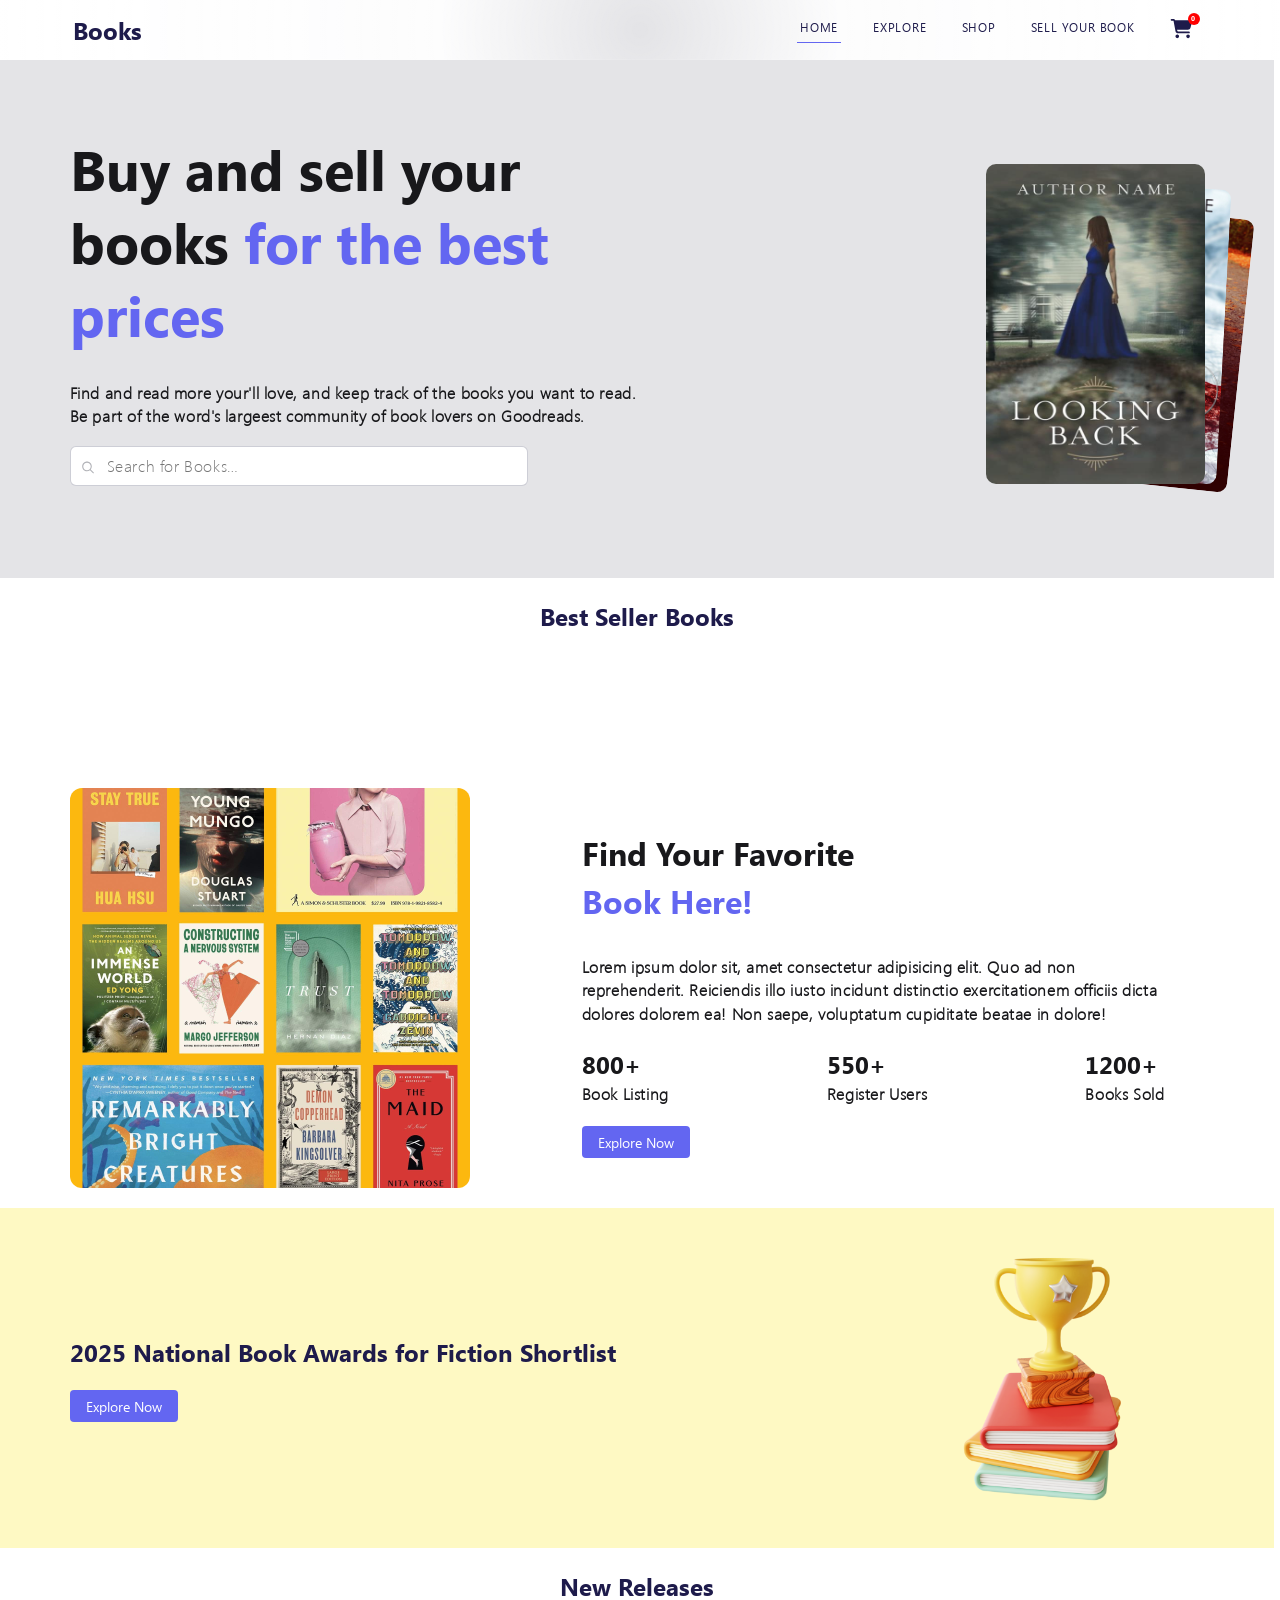
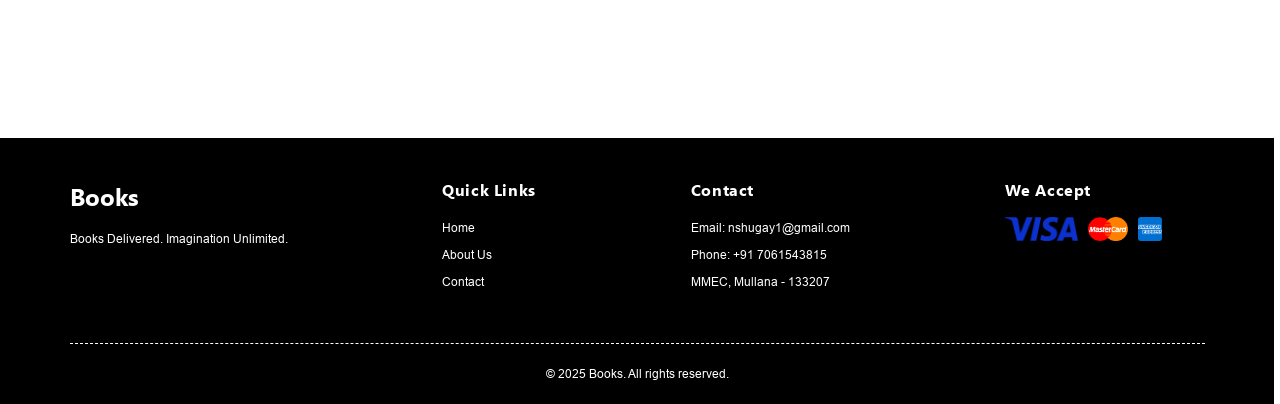
==== commit 263ed73d: "feat: add burger menu, try/catch" ====
--- a/books-shop/index.html
+++ b/books-shop/index.html
@@ -17,6 +17,10 @@
             <a class="header__logo" href="#home">
                 <h3 class="h3">Books</h3>
             </a>
+            <div class="burger">
+                <span class="burger__line_primary"></span>
+                <span class="burger__line_secondary"></span>
+            </div>
             <nav class="nav">
                 <ul class="nav__list">
                     <li class="nav__item nav__item_active">
@@ -40,14 +44,6 @@
                         </a>
                     </li>
                 </ul>
-                <div class="nav__item" id="cart-icon">
-                    <a href="./cart.html" class="nav__item-link">
-                        <svg class="cart" width="23" height="21" viewBox="0 0 23 21" fill="none" xmlns="http://www.w3.org/2000/svg">
-                            <path d="M0.672485 1.84033C0.672485 1.34167 1.07355 0.940491 1.57207 0.940491H3.27753C4.10215 0.940491 4.83306 1.42041 5.17415 2.14028H20.5795C21.5653 2.14028 22.285 3.07761 22.0263 4.02994L20.4896 9.74018C20.171 10.9175 19.1027 11.7386 17.8845 11.7386H7.07077L7.27318 12.8071C7.35564 13.2308 7.72672 13.5383 8.15777 13.5383H18.964C19.4625 13.5383 19.8636 13.9394 19.8636 14.4381C19.8636 14.9368 19.4625 15.3379 18.964 15.3379H8.15777C6.86087 15.3379 5.74763 14.4156 5.50775 13.1446L3.57364 2.98388C3.5474 2.8414 3.42371 2.74017 3.27753 2.74017H1.57207C1.07355 2.74017 0.672485 2.33899 0.672485 1.84033ZM5.47026 18.3374C5.47026 18.1011 5.5168 17.867 5.60722 17.6487C5.69763 17.4303 5.83016 17.2319 5.99723 17.0648C6.16429 16.8977 6.36263 16.7652 6.58092 16.6747C6.7992 16.5843 7.03316 16.5377 7.26943 16.5377C7.5057 16.5377 7.73966 16.5843 7.95794 16.6747C8.17623 16.7652 8.37456 16.8977 8.54163 17.0648C8.7087 17.2319 8.84123 17.4303 8.93164 17.6487C9.02206 17.867 9.0686 18.1011 9.0686 18.3374C9.0686 18.5737 9.02206 18.8078 8.93164 19.0261C8.84123 19.2445 8.7087 19.4429 8.54163 19.61C8.37456 19.7771 8.17623 19.9096 7.95794 20.0001C7.73966 20.0905 7.5057 20.1371 7.26943 20.1371C7.03316 20.1371 6.7992 20.0905 6.58092 20.0001C6.36263 19.9096 6.16429 19.7771 5.99723 19.61C5.83016 19.4429 5.69763 19.2445 5.60722 19.0261C5.5168 18.8078 5.47026 18.5737 5.47026 18.3374ZM18.0644 16.5377C18.5416 16.5377 18.9992 16.7273 19.3366 17.0648C19.674 17.4023 19.8636 17.8601 19.8636 18.3374C19.8636 18.8147 19.674 19.2725 19.3366 19.61C18.9992 19.9475 18.5416 20.1371 18.0644 20.1371C17.5873 20.1371 17.1296 19.9475 16.7922 19.61C16.4548 19.2725 16.2653 18.8147 16.2653 18.3374C16.2653 17.8601 16.4548 17.4023 16.7922 17.0648C17.1296 16.7273 17.5873 16.5377 18.0644 16.5377Z" fill="#1E1B4B"/>
-                        </svg>
-                        <div class="circle"><span class="circle__num">2</span></div>
-                    </a>
-                </div>
             </nav>
         </div>
     </header>
--- a/books-shop/main.css
+++ b/books-shop/main.css
@@ -11,6 +11,7 @@
 @import url(./assets/styles/_footer.css);
 @import url(./assets/styles/_findexplore.css);
 @import url(./assets/styles/_cart.css);
+@import url(./assets/styles/_burger.css);
 @import url(./assets/styles/_media.css);
 
 /*
@@ -39,6 +40,8 @@
   --box-shadow: 0px 5px 6px -7px rgba(34, 60, 80, 0.45);
 }
 
+
+
 mark {
     background-color: rgba(248, 109, 167, 0.5); 
     font-weight: bold;
@@ -204,9 +207,8 @@
     }
 }
 
-.card__button:focus,
-.card__button:active {
-    background: var(--color-active-button);
+.added {
+    background: var(--color-active-button) !important;
 }
 
 /*
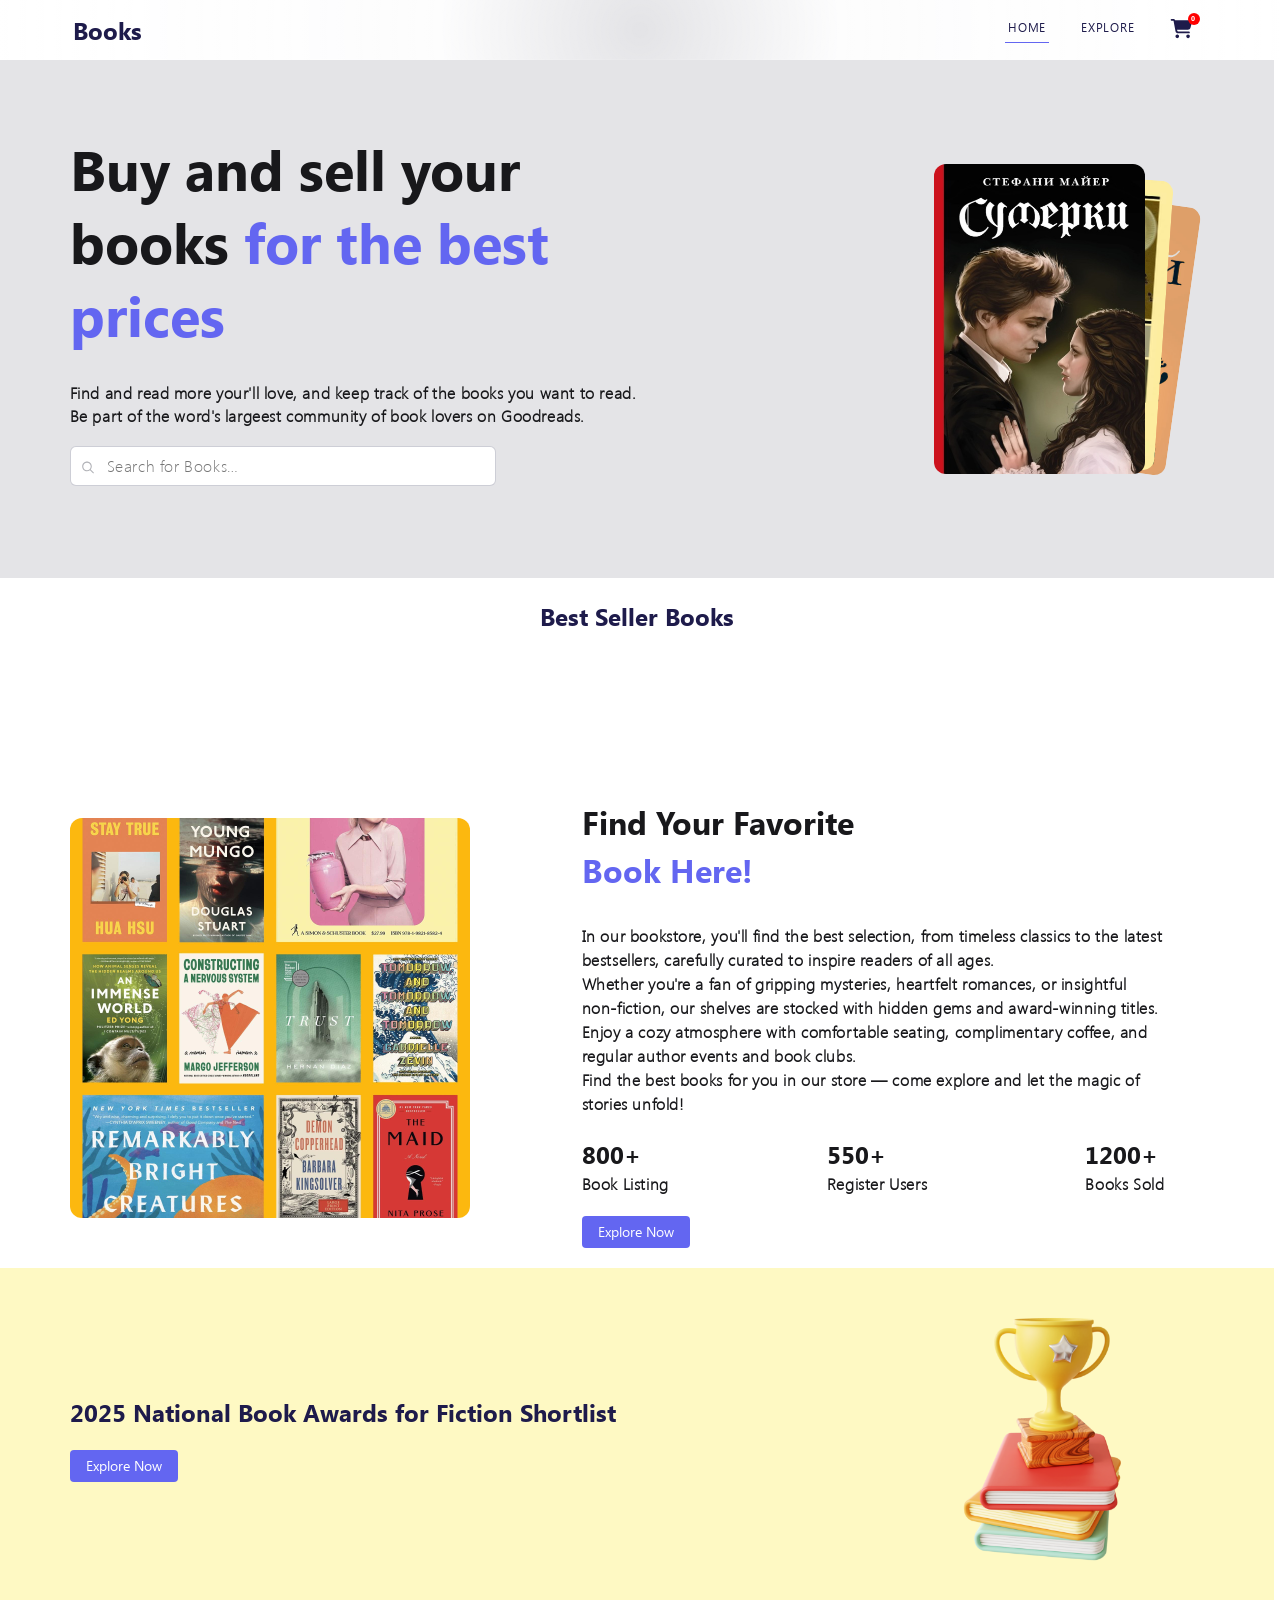
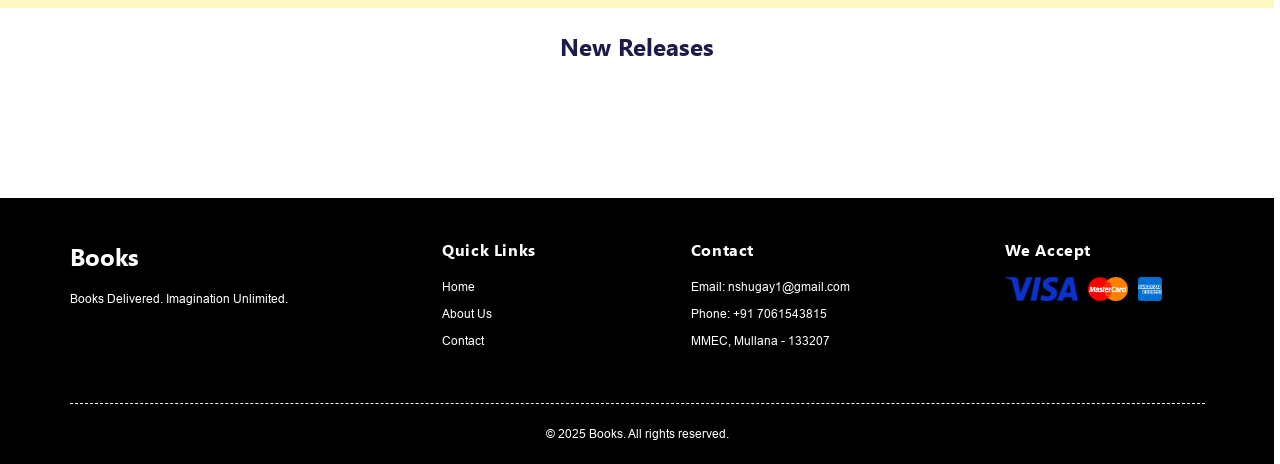
==== commit 5f5c3fe9: "feat: update styles" ====
--- a/books-shop/index.html
+++ b/books-shop/index.html
@@ -69,9 +69,9 @@
                     </div>
                 </div>
                 <div class="home__image">
-                   <img class="home__image1" src="./assets/img/home1.png" alt="Book Image">
-                   <img class="home__image2" src="./assets/img/home2.png" alt="Book Image">
-                   <img class="home__image3" src="./assets/img/home3.png" alt="Book Image">
+                   <img class="home__image1" src="./assets/img/home1.jpg" alt="Book Image">
+                   <img class="home__image2" src="./assets/img/home2.jpg" alt="Book Image">
+                   <img class="home__image3" src="./assets/img/home3.jpg" alt="Book Image">
                 </div>
             </div>
         </section>
@@ -115,10 +115,9 @@
                     <span class="accent-text">book here!</span>
                 </h2>
                 <h4 class="h4">
-                    Lorem ipsum dolor sit, amet consectetur adipisicing elit. 
-                    Quo ad non reprehenderit. Reiciendis illo iusto incidunt distinctio exercitationem officiis dicta dolores
-                    dolorem ea! 
-                    Non saepe, voluptatum cupiditate beatae in dolore!
+                    In our bookstore, you'll find the best selection, from timeless classics to the latest bestsellers, carefully curated to inspire readers of all ages. 
+                    <br> Whether you're a fan of gripping mysteries, heartfelt romances, or insightful non-fiction, our shelves are stocked with hidden gems and award-winning titles. Enjoy a cozy atmosphere with comfortable seating, complimentary coffee, and regular author events and book clubs.
+                    <br> Find the best books for you in our store — come explore and let the magic of stories unfold!
                 </h4>
                 <div class="explore__content-table">
                     <div class="explore__content-table-item">
--- a/books-shop/main.css
+++ b/books-shop/main.css
@@ -1,224 +1,19 @@
-@import url(./assets/styles/_normalize.css);
-@import url(./assets/styles/_fonts.css);
-@import url(./assets/styles/_utils.css);
-@import url(./assets/styles/_header.css);
-@import url(./assets/styles/_home.css);
-@import url(./assets/styles/_globals.css);
-@import url(./assets/styles/_carousel.css);
-@import url(./assets/styles/_cards.css);
-@import url(./assets/styles/_explore.css);
-@import url(./assets/styles/_awards.css);
-@import url(./assets/styles/_footer.css);
-@import url(./assets/styles/_findexplore.css);
-@import url(./assets/styles/_cart.css);
-@import url(./assets/styles/_burger.css);
-@import url(./assets/styles/_media.css);
-
-/*
-  Colors
-*/
-
-:root {
-  --color-light: #FFFFFF;
-  --color-dark: #18181B;
-  --color-transparent: #00071B7F;
-  --color-base: #1E1B4B;
-  --color-accent: #6366F1;
-  --color-ligth-accent: #818CF8;
-  --color-unfilled-stars: #C7D2FE;
-  --color-filled-stars: #84CC16;
-  --color-cards: #EEF2FF;
-  --color-home-background: #E4E4E7;
-  --color-awards-background: #FEF9C3;
-  --color-footer-background: #000000;
-  --color-explore-header-background: #E9D5FF;
-  --color-circle: #FF0000;
-  --color-active-button: rgb(42, 196, 42);
-
-  --transition: 0.3s;
-
-  --box-shadow: 0px 5px 6px -7px rgba(34, 60, 80, 0.45);
-}
-
-
-
-mark {
-    background-color: rgba(248, 109, 167, 0.5); 
-    font-weight: bold;
-}
-
-
-/*
-  Fonts
-*/
-
-:root {
-  --font-family-base: "Segoe";
-  --font-family-bold: "Segoe-Bold";
-  --font-family-footer: "Arial";
-  --font-family-light: "Segoe-Light";
-}
-
-/*
-  Basic Wrappers
-*/
-
-.header__container,
-.explore__container, 
-.find__container {
-    display: flex;
-    flex-direction: row;
-    justify-content: space-between;
-    align-items: center;
-    width: 100%;
-}
-
-.find__container {
-    padding-top: 5rem;
-}
-
-/*
-  Basic Inputs
-*/
-
-.home__input {
-    display: flex;
-    flex-direction: row;
-    outline: none;
-    align-items: center;
-    margin: 1.5rem 0 6rem;
-}
-
-.home__input-form {
-    display: flex;
-    flex-direction: row;
-    gap: 10px;
-    justify-content: space-between;
-    align-items: center;
-    padding: 10px;
-    height: 40px;
-    width: 50%;
-    border-radius: 6px;
-    border: 1px solid #00062E32;
-    background: var(--color-light);
-    font-family: var(--font-family-base);
-    color: #00071B7F;
-}
-
-.search,
-.search__item {
-    width: 15px;
-    height: 15px;
-    outline: none;
-    background: transparent;
-    border: none;
-    padding: 1px 0 0 0;
-    align-self: center;
-}
-
-.search__item {
-    margin: 0 0 10px 0;
-}
-
-.search svg path {
-    fill: #0006177f;
-}
-
-.search__item svg path {
-    fill: var(--color-accent);
-}
-
-.search__item svg path:hover {
-    fill: var(--color-ligth-accent);
-    transition: var(--transition);
-}
-
-input {
-    outline: none;
-    background: transparent;
-    border: none;
-    width: 100%;
-}
-
-/*
-  Basic Buttons
-*/
-
-.button {
-    outline: none;
-    border: none;
-    border-radius: 4px;
-    color: var(--color-light);
-}
-
-.card__button {
-    display: flex;
-    justify-content: center;
-    align-items: center;
-    gap: 10px;
-    background: var(--color-dark);
-    height: 32px;
-    font-family: var(--font-family-base);
-    font-size: 13.8px;
-    user-select: none;
-}
-
-.explore__button {
-    display: flex;
-    justify-content: center;
-    align-items: center;
-    gap: 10px;
-    color: var(--color-light);
-    background-color: var(--color-accent);
-    height: 32px;
-    width: 108px;
-    font-family: var(--font-family-base);
-    font-size: 13.8px;
-}
-
-.explore__button a {
-    color: var(--color-light);
-}
-
-.button { 
-    transition: var(--transition);
-}
-.cart__button {
-    display: flex;
-    justify-content: center;
-    align-items: center;
-    gap: 10px;
-    background: var(--color-dark);
-    height: 32px;
-    width: 100%;
-    font-family: var(--font-family-base);
-    font-size: 13.8px;
-}
-
-@media (hover: hover) {         
-    .cart__button:hover {
-        background: var(--color-active-button);
-        transform: translateY(-0.2rem);
-    }
-
-    .explore__button:hover {
-        background: var(--color-ligth-accent);
-        transform: translateY(-0.2rem);
-    }
-}
-
-.added {
-    background: var(--color-active-button) !important;
-}
-
-/*
-  Stars
-*/
-
-.star_filled path {
-    fill: var(--color-filled-stars);
-}
-
-.star_unfilled path {
-    fill: var(--color-unfilled-stars);
-}
+@import url(./styles/_normalize.css);
+@import url(./styles/_fonts.css);
+@import url(./styles/_utils.css);
+@import url(./styles/_variables.css);
+@import url(./styles/_header.css);
+@import url(./styles/_buttons.css);
+@import url(./styles/_inputs.css);
+@import url(./styles/_containers.css);
+@import url(./styles/_home.css);
+@import url(./styles/_globals.css);
+@import url(./styles/_carousel.css);
+@import url(./styles/_cards.css);
+@import url(./styles/_explore.css);
+@import url(./styles/_awards.css);
+@import url(./styles/_footer.css);
+@import url(./styles/_findexplore.css);
+@import url(./styles/_cart.css);
+@import url(./styles/_burger.css);
+@import url(./styles/_media.css);
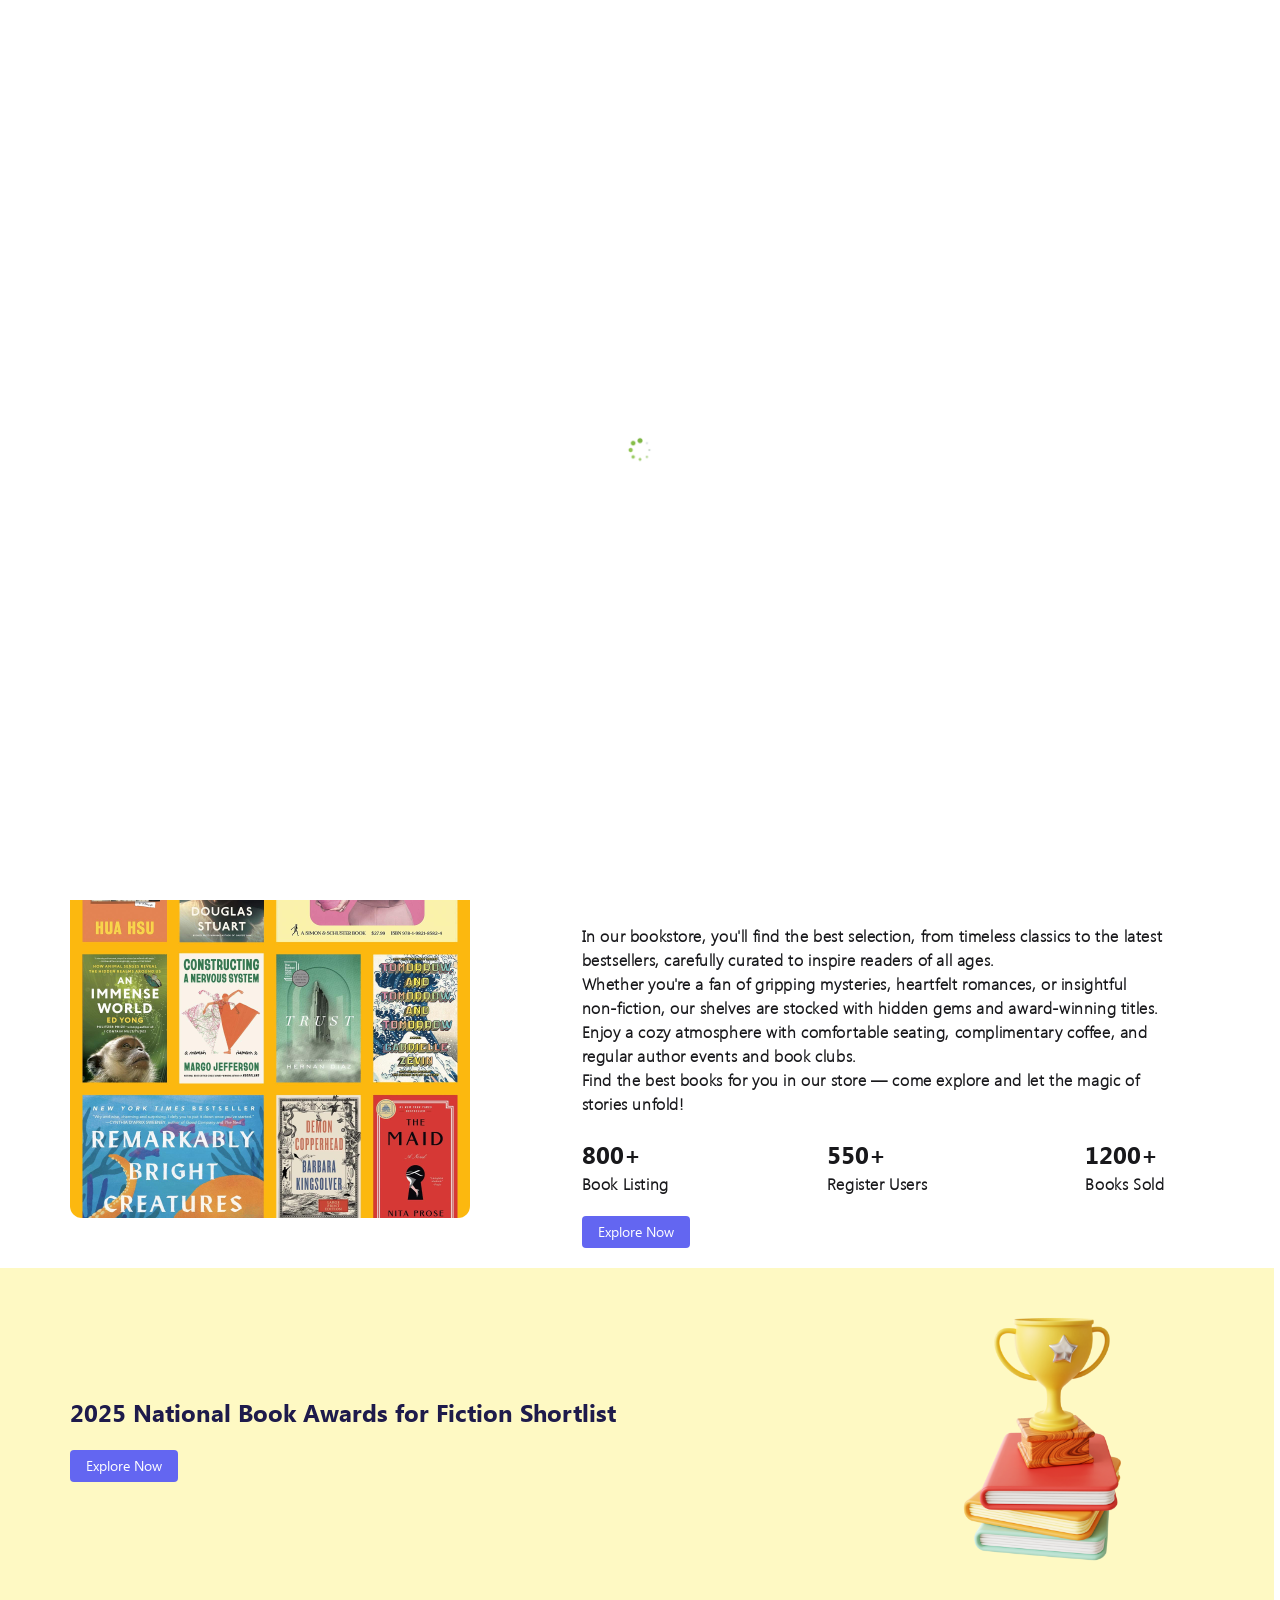
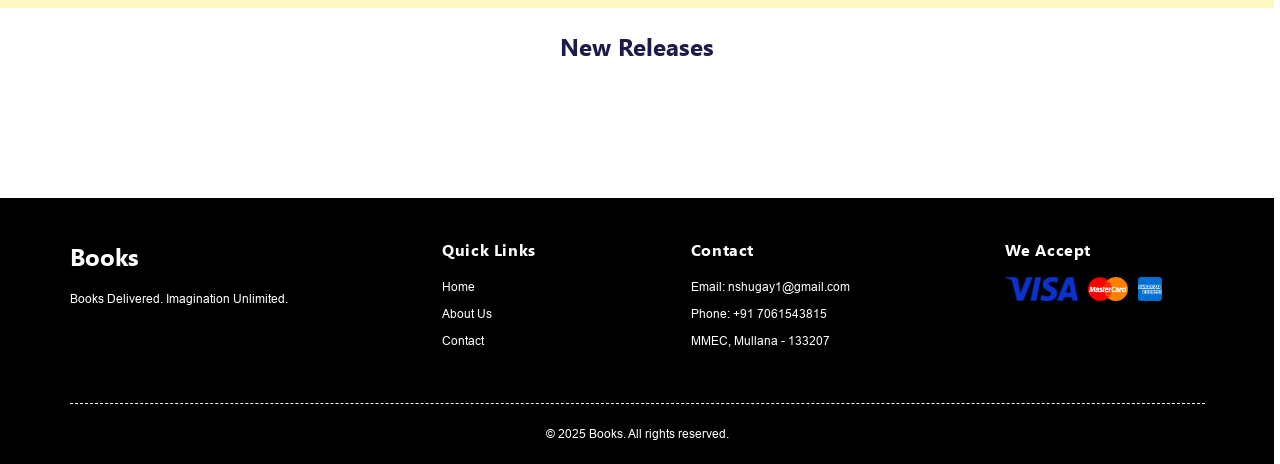
==== commit 7ee04fc5: "feat: add preloader, cart btns styles" ====
--- a/books-shop/index.html
+++ b/books-shop/index.html
@@ -12,6 +12,9 @@
     href="./assets/img/favicon-16x16.png">
 </head>
 <body>
+    <div class="preloader" id="preloader">
+        <img src="./assets/img/spinner.gif" alt="Loading...">
+    </div>
     <header class="header main__header" id="header">
         <div class="container header__container">
             <a class="header__logo" href="#home">
@@ -59,7 +62,7 @@
                     </h4>
                     <div class="home__input">
                         <form class="home__input-form" action="#" method="get">
-                            <button class="search" type="submit"  id="search-button">
+                            <button type="button" class="search" type="submit"  id="search-button">
                                 <svg width="12" height="13" viewBox="0 0 12 13" fill="none" xmlns="http://www.w3.org/2000/svg">
                                     <path fill-rule="evenodd" clip-rule="evenodd" d="M8.7292 5.42213C8.7292 7.484 7.05773 9.15547 4.99586 9.15547C2.934 9.15547 1.26253 7.484 1.26253 5.42213C1.26253 3.36026 2.934 1.6888 4.99586 1.6888C7.05773 1.6888 8.7292 3.36026 8.7292 5.42213ZM7.99196 9.17242C7.17081 9.82938 6.12921 10.2221 4.99586 10.2221C2.3449 10.2221 0.195862 8.0731 0.195862 5.42213C0.195862 2.77117 2.3449 0.622131 4.99586 0.622131C7.64683 0.622131 9.79586 2.77117 9.79586 5.42213C9.79586 6.55548 9.40312 7.59708 8.74615 8.41823L11.773 11.445C11.9812 11.6533 11.9812 11.991 11.773 12.1993C11.5647 12.4075 11.227 12.4075 11.0187 12.1993L7.99196 9.17242Z" fill="#000714" fill-opacity="0.624"/>
                                 </svg>
@@ -133,7 +136,7 @@
                         <h4 class="h4">Books Sold</h4>
                     </div>
                 </div>
-                <button class="explore__button button">
+                <button type="button" class="explore__button button">
                     <a href="./explore.html">Explore Now</a>
                 </button>    
             </div>
@@ -145,7 +148,7 @@
                 <div class="awards__content">
                     <div class="awards__content-items">
                         <h3 class="h3">2025 National Book Awards for Fiction Shortlist</h3>
-                        <button class="explore__button button">
+                        <button type="button" class="explore__button button">
                             <a href="./explore.html">Explore Now</a>
                         </button>  
                     </div>
